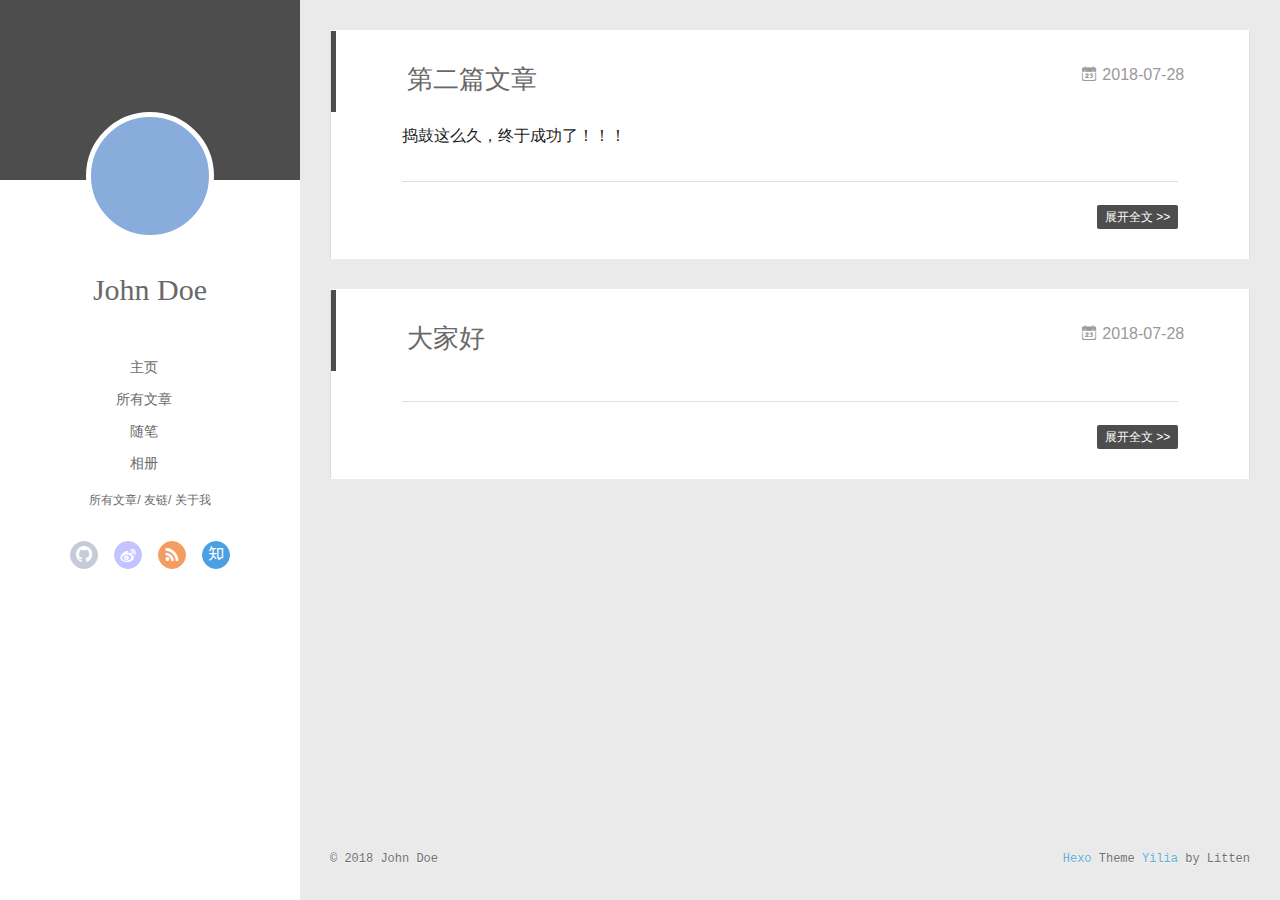
==== index.html @ 5ba281cc "Site updated: 2018-07-28 17:13:58" ====
<!DOCTYPE html>
<html>
<head>
  <meta charset="utf-8">
  
  <meta name="renderer" content="webkit">
  <meta http-equiv="X-UA-Compatible" content="IE=edge" >
  <link rel="dns-prefetch" href="http://yoursite.com">
  <title></title>
  <meta name="viewport" content="width=device-width, initial-scale=1, maximum-scale=1">
  <meta property="og:type" content="website">
<meta property="og:title">
<meta property="og:url" content="http://yoursite.com/index.html">
<meta property="og:site_name">
<meta property="og:locale" content="default">
<meta name="twitter:card" content="summary">
<meta name="twitter:title">
  
  
    <link rel="icon" href="/favicon.png">
  
  <link rel="stylesheet" type="text/css" href="/./main.0cf68a.css">
  <style type="text/css">
  
    #container.show {
      background: linear-gradient(200deg,#a0cfe4,#e8c37e);
    }
  </style>
  

  

</head>

<body>
  <div id="container" q-class="show:isCtnShow">
    <canvas id="anm-canvas" class="anm-canvas"></canvas>
    <div class="left-col" q-class="show:isShow">
      
<div class="overlay" style="background: #4d4d4d"></div>
<div class="intrude-less">
	<header id="header" class="inner">
		<a href="" class="profilepic">
			<img src="" class="js-avatar">
		</a>
		<hgroup>
		  <h1 class="header-author"><a href="">John Doe</a></h1>
		</hgroup>
		

		<nav class="header-menu">
			<ul>
			
				<li><a href="/">主页</a></li>
	        
				<li><a href="/allPages">所有文章</a></li>
	        
				<li><a href="/tags">随笔</a></li>
	        
				<li><a href="/photos">相册</a></li>
	        
			</ul>
		</nav>
		<nav class="header-smart-menu">
    		
    			
    			<a q-on="click: openSlider(e, 'innerArchive')" href="javascript:void(0)">所有文章</a>
    			
            
    			
    			<a q-on="click: openSlider(e, 'friends')" href="javascript:void(0)">友链</a>
    			
            
    			
    			<a q-on="click: openSlider(e, 'aboutme')" href="javascript:void(0)">关于我</a>
    			
            
		</nav>
		<nav class="header-nav">
			<div class="social">
				
					<a class="github" target="_blank" href="https://github.com/saucxs" title="github"><i class="icon-github"></i></a>
		        
					<a class="weibo" target="_blank" href="#" title="weibo"><i class="icon-weibo"></i></a>
		        
					<a class="rss" target="_blank" href="/atom.xml" title="rss"><i class="icon-rss"></i></a>
		        
					<a class="zhihu" target="_blank" href="#" title="zhihu"><i class="icon-zhihu"></i></a>
		        
			</div>
		</nav>
	</header>		
</div>

    </div>
    <div class="mid-col" q-class="show:isShow,hide:isShow|isFalse">
      
<nav id="mobile-nav">
  	<div class="overlay js-overlay" style="background: #4d4d4d"></div>
	<div class="btnctn js-mobile-btnctn">
  		<div class="slider-trigger list" q-on="click: openSlider(e)"><i class="icon icon-sort"></i></div>
	</div>
	<div class="intrude-less">
		<header id="header" class="inner">
			<div class="profilepic">
				<img src="" class="js-avatar">
			</div>
			<hgroup>
			  <h1 class="header-author js-header-author">John Doe</h1>
			</hgroup>
			
			
			
				
			
				
			
				
			
				
			
			
			
			<nav class="header-nav">
				<div class="social">
					
						<a class="github" target="_blank" href="https://github.com/saucxs" title="github"><i class="icon-github"></i></a>
			        
						<a class="weibo" target="_blank" href="#" title="weibo"><i class="icon-weibo"></i></a>
			        
						<a class="rss" target="_blank" href="/atom.xml" title="rss"><i class="icon-rss"></i></a>
			        
						<a class="zhihu" target="_blank" href="#" title="zhihu"><i class="icon-zhihu"></i></a>
			        
				</div>
			</nav>

			<nav class="header-menu js-header-menu">
				<ul style="width: 70%">
				
				
					<li style="width: 25%"><a href="/">主页</a></li>
		        
					<li style="width: 25%"><a href="/allPages">所有文章</a></li>
		        
					<li style="width: 25%"><a href="/tags">随笔</a></li>
		        
					<li style="width: 25%"><a href="/photos">相册</a></li>
		        
				</ul>
			</nav>
		</header>				
	</div>
	<div class="mobile-mask" style="display:none" q-show="isShow"></div>
</nav>

      <div id="wrapper" class="body-wrap">
        <div class="menu-l">
          <div class="canvas-wrap">
            <canvas data-colors="#eaeaea" data-sectionHeight="100" data-contentId="js-content" id="myCanvas1" class="anm-canvas"></canvas>
          </div>
          <div id="js-content" class="content-ll">
            
  
    <article id="post-第二篇文章" class="article article-type-post  article-index" itemscope itemprop="blogPost">
  <div class="article-inner">
    
      <header class="article-header">
        
  
    <h1 itemprop="name">
      <a class="article-title" href="/2018/07/28/第二篇文章/">第二篇文章</a>
    </h1>
  

        
        <a href="/2018/07/28/第二篇文章/" class="archive-article-date">
  	<time datetime="2018-07-28T08:20:20.000Z" itemprop="datePublished"><i class="icon-calendar icon"></i>2018-07-28</time>
</a>
        
      </header>
    
    <div class="article-entry" itemprop="articleBody">
      
        <p>捣鼓这么久，终于成功了！！！</p>

      

      
    </div>
    <div class="article-info article-info-index">
      
      
      

      
        <p class="article-more-link">
          <a class="article-more-a" href="/2018/07/28/第二篇文章/">展开全文 >></a>
        </p>
      

      
      <div class="clearfix"></div>
    </div>
  </div>
</article>

<aside class="wrap-side-operation">
    <div class="mod-side-operation">
        
        <div class="jump-container" id="js-jump-container" style="display:none;">
            <a href="javascript:void(0)" class="mod-side-operation__jump-to-top">
                <i class="icon-font icon-back"></i>
            </a>
            <div id="js-jump-plan-container" class="jump-plan-container" style="top: -11px;">
                <i class="icon-font icon-plane jump-plane"></i>
            </div>
        </div>
        
        
    </div>
</aside>




  
    <article id="post-大家好" class="article article-type-post  article-index" itemscope itemprop="blogPost">
  <div class="article-inner">
    
      <header class="article-header">
        
  
    <h1 itemprop="name">
      <a class="article-title" href="/2018/07/28/大家好/">大家好</a>
    </h1>
  

        
        <a href="/2018/07/28/大家好/" class="archive-article-date">
  	<time datetime="2018-07-28T08:05:58.000Z" itemprop="datePublished"><i class="icon-calendar icon"></i>2018-07-28</time>
</a>
        
      </header>
    
    <div class="article-entry" itemprop="articleBody">
      
        
      

      
    </div>
    <div class="article-info article-info-index">
      
      
      

      
        <p class="article-more-link">
          <a class="article-more-a" href="/2018/07/28/大家好/">展开全文 >></a>
        </p>
      

      
      <div class="clearfix"></div>
    </div>
  </div>
</article>

<aside class="wrap-side-operation">
    <div class="mod-side-operation">
        
        <div class="jump-container" id="js-jump-container" style="display:none;">
            <a href="javascript:void(0)" class="mod-side-operation__jump-to-top">
                <i class="icon-font icon-back"></i>
            </a>
            <div id="js-jump-plan-container" class="jump-plan-container" style="top: -11px;">
                <i class="icon-font icon-plane jump-plane"></i>
            </div>
        </div>
        
        
    </div>
</aside>




  
  


          </div>
        </div>
      </div>
      <footer id="footer">
  <div class="outer">
    <div id="footer-info">
    	<div class="footer-left">
    		&copy; 2018 John Doe
    	</div>
      	<div class="footer-right">
      		<a href="http://hexo.io/" target="_blank">Hexo</a>  Theme <a href="https://github.com/litten/hexo-theme-yilia" target="_blank">Yilia</a> by Litten
      	</div>
    </div>
  </div>
</footer>
    </div>
    <script>
	var yiliaConfig = {
		mathjax: false,
		isHome: true,
		isPost: false,
		isArchive: false,
		isTag: false,
		isCategory: false,
		open_in_new: true,
		toc_hide_index: true,
		root: "/",
		innerArchive: true,
		showTags: false
	}
</script>

<script>!function(t){function n(e){if(r[e])return r[e].exports;var i=r[e]={exports:{},id:e,loaded:!1};return t[e].call(i.exports,i,i.exports,n),i.loaded=!0,i.exports}var r={};n.m=t,n.c=r,n.p="./",n(0)}([function(t,n,r){r(195),t.exports=r(191)},function(t,n,r){var e=r(3),i=r(52),o=r(27),u=r(28),c=r(53),f="prototype",a=function(t,n,r){var s,l,h,v,p=t&a.F,d=t&a.G,y=t&a.S,g=t&a.P,b=t&a.B,m=d?e:y?e[n]||(e[n]={}):(e[n]||{})[f],x=d?i:i[n]||(i[n]={}),w=x[f]||(x[f]={});d&&(r=n);for(s in r)l=!p&&m&&void 0!==m[s],h=(l?m:r)[s],v=b&&l?c(h,e):g&&"function"==typeof h?c(Function.call,h):h,m&&u(m,s,h,t&a.U),x[s]!=h&&o(x,s,v),g&&w[s]!=h&&(w[s]=h)};e.core=i,a.F=1,a.G=2,a.S=4,a.P=8,a.B=16,a.W=32,a.U=64,a.R=128,t.exports=a},function(t,n,r){var e=r(6);t.exports=function(t){if(!e(t))throw TypeError(t+" is not an object!");return t}},function(t,n){var r=t.exports="undefined"!=typeof window&&window.Math==Math?window:"undefined"!=typeof self&&self.Math==Math?self:Function("return this")();"number"==typeof __g&&(__g=r)},function(t,n){t.exports=function(t){try{return!!t()}catch(t){return!0}}},function(t,n){var r=t.exports="undefined"!=typeof window&&window.Math==Math?window:"undefined"!=typeof self&&self.Math==Math?self:Function("return this")();"number"==typeof __g&&(__g=r)},function(t,n){t.exports=function(t){return"object"==typeof t?null!==t:"function"==typeof t}},function(t,n,r){var e=r(126)("wks"),i=r(76),o=r(3).Symbol,u="function"==typeof o;(t.exports=function(t){return e[t]||(e[t]=u&&o[t]||(u?o:i)("Symbol."+t))}).store=e},function(t,n){var r={}.hasOwnProperty;t.exports=function(t,n){return r.call(t,n)}},function(t,n,r){var e=r(94),i=r(33);t.exports=function(t){return e(i(t))}},function(t,n,r){t.exports=!r(4)(function(){return 7!=Object.defineProperty({},"a",{get:function(){return 7}}).a})},function(t,n,r){var e=r(2),i=r(167),o=r(50),u=Object.defineProperty;n.f=r(10)?Object.defineProperty:function(t,n,r){if(e(t),n=o(n,!0),e(r),i)try{return u(t,n,r)}catch(t){}if("get"in r||"set"in r)throw TypeError("Accessors not supported!");return"value"in r&&(t[n]=r.value),t}},function(t,n,r){t.exports=!r(18)(function(){return 7!=Object.defineProperty({},"a",{get:function(){return 7}}).a})},function(t,n,r){var e=r(14),i=r(22);t.exports=r(12)?function(t,n,r){return e.f(t,n,i(1,r))}:function(t,n,r){return t[n]=r,t}},function(t,n,r){var e=r(20),i=r(58),o=r(42),u=Object.defineProperty;n.f=r(12)?Object.defineProperty:function(t,n,r){if(e(t),n=o(n,!0),e(r),i)try{return u(t,n,r)}catch(t){}if("get"in r||"set"in r)throw TypeError("Accessors not supported!");return"value"in r&&(t[n]=r.value),t}},function(t,n,r){var e=r(40)("wks"),i=r(23),o=r(5).Symbol,u="function"==typeof o;(t.exports=function(t){return e[t]||(e[t]=u&&o[t]||(u?o:i)("Symbol."+t))}).store=e},function(t,n,r){var e=r(67),i=Math.min;t.exports=function(t){return t>0?i(e(t),9007199254740991):0}},function(t,n,r){var e=r(46);t.exports=function(t){return Object(e(t))}},function(t,n){t.exports=function(t){try{return!!t()}catch(t){return!0}}},function(t,n,r){var e=r(63),i=r(34);t.exports=Object.keys||function(t){return e(t,i)}},function(t,n,r){var e=r(21);t.exports=function(t){if(!e(t))throw TypeError(t+" is not an object!");return t}},function(t,n){t.exports=function(t){return"object"==typeof t?null!==t:"function"==typeof t}},function(t,n){t.exports=function(t,n){return{enumerable:!(1&t),configurable:!(2&t),writable:!(4&t),value:n}}},function(t,n){var r=0,e=Math.random();t.exports=function(t){return"Symbol(".concat(void 0===t?"":t,")_",(++r+e).toString(36))}},function(t,n){var r={}.hasOwnProperty;t.exports=function(t,n){return r.call(t,n)}},function(t,n){var r=t.exports={version:"2.4.0"};"number"==typeof __e&&(__e=r)},function(t,n){t.exports=function(t){if("function"!=typeof t)throw TypeError(t+" is not a function!");return t}},function(t,n,r){var e=r(11),i=r(66);t.exports=r(10)?function(t,n,r){return e.f(t,n,i(1,r))}:function(t,n,r){return t[n]=r,t}},function(t,n,r){var e=r(3),i=r(27),o=r(24),u=r(76)("src"),c="toString",f=Function[c],a=(""+f).split(c);r(52).inspectSource=function(t){return f.call(t)},(t.exports=function(t,n,r,c){var f="function"==typeof r;f&&(o(r,"name")||i(r,"name",n)),t[n]!==r&&(f&&(o(r,u)||i(r,u,t[n]?""+t[n]:a.join(String(n)))),t===e?t[n]=r:c?t[n]?t[n]=r:i(t,n,r):(delete t[n],i(t,n,r)))})(Function.prototype,c,function(){return"function"==typeof this&&this[u]||f.call(this)})},function(t,n,r){var e=r(1),i=r(4),o=r(46),u=function(t,n,r,e){var i=String(o(t)),u="<"+n;return""!==r&&(u+=" "+r+'="'+String(e).replace(/"/g,"&quot;")+'"'),u+">"+i+"</"+n+">"};t.exports=function(t,n){var r={};r[t]=n(u),e(e.P+e.F*i(function(){var n=""[t]('"');return n!==n.toLowerCase()||n.split('"').length>3}),"String",r)}},function(t,n,r){var e=r(115),i=r(46);t.exports=function(t){return e(i(t))}},function(t,n,r){var e=r(116),i=r(66),o=r(30),u=r(50),c=r(24),f=r(167),a=Object.getOwnPropertyDescriptor;n.f=r(10)?a:function(t,n){if(t=o(t),n=u(n,!0),f)try{return a(t,n)}catch(t){}if(c(t,n))return i(!e.f.call(t,n),t[n])}},function(t,n,r){var e=r(24),i=r(17),o=r(145)("IE_PROTO"),u=Object.prototype;t.exports=Object.getPrototypeOf||function(t){return t=i(t),e(t,o)?t[o]:"function"==typeof t.constructor&&t instanceof t.constructor?t.constructor.prototype:t instanceof Object?u:null}},function(t,n){t.exports=function(t){if(void 0==t)throw TypeError("Can't call method on  "+t);return t}},function(t,n){t.exports="constructor,hasOwnProperty,isPrototypeOf,propertyIsEnumerable,toLocaleString,toString,valueOf".split(",")},function(t,n){t.exports={}},function(t,n){t.exports=!0},function(t,n){n.f={}.propertyIsEnumerable},function(t,n,r){var e=r(14).f,i=r(8),o=r(15)("toStringTag");t.exports=function(t,n,r){t&&!i(t=r?t:t.prototype,o)&&e(t,o,{configurable:!0,value:n})}},function(t,n,r){var e=r(40)("keys"),i=r(23);t.exports=function(t){return e[t]||(e[t]=i(t))}},function(t,n,r){var e=r(5),i="__core-js_shared__",o=e[i]||(e[i]={});t.exports=function(t){return o[t]||(o[t]={})}},function(t,n){var r=Math.ceil,e=Math.floor;t.exports=function(t){return isNaN(t=+t)?0:(t>0?e:r)(t)}},function(t,n,r){var e=r(21);t.exports=function(t,n){if(!e(t))return t;var r,i;if(n&&"function"==typeof(r=t.toString)&&!e(i=r.call(t)))return i;if("function"==typeof(r=t.valueOf)&&!e(i=r.call(t)))return i;if(!n&&"function"==typeof(r=t.toString)&&!e(i=r.call(t)))return i;throw TypeError("Can't convert object to primitive value")}},function(t,n,r){var e=r(5),i=r(25),o=r(36),u=r(44),c=r(14).f;t.exports=function(t){var n=i.Symbol||(i.Symbol=o?{}:e.Symbol||{});"_"==t.charAt(0)||t in n||c(n,t,{value:u.f(t)})}},function(t,n,r){n.f=r(15)},function(t,n){var r={}.toString;t.exports=function(t){return r.call(t).slice(8,-1)}},function(t,n){t.exports=function(t){if(void 0==t)throw TypeError("Can't call method on  "+t);return t}},function(t,n,r){var e=r(4);t.exports=function(t,n){return!!t&&e(function(){n?t.call(null,function(){},1):t.call(null)})}},function(t,n,r){var e=r(53),i=r(115),o=r(17),u=r(16),c=r(203);t.exports=function(t,n){var r=1==t,f=2==t,a=3==t,s=4==t,l=6==t,h=5==t||l,v=n||c;return function(n,c,p){for(var d,y,g=o(n),b=i(g),m=e(c,p,3),x=u(b.length),w=0,S=r?v(n,x):f?v(n,0):void 0;x>w;w++)if((h||w in b)&&(d=b[w],y=m(d,w,g),t))if(r)S[w]=y;else if(y)switch(t){case 3:return!0;case 5:return d;case 6:return w;case 2:S.push(d)}else if(s)return!1;return l?-1:a||s?s:S}}},function(t,n,r){var e=r(1),i=r(52),o=r(4);t.exports=function(t,n){var r=(i.Object||{})[t]||Object[t],u={};u[t]=n(r),e(e.S+e.F*o(function(){r(1)}),"Object",u)}},function(t,n,r){var e=r(6);t.exports=function(t,n){if(!e(t))return t;var r,i;if(n&&"function"==typeof(r=t.toString)&&!e(i=r.call(t)))return i;if("function"==typeof(r=t.valueOf)&&!e(i=r.call(t)))return i;if(!n&&"function"==typeof(r=t.toString)&&!e(i=r.call(t)))return i;throw TypeError("Can't convert object to primitive value")}},function(t,n,r){var e=r(5),i=r(25),o=r(91),u=r(13),c="prototype",f=function(t,n,r){var a,s,l,h=t&f.F,v=t&f.G,p=t&f.S,d=t&f.P,y=t&f.B,g=t&f.W,b=v?i:i[n]||(i[n]={}),m=b[c],x=v?e:p?e[n]:(e[n]||{})[c];v&&(r=n);for(a in r)(s=!h&&x&&void 0!==x[a])&&a in b||(l=s?x[a]:r[a],b[a]=v&&"function"!=typeof x[a]?r[a]:y&&s?o(l,e):g&&x[a]==l?function(t){var n=function(n,r,e){if(this instanceof t){switch(arguments.length){case 0:return new t;case 1:return new t(n);case 2:return new t(n,r)}return new t(n,r,e)}return t.apply(this,arguments)};return n[c]=t[c],n}(l):d&&"function"==typeof l?o(Function.call,l):l,d&&((b.virtual||(b.virtual={}))[a]=l,t&f.R&&m&&!m[a]&&u(m,a,l)))};f.F=1,f.G=2,f.S=4,f.P=8,f.B=16,f.W=32,f.U=64,f.R=128,t.exports=f},function(t,n){var r=t.exports={version:"2.4.0"};"number"==typeof __e&&(__e=r)},function(t,n,r){var e=r(26);t.exports=function(t,n,r){if(e(t),void 0===n)return t;switch(r){case 1:return function(r){return t.call(n,r)};case 2:return function(r,e){return t.call(n,r,e)};case 3:return function(r,e,i){return t.call(n,r,e,i)}}return function(){return t.apply(n,arguments)}}},function(t,n,r){var e=r(183),i=r(1),o=r(126)("metadata"),u=o.store||(o.store=new(r(186))),c=function(t,n,r){var i=u.get(t);if(!i){if(!r)return;u.set(t,i=new e)}var o=i.get(n);if(!o){if(!r)return;i.set(n,o=new e)}return o},f=function(t,n,r){var e=c(n,r,!1);return void 0!==e&&e.has(t)},a=function(t,n,r){var e=c(n,r,!1);return void 0===e?void 0:e.get(t)},s=function(t,n,r,e){c(r,e,!0).set(t,n)},l=function(t,n){var r=c(t,n,!1),e=[];return r&&r.forEach(function(t,n){e.push(n)}),e},h=function(t){return void 0===t||"symbol"==typeof t?t:String(t)},v=function(t){i(i.S,"Reflect",t)};t.exports={store:u,map:c,has:f,get:a,set:s,keys:l,key:h,exp:v}},function(t,n,r){"use strict";if(r(10)){var e=r(69),i=r(3),o=r(4),u=r(1),c=r(127),f=r(152),a=r(53),s=r(68),l=r(66),h=r(27),v=r(73),p=r(67),d=r(16),y=r(75),g=r(50),b=r(24),m=r(180),x=r(114),w=r(6),S=r(17),_=r(137),O=r(70),E=r(32),P=r(71).f,j=r(154),F=r(76),M=r(7),A=r(48),N=r(117),T=r(146),I=r(155),k=r(80),L=r(123),R=r(74),C=r(130),D=r(160),U=r(11),W=r(31),G=U.f,B=W.f,V=i.RangeError,z=i.TypeError,q=i.Uint8Array,K="ArrayBuffer",J="Shared"+K,Y="BYTES_PER_ELEMENT",H="prototype",$=Array[H],X=f.ArrayBuffer,Q=f.DataView,Z=A(0),tt=A(2),nt=A(3),rt=A(4),et=A(5),it=A(6),ot=N(!0),ut=N(!1),ct=I.values,ft=I.keys,at=I.entries,st=$.lastIndexOf,lt=$.reduce,ht=$.reduceRight,vt=$.join,pt=$.sort,dt=$.slice,yt=$.toString,gt=$.toLocaleString,bt=M("iterator"),mt=M("toStringTag"),xt=F("typed_constructor"),wt=F("def_constructor"),St=c.CONSTR,_t=c.TYPED,Ot=c.VIEW,Et="Wrong length!",Pt=A(1,function(t,n){return Tt(T(t,t[wt]),n)}),jt=o(function(){return 1===new q(new Uint16Array([1]).buffer)[0]}),Ft=!!q&&!!q[H].set&&o(function(){new q(1).set({})}),Mt=function(t,n){if(void 0===t)throw z(Et);var r=+t,e=d(t);if(n&&!m(r,e))throw V(Et);return e},At=function(t,n){var r=p(t);if(r<0||r%n)throw V("Wrong offset!");return r},Nt=function(t){if(w(t)&&_t in t)return t;throw z(t+" is not a typed array!")},Tt=function(t,n){if(!(w(t)&&xt in t))throw z("It is not a typed array constructor!");return new t(n)},It=function(t,n){return kt(T(t,t[wt]),n)},kt=function(t,n){for(var r=0,e=n.length,i=Tt(t,e);e>r;)i[r]=n[r++];return i},Lt=function(t,n,r){G(t,n,{get:function(){return this._d[r]}})},Rt=function(t){var n,r,e,i,o,u,c=S(t),f=arguments.length,s=f>1?arguments[1]:void 0,l=void 0!==s,h=j(c);if(void 0!=h&&!_(h)){for(u=h.call(c),e=[],n=0;!(o=u.next()).done;n++)e.push(o.value);c=e}for(l&&f>2&&(s=a(s,arguments[2],2)),n=0,r=d(c.length),i=Tt(this,r);r>n;n++)i[n]=l?s(c[n],n):c[n];return i},Ct=function(){for(var t=0,n=arguments.length,r=Tt(this,n);n>t;)r[t]=arguments[t++];return r},Dt=!!q&&o(function(){gt.call(new q(1))}),Ut=function(){return gt.apply(Dt?dt.call(Nt(this)):Nt(this),arguments)},Wt={copyWithin:function(t,n){return D.call(Nt(this),t,n,arguments.length>2?arguments[2]:void 0)},every:function(t){return rt(Nt(this),t,arguments.length>1?arguments[1]:void 0)},fill:function(t){return C.apply(Nt(this),arguments)},filter:function(t){return It(this,tt(Nt(this),t,arguments.length>1?arguments[1]:void 0))},find:function(t){return et(Nt(this),t,arguments.length>1?arguments[1]:void 0)},findIndex:function(t){return it(Nt(this),t,arguments.length>1?arguments[1]:void 0)},forEach:function(t){Z(Nt(this),t,arguments.length>1?arguments[1]:void 0)},indexOf:function(t){return ut(Nt(this),t,arguments.length>1?arguments[1]:void 0)},includes:function(t){return ot(Nt(this),t,arguments.length>1?arguments[1]:void 0)},join:function(t){return vt.apply(Nt(this),arguments)},lastIndexOf:function(t){return st.apply(Nt(this),arguments)},map:function(t){return Pt(Nt(this),t,arguments.length>1?arguments[1]:void 0)},reduce:function(t){return lt.apply(Nt(this),arguments)},reduceRight:function(t){return ht.apply(Nt(this),arguments)},reverse:function(){for(var t,n=this,r=Nt(n).length,e=Math.floor(r/2),i=0;i<e;)t=n[i],n[i++]=n[--r],n[r]=t;return n},some:function(t){return nt(Nt(this),t,arguments.length>1?arguments[1]:void 0)},sort:function(t){return pt.call(Nt(this),t)},subarray:function(t,n){var r=Nt(this),e=r.length,i=y(t,e);return new(T(r,r[wt]))(r.buffer,r.byteOffset+i*r.BYTES_PER_ELEMENT,d((void 0===n?e:y(n,e))-i))}},Gt=function(t,n){return It(this,dt.call(Nt(this),t,n))},Bt=function(t){Nt(this);var n=At(arguments[1],1),r=this.length,e=S(t),i=d(e.length),o=0;if(i+n>r)throw V(Et);for(;o<i;)this[n+o]=e[o++]},Vt={entries:function(){return at.call(Nt(this))},keys:function(){return ft.call(Nt(this))},values:function(){return ct.call(Nt(this))}},zt=function(t,n){return w(t)&&t[_t]&&"symbol"!=typeof n&&n in t&&String(+n)==String(n)},qt=function(t,n){return zt(t,n=g(n,!0))?l(2,t[n]):B(t,n)},Kt=function(t,n,r){return!(zt(t,n=g(n,!0))&&w(r)&&b(r,"value"))||b(r,"get")||b(r,"set")||r.configurable||b(r,"writable")&&!r.writable||b(r,"enumerable")&&!r.enumerable?G(t,n,r):(t[n]=r.value,t)};St||(W.f=qt,U.f=Kt),u(u.S+u.F*!St,"Object",{getOwnPropertyDescriptor:qt,defineProperty:Kt}),o(function(){yt.call({})})&&(yt=gt=function(){return vt.call(this)});var Jt=v({},Wt);v(Jt,Vt),h(Jt,bt,Vt.values),v(Jt,{slice:Gt,set:Bt,constructor:function(){},toString:yt,toLocaleString:Ut}),Lt(Jt,"buffer","b"),Lt(Jt,"byteOffset","o"),Lt(Jt,"byteLength","l"),Lt(Jt,"length","e"),G(Jt,mt,{get:function(){return this[_t]}}),t.exports=function(t,n,r,f){f=!!f;var a=t+(f?"Clamped":"")+"Array",l="Uint8Array"!=a,v="get"+t,p="set"+t,y=i[a],g=y||{},b=y&&E(y),m=!y||!c.ABV,S={},_=y&&y[H],j=function(t,r){var e=t._d;return e.v[v](r*n+e.o,jt)},F=function(t,r,e){var i=t._d;f&&(e=(e=Math.round(e))<0?0:e>255?255:255&e),i.v[p](r*n+i.o,e,jt)},M=function(t,n){G(t,n,{get:function(){return j(this,n)},set:function(t){return F(this,n,t)},enumerable:!0})};m?(y=r(function(t,r,e,i){s(t,y,a,"_d");var o,u,c,f,l=0,v=0;if(w(r)){if(!(r instanceof X||(f=x(r))==K||f==J))return _t in r?kt(y,r):Rt.call(y,r);o=r,v=At(e,n);var p=r.byteLength;if(void 0===i){if(p%n)throw V(Et);if((u=p-v)<0)throw V(Et)}else if((u=d(i)*n)+v>p)throw V(Et);c=u/n}else c=Mt(r,!0),u=c*n,o=new X(u);for(h(t,"_d",{b:o,o:v,l:u,e:c,v:new Q(o)});l<c;)M(t,l++)}),_=y[H]=O(Jt),h(_,"constructor",y)):L(function(t){new y(null),new y(t)},!0)||(y=r(function(t,r,e,i){s(t,y,a);var o;return w(r)?r instanceof X||(o=x(r))==K||o==J?void 0!==i?new g(r,At(e,n),i):void 0!==e?new g(r,At(e,n)):new g(r):_t in r?kt(y,r):Rt.call(y,r):new g(Mt(r,l))}),Z(b!==Function.prototype?P(g).concat(P(b)):P(g),function(t){t in y||h(y,t,g[t])}),y[H]=_,e||(_.constructor=y));var A=_[bt],N=!!A&&("values"==A.name||void 0==A.name),T=Vt.values;h(y,xt,!0),h(_,_t,a),h(_,Ot,!0),h(_,wt,y),(f?new y(1)[mt]==a:mt in _)||G(_,mt,{get:function(){return a}}),S[a]=y,u(u.G+u.W+u.F*(y!=g),S),u(u.S,a,{BYTES_PER_ELEMENT:n,from:Rt,of:Ct}),Y in _||h(_,Y,n),u(u.P,a,Wt),R(a),u(u.P+u.F*Ft,a,{set:Bt}),u(u.P+u.F*!N,a,Vt),u(u.P+u.F*(_.toString!=yt),a,{toString:yt}),u(u.P+u.F*o(function(){new y(1).slice()}),a,{slice:Gt}),u(u.P+u.F*(o(function(){return[1,2].toLocaleString()!=new y([1,2]).toLocaleString()})||!o(function(){_.toLocaleString.call([1,2])})),a,{toLocaleString:Ut}),k[a]=N?A:T,e||N||h(_,bt,T)}}else t.exports=function(){}},function(t,n){var r={}.toString;t.exports=function(t){return r.call(t).slice(8,-1)}},function(t,n,r){var e=r(21),i=r(5).document,o=e(i)&&e(i.createElement);t.exports=function(t){return o?i.createElement(t):{}}},function(t,n,r){t.exports=!r(12)&&!r(18)(function(){return 7!=Object.defineProperty(r(57)("div"),"a",{get:function(){return 7}}).a})},function(t,n,r){"use strict";var e=r(36),i=r(51),o=r(64),u=r(13),c=r(8),f=r(35),a=r(96),s=r(38),l=r(103),h=r(15)("iterator"),v=!([].keys&&"next"in[].keys()),p="keys",d="values",y=function(){return this};t.exports=function(t,n,r,g,b,m,x){a(r,n,g);var w,S,_,O=function(t){if(!v&&t in F)return F[t];switch(t){case p:case d:return function(){return new r(this,t)}}return function(){return new r(this,t)}},E=n+" Iterator",P=b==d,j=!1,F=t.prototype,M=F[h]||F["@@iterator"]||b&&F[b],A=M||O(b),N=b?P?O("entries"):A:void 0,T="Array"==n?F.entries||M:M;if(T&&(_=l(T.call(new t)))!==Object.prototype&&(s(_,E,!0),e||c(_,h)||u(_,h,y)),P&&M&&M.name!==d&&(j=!0,A=function(){return M.call(this)}),e&&!x||!v&&!j&&F[h]||u(F,h,A),f[n]=A,f[E]=y,b)if(w={values:P?A:O(d),keys:m?A:O(p),entries:N},x)for(S in w)S in F||o(F,S,w[S]);else i(i.P+i.F*(v||j),n,w);return w}},function(t,n,r){var e=r(20),i=r(100),o=r(34),u=r(39)("IE_PROTO"),c=function(){},f="prototype",a=function(){var t,n=r(57)("iframe"),e=o.length;for(n.style.display="none",r(93).appendChild(n),n.src="javascript:",t=n.contentWindow.document,t.open(),t.write("<script>document.F=Object<\/script>"),t.close(),a=t.F;e--;)delete a[f][o[e]];return a()};t.exports=Object.create||function(t,n){var r;return null!==t?(c[f]=e(t),r=new c,c[f]=null,r[u]=t):r=a(),void 0===n?r:i(r,n)}},function(t,n,r){var e=r(63),i=r(34).concat("length","prototype");n.f=Object.getOwnPropertyNames||function(t){return e(t,i)}},function(t,n){n.f=Object.getOwnPropertySymbols},function(t,n,r){var e=r(8),i=r(9),o=r(90)(!1),u=r(39)("IE_PROTO");t.exports=function(t,n){var r,c=i(t),f=0,a=[];for(r in c)r!=u&&e(c,r)&&a.push(r);for(;n.length>f;)e(c,r=n[f++])&&(~o(a,r)||a.push(r));return a}},function(t,n,r){t.exports=r(13)},function(t,n,r){var e=r(76)("meta"),i=r(6),o=r(24),u=r(11).f,c=0,f=Object.isExtensible||function(){return!0},a=!r(4)(function(){return f(Object.preventExtensions({}))}),s=function(t){u(t,e,{value:{i:"O"+ ++c,w:{}}})},l=function(t,n){if(!i(t))return"symbol"==typeof t?t:("string"==typeof t?"S":"P")+t;if(!o(t,e)){if(!f(t))return"F";if(!n)return"E";s(t)}return t[e].i},h=function(t,n){if(!o(t,e)){if(!f(t))return!0;if(!n)return!1;s(t)}return t[e].w},v=function(t){return a&&p.NEED&&f(t)&&!o(t,e)&&s(t),t},p=t.exports={KEY:e,NEED:!1,fastKey:l,getWeak:h,onFreeze:v}},function(t,n){t.exports=function(t,n){return{enumerable:!(1&t),configurable:!(2&t),writable:!(4&t),value:n}}},function(t,n){var r=Math.ceil,e=Math.floor;t.exports=function(t){return isNaN(t=+t)?0:(t>0?e:r)(t)}},function(t,n){t.exports=function(t,n,r,e){if(!(t instanceof n)||void 0!==e&&e in t)throw TypeError(r+": incorrect invocation!");return t}},function(t,n){t.exports=!1},function(t,n,r){var e=r(2),i=r(173),o=r(133),u=r(145)("IE_PROTO"),c=function(){},f="prototype",a=function(){var t,n=r(132)("iframe"),e=o.length;for(n.style.display="none",r(135).appendChild(n),n.src="javascript:",t=n.contentWindow.document,t.open(),t.write("<script>document.F=Object<\/script>"),t.close(),a=t.F;e--;)delete a[f][o[e]];return a()};t.exports=Object.create||function(t,n){var r;return null!==t?(c[f]=e(t),r=new c,c[f]=null,r[u]=t):r=a(),void 0===n?r:i(r,n)}},function(t,n,r){var e=r(175),i=r(133).concat("length","prototype");n.f=Object.getOwnPropertyNames||function(t){return e(t,i)}},function(t,n,r){var e=r(175),i=r(133);t.exports=Object.keys||function(t){return e(t,i)}},function(t,n,r){var e=r(28);t.exports=function(t,n,r){for(var i in n)e(t,i,n[i],r);return t}},function(t,n,r){"use strict";var e=r(3),i=r(11),o=r(10),u=r(7)("species");t.exports=function(t){var n=e[t];o&&n&&!n[u]&&i.f(n,u,{configurable:!0,get:function(){return this}})}},function(t,n,r){var e=r(67),i=Math.max,o=Math.min;t.exports=function(t,n){return t=e(t),t<0?i(t+n,0):o(t,n)}},function(t,n){var r=0,e=Math.random();t.exports=function(t){return"Symbol(".concat(void 0===t?"":t,")_",(++r+e).toString(36))}},function(t,n,r){var e=r(33);t.exports=function(t){return Object(e(t))}},function(t,n,r){var e=r(7)("unscopables"),i=Array.prototype;void 0==i[e]&&r(27)(i,e,{}),t.exports=function(t){i[e][t]=!0}},function(t,n,r){var e=r(53),i=r(169),o=r(137),u=r(2),c=r(16),f=r(154),a={},s={},n=t.exports=function(t,n,r,l,h){var v,p,d,y,g=h?function(){return t}:f(t),b=e(r,l,n?2:1),m=0;if("function"!=typeof g)throw TypeError(t+" is not iterable!");if(o(g)){for(v=c(t.length);v>m;m++)if((y=n?b(u(p=t[m])[0],p[1]):b(t[m]))===a||y===s)return y}else for(d=g.call(t);!(p=d.next()).done;)if((y=i(d,b,p.value,n))===a||y===s)return y};n.BREAK=a,n.RETURN=s},function(t,n){t.exports={}},function(t,n,r){var e=r(11).f,i=r(24),o=r(7)("toStringTag");t.exports=function(t,n,r){t&&!i(t=r?t:t.prototype,o)&&e(t,o,{configurable:!0,value:n})}},function(t,n,r){var e=r(1),i=r(46),o=r(4),u=r(150),c="["+u+"]",f="​",a=RegExp("^"+c+c+"*"),s=RegExp(c+c+"*$"),l=function(t,n,r){var i={},c=o(function(){return!!u[t]()||f[t]()!=f}),a=i[t]=c?n(h):u[t];r&&(i[r]=a),e(e.P+e.F*c,"String",i)},h=l.trim=function(t,n){return t=String(i(t)),1&n&&(t=t.replace(a,"")),2&n&&(t=t.replace(s,"")),t};t.exports=l},function(t,n,r){t.exports={default:r(86),__esModule:!0}},function(t,n,r){t.exports={default:r(87),__esModule:!0}},function(t,n,r){"use strict";function e(t){return t&&t.__esModule?t:{default:t}}n.__esModule=!0;var i=r(84),o=e(i),u=r(83),c=e(u),f="function"==typeof c.default&&"symbol"==typeof o.default?function(t){return typeof t}:function(t){return t&&"function"==typeof c.default&&t.constructor===c.default&&t!==c.default.prototype?"symbol":typeof t};n.default="function"==typeof c.default&&"symbol"===f(o.default)?function(t){return void 0===t?"undefined":f(t)}:function(t){return t&&"function"==typeof c.default&&t.constructor===c.default&&t!==c.default.prototype?"symbol":void 0===t?"undefined":f(t)}},function(t,n,r){r(110),r(108),r(111),r(112),t.exports=r(25).Symbol},function(t,n,r){r(109),r(113),t.exports=r(44).f("iterator")},function(t,n){t.exports=function(t){if("function"!=typeof t)throw TypeError(t+" is not a function!");return t}},function(t,n){t.exports=function(){}},function(t,n,r){var e=r(9),i=r(106),o=r(105);t.exports=function(t){return function(n,r,u){var c,f=e(n),a=i(f.length),s=o(u,a);if(t&&r!=r){for(;a>s;)if((c=f[s++])!=c)return!0}else for(;a>s;s++)if((t||s in f)&&f[s]===r)return t||s||0;return!t&&-1}}},function(t,n,r){var e=r(88);t.exports=function(t,n,r){if(e(t),void 0===n)return t;switch(r){case 1:return function(r){return t.call(n,r)};case 2:return function(r,e){return t.call(n,r,e)};case 3:return function(r,e,i){return t.call(n,r,e,i)}}return function(){return t.apply(n,arguments)}}},function(t,n,r){var e=r(19),i=r(62),o=r(37);t.exports=function(t){var n=e(t),r=i.f;if(r)for(var u,c=r(t),f=o.f,a=0;c.length>a;)f.call(t,u=c[a++])&&n.push(u);return n}},function(t,n,r){t.exports=r(5).document&&document.documentElement},function(t,n,r){var e=r(56);t.exports=Object("z").propertyIsEnumerable(0)?Object:function(t){return"String"==e(t)?t.split(""):Object(t)}},function(t,n,r){var e=r(56);t.exports=Array.isArray||function(t){return"Array"==e(t)}},function(t,n,r){"use strict";var e=r(60),i=r(22),o=r(38),u={};r(13)(u,r(15)("iterator"),function(){return this}),t.exports=function(t,n,r){t.prototype=e(u,{next:i(1,r)}),o(t,n+" Iterator")}},function(t,n){t.exports=function(t,n){return{value:n,done:!!t}}},function(t,n,r){var e=r(19),i=r(9);t.exports=function(t,n){for(var r,o=i(t),u=e(o),c=u.length,f=0;c>f;)if(o[r=u[f++]]===n)return r}},function(t,n,r){var e=r(23)("meta"),i=r(21),o=r(8),u=r(14).f,c=0,f=Object.isExtensible||function(){return!0},a=!r(18)(function(){return f(Object.preventExtensions({}))}),s=function(t){u(t,e,{value:{i:"O"+ ++c,w:{}}})},l=function(t,n){if(!i(t))return"symbol"==typeof t?t:("string"==typeof t?"S":"P")+t;if(!o(t,e)){if(!f(t))return"F";if(!n)return"E";s(t)}return t[e].i},h=function(t,n){if(!o(t,e)){if(!f(t))return!0;if(!n)return!1;s(t)}return t[e].w},v=function(t){return a&&p.NEED&&f(t)&&!o(t,e)&&s(t),t},p=t.exports={KEY:e,NEED:!1,fastKey:l,getWeak:h,onFreeze:v}},function(t,n,r){var e=r(14),i=r(20),o=r(19);t.exports=r(12)?Object.defineProperties:function(t,n){i(t);for(var r,u=o(n),c=u.length,f=0;c>f;)e.f(t,r=u[f++],n[r]);return t}},function(t,n,r){var e=r(37),i=r(22),o=r(9),u=r(42),c=r(8),f=r(58),a=Object.getOwnPropertyDescriptor;n.f=r(12)?a:function(t,n){if(t=o(t),n=u(n,!0),f)try{return a(t,n)}catch(t){}if(c(t,n))return i(!e.f.call(t,n),t[n])}},function(t,n,r){var e=r(9),i=r(61).f,o={}.toString,u="object"==typeof window&&window&&Object.getOwnPropertyNames?Object.getOwnPropertyNames(window):[],c=function(t){try{return i(t)}catch(t){return u.slice()}};t.exports.f=function(t){return u&&"[object Window]"==o.call(t)?c(t):i(e(t))}},function(t,n,r){var e=r(8),i=r(77),o=r(39)("IE_PROTO"),u=Object.prototype;t.exports=Object.getPrototypeOf||function(t){return t=i(t),e(t,o)?t[o]:"function"==typeof t.constructor&&t instanceof t.constructor?t.constructor.prototype:t instanceof Object?u:null}},function(t,n,r){var e=r(41),i=r(33);t.exports=function(t){return function(n,r){var o,u,c=String(i(n)),f=e(r),a=c.length;return f<0||f>=a?t?"":void 0:(o=c.charCodeAt(f),o<55296||o>56319||f+1===a||(u=c.charCodeAt(f+1))<56320||u>57343?t?c.charAt(f):o:t?c.slice(f,f+2):u-56320+(o-55296<<10)+65536)}}},function(t,n,r){var e=r(41),i=Math.max,o=Math.min;t.exports=function(t,n){return t=e(t),t<0?i(t+n,0):o(t,n)}},function(t,n,r){var e=r(41),i=Math.min;t.exports=function(t){return t>0?i(e(t),9007199254740991):0}},function(t,n,r){"use strict";var e=r(89),i=r(97),o=r(35),u=r(9);t.exports=r(59)(Array,"Array",function(t,n){this._t=u(t),this._i=0,this._k=n},function(){var t=this._t,n=this._k,r=this._i++;return!t||r>=t.length?(this._t=void 0,i(1)):"keys"==n?i(0,r):"values"==n?i(0,t[r]):i(0,[r,t[r]])},"values"),o.Arguments=o.Array,e("keys"),e("values"),e("entries")},function(t,n){},function(t,n,r){"use strict";var e=r(104)(!0);r(59)(String,"String",function(t){this._t=String(t),this._i=0},function(){var t,n=this._t,r=this._i;return r>=n.length?{value:void 0,done:!0}:(t=e(n,r),this._i+=t.length,{value:t,done:!1})})},function(t,n,r){"use strict";var e=r(5),i=r(8),o=r(12),u=r(51),c=r(64),f=r(99).KEY,a=r(18),s=r(40),l=r(38),h=r(23),v=r(15),p=r(44),d=r(43),y=r(98),g=r(92),b=r(95),m=r(20),x=r(9),w=r(42),S=r(22),_=r(60),O=r(102),E=r(101),P=r(14),j=r(19),F=E.f,M=P.f,A=O.f,N=e.Symbol,T=e.JSON,I=T&&T.stringify,k="prototype",L=v("_hidden"),R=v("toPrimitive"),C={}.propertyIsEnumerable,D=s("symbol-registry"),U=s("symbols"),W=s("op-symbols"),G=Object[k],B="function"==typeof N,V=e.QObject,z=!V||!V[k]||!V[k].findChild,q=o&&a(function(){return 7!=_(M({},"a",{get:function(){return M(this,"a",{value:7}).a}})).a})?function(t,n,r){var e=F(G,n);e&&delete G[n],M(t,n,r),e&&t!==G&&M(G,n,e)}:M,K=function(t){var n=U[t]=_(N[k]);return n._k=t,n},J=B&&"symbol"==typeof N.iterator?function(t){return"symbol"==typeof t}:function(t){return t instanceof N},Y=function(t,n,r){return t===G&&Y(W,n,r),m(t),n=w(n,!0),m(r),i(U,n)?(r.enumerable?(i(t,L)&&t[L][n]&&(t[L][n]=!1),r=_(r,{enumerable:S(0,!1)})):(i(t,L)||M(t,L,S(1,{})),t[L][n]=!0),q(t,n,r)):M(t,n,r)},H=function(t,n){m(t);for(var r,e=g(n=x(n)),i=0,o=e.length;o>i;)Y(t,r=e[i++],n[r]);return t},$=function(t,n){return void 0===n?_(t):H(_(t),n)},X=function(t){var n=C.call(this,t=w(t,!0));return!(this===G&&i(U,t)&&!i(W,t))&&(!(n||!i(this,t)||!i(U,t)||i(this,L)&&this[L][t])||n)},Q=function(t,n){if(t=x(t),n=w(n,!0),t!==G||!i(U,n)||i(W,n)){var r=F(t,n);return!r||!i(U,n)||i(t,L)&&t[L][n]||(r.enumerable=!0),r}},Z=function(t){for(var n,r=A(x(t)),e=[],o=0;r.length>o;)i(U,n=r[o++])||n==L||n==f||e.push(n);return e},tt=function(t){for(var n,r=t===G,e=A(r?W:x(t)),o=[],u=0;e.length>u;)!i(U,n=e[u++])||r&&!i(G,n)||o.push(U[n]);return o};B||(N=function(){if(this instanceof N)throw TypeError("Symbol is not a constructor!");var t=h(arguments.length>0?arguments[0]:void 0),n=function(r){this===G&&n.call(W,r),i(this,L)&&i(this[L],t)&&(this[L][t]=!1),q(this,t,S(1,r))};return o&&z&&q(G,t,{configurable:!0,set:n}),K(t)},c(N[k],"toString",function(){return this._k}),E.f=Q,P.f=Y,r(61).f=O.f=Z,r(37).f=X,r(62).f=tt,o&&!r(36)&&c(G,"propertyIsEnumerable",X,!0),p.f=function(t){return K(v(t))}),u(u.G+u.W+u.F*!B,{Symbol:N});for(var nt="hasInstance,isConcatSpreadable,iterator,match,replace,search,species,split,toPrimitive,toStringTag,unscopables".split(","),rt=0;nt.length>rt;)v(nt[rt++]);for(var nt=j(v.store),rt=0;nt.length>rt;)d(nt[rt++]);u(u.S+u.F*!B,"Symbol",{for:function(t){return i(D,t+="")?D[t]:D[t]=N(t)},keyFor:function(t){if(J(t))return y(D,t);throw TypeError(t+" is not a symbol!")},useSetter:function(){z=!0},useSimple:function(){z=!1}}),u(u.S+u.F*!B,"Object",{create:$,defineProperty:Y,defineProperties:H,getOwnPropertyDescriptor:Q,getOwnPropertyNames:Z,getOwnPropertySymbols:tt}),T&&u(u.S+u.F*(!B||a(function(){var t=N();return"[null]"!=I([t])||"{}"!=I({a:t})||"{}"!=I(Object(t))})),"JSON",{stringify:function(t){if(void 0!==t&&!J(t)){for(var n,r,e=[t],i=1;arguments.length>i;)e.push(arguments[i++]);return n=e[1],"function"==typeof n&&(r=n),!r&&b(n)||(n=function(t,n){if(r&&(n=r.call(this,t,n)),!J(n))return n}),e[1]=n,I.apply(T,e)}}}),N[k][R]||r(13)(N[k],R,N[k].valueOf),l(N,"Symbol"),l(Math,"Math",!0),l(e.JSON,"JSON",!0)},function(t,n,r){r(43)("asyncIterator")},function(t,n,r){r(43)("observable")},function(t,n,r){r(107);for(var e=r(5),i=r(13),o=r(35),u=r(15)("toStringTag"),c=["NodeList","DOMTokenList","MediaList","StyleSheetList","CSSRuleList"],f=0;f<5;f++){var a=c[f],s=e[a],l=s&&s.prototype;l&&!l[u]&&i(l,u,a),o[a]=o.Array}},function(t,n,r){var e=r(45),i=r(7)("toStringTag"),o="Arguments"==e(function(){return arguments}()),u=function(t,n){try{return t[n]}catch(t){}};t.exports=function(t){var n,r,c;return void 0===t?"Undefined":null===t?"Null":"string"==typeof(r=u(n=Object(t),i))?r:o?e(n):"Object"==(c=e(n))&&"function"==typeof n.callee?"Arguments":c}},function(t,n,r){var e=r(45);t.exports=Object("z").propertyIsEnumerable(0)?Object:function(t){return"String"==e(t)?t.split(""):Object(t)}},function(t,n){n.f={}.propertyIsEnumerable},function(t,n,r){var e=r(30),i=r(16),o=r(75);t.exports=function(t){return function(n,r,u){var c,f=e(n),a=i(f.length),s=o(u,a);if(t&&r!=r){for(;a>s;)if((c=f[s++])!=c)return!0}else for(;a>s;s++)if((t||s in f)&&f[s]===r)return t||s||0;return!t&&-1}}},function(t,n,r){"use strict";var e=r(3),i=r(1),o=r(28),u=r(73),c=r(65),f=r(79),a=r(68),s=r(6),l=r(4),h=r(123),v=r(81),p=r(136);t.exports=function(t,n,r,d,y,g){var b=e[t],m=b,x=y?"set":"add",w=m&&m.prototype,S={},_=function(t){var n=w[t];o(w,t,"delete"==t?function(t){return!(g&&!s(t))&&n.call(this,0===t?0:t)}:"has"==t?function(t){return!(g&&!s(t))&&n.call(this,0===t?0:t)}:"get"==t?function(t){return g&&!s(t)?void 0:n.call(this,0===t?0:t)}:"add"==t?function(t){return n.call(this,0===t?0:t),this}:function(t,r){return n.call(this,0===t?0:t,r),this})};if("function"==typeof m&&(g||w.forEach&&!l(function(){(new m).entries().next()}))){var O=new m,E=O[x](g?{}:-0,1)!=O,P=l(function(){O.has(1)}),j=h(function(t){new m(t)}),F=!g&&l(function(){for(var t=new m,n=5;n--;)t[x](n,n);return!t.has(-0)});j||(m=n(function(n,r){a(n,m,t);var e=p(new b,n,m);return void 0!=r&&f(r,y,e[x],e),e}),m.prototype=w,w.constructor=m),(P||F)&&(_("delete"),_("has"),y&&_("get")),(F||E)&&_(x),g&&w.clear&&delete w.clear}else m=d.getConstructor(n,t,y,x),u(m.prototype,r),c.NEED=!0;return v(m,t),S[t]=m,i(i.G+i.W+i.F*(m!=b),S),g||d.setStrong(m,t,y),m}},function(t,n,r){"use strict";var e=r(27),i=r(28),o=r(4),u=r(46),c=r(7);t.exports=function(t,n,r){var f=c(t),a=r(u,f,""[t]),s=a[0],l=a[1];o(function(){var n={};return n[f]=function(){return 7},7!=""[t](n)})&&(i(String.prototype,t,s),e(RegExp.prototype,f,2==n?function(t,n){return l.call(t,this,n)}:function(t){return l.call(t,this)}))}
},function(t,n,r){"use strict";var e=r(2);t.exports=function(){var t=e(this),n="";return t.global&&(n+="g"),t.ignoreCase&&(n+="i"),t.multiline&&(n+="m"),t.unicode&&(n+="u"),t.sticky&&(n+="y"),n}},function(t,n){t.exports=function(t,n,r){var e=void 0===r;switch(n.length){case 0:return e?t():t.call(r);case 1:return e?t(n[0]):t.call(r,n[0]);case 2:return e?t(n[0],n[1]):t.call(r,n[0],n[1]);case 3:return e?t(n[0],n[1],n[2]):t.call(r,n[0],n[1],n[2]);case 4:return e?t(n[0],n[1],n[2],n[3]):t.call(r,n[0],n[1],n[2],n[3])}return t.apply(r,n)}},function(t,n,r){var e=r(6),i=r(45),o=r(7)("match");t.exports=function(t){var n;return e(t)&&(void 0!==(n=t[o])?!!n:"RegExp"==i(t))}},function(t,n,r){var e=r(7)("iterator"),i=!1;try{var o=[7][e]();o.return=function(){i=!0},Array.from(o,function(){throw 2})}catch(t){}t.exports=function(t,n){if(!n&&!i)return!1;var r=!1;try{var o=[7],u=o[e]();u.next=function(){return{done:r=!0}},o[e]=function(){return u},t(o)}catch(t){}return r}},function(t,n,r){t.exports=r(69)||!r(4)(function(){var t=Math.random();__defineSetter__.call(null,t,function(){}),delete r(3)[t]})},function(t,n){n.f=Object.getOwnPropertySymbols},function(t,n,r){var e=r(3),i="__core-js_shared__",o=e[i]||(e[i]={});t.exports=function(t){return o[t]||(o[t]={})}},function(t,n,r){for(var e,i=r(3),o=r(27),u=r(76),c=u("typed_array"),f=u("view"),a=!(!i.ArrayBuffer||!i.DataView),s=a,l=0,h="Int8Array,Uint8Array,Uint8ClampedArray,Int16Array,Uint16Array,Int32Array,Uint32Array,Float32Array,Float64Array".split(",");l<9;)(e=i[h[l++]])?(o(e.prototype,c,!0),o(e.prototype,f,!0)):s=!1;t.exports={ABV:a,CONSTR:s,TYPED:c,VIEW:f}},function(t,n){"use strict";var r={versions:function(){var t=window.navigator.userAgent;return{trident:t.indexOf("Trident")>-1,presto:t.indexOf("Presto")>-1,webKit:t.indexOf("AppleWebKit")>-1,gecko:t.indexOf("Gecko")>-1&&-1==t.indexOf("KHTML"),mobile:!!t.match(/AppleWebKit.*Mobile.*/),ios:!!t.match(/\(i[^;]+;( U;)? CPU.+Mac OS X/),android:t.indexOf("Android")>-1||t.indexOf("Linux")>-1,iPhone:t.indexOf("iPhone")>-1||t.indexOf("Mac")>-1,iPad:t.indexOf("iPad")>-1,webApp:-1==t.indexOf("Safari"),weixin:-1==t.indexOf("MicroMessenger")}}()};t.exports=r},function(t,n,r){"use strict";var e=r(85),i=function(t){return t&&t.__esModule?t:{default:t}}(e),o=function(){function t(t,n,e){return n||e?String.fromCharCode(n||e):r[t]||t}function n(t){return e[t]}var r={"&quot;":'"',"&lt;":"<","&gt;":">","&amp;":"&","&nbsp;":" "},e={};for(var u in r)e[r[u]]=u;return r["&apos;"]="'",e["'"]="&#39;",{encode:function(t){return t?(""+t).replace(/['<> "&]/g,n).replace(/\r?\n/g,"<br/>").replace(/\s/g,"&nbsp;"):""},decode:function(n){return n?(""+n).replace(/<br\s*\/?>/gi,"\n").replace(/&quot;|&lt;|&gt;|&amp;|&nbsp;|&apos;|&#(\d+);|&#(\d+)/g,t).replace(/\u00a0/g," "):""},encodeBase16:function(t){if(!t)return t;t+="";for(var n=[],r=0,e=t.length;e>r;r++)n.push(t.charCodeAt(r).toString(16).toUpperCase());return n.join("")},encodeBase16forJSON:function(t){if(!t)return t;t=t.replace(/[\u4E00-\u9FBF]/gi,function(t){return escape(t).replace("%u","\\u")});for(var n=[],r=0,e=t.length;e>r;r++)n.push(t.charCodeAt(r).toString(16).toUpperCase());return n.join("")},decodeBase16:function(t){if(!t)return t;t+="";for(var n=[],r=0,e=t.length;e>r;r+=2)n.push(String.fromCharCode("0x"+t.slice(r,r+2)));return n.join("")},encodeObject:function(t){if(t instanceof Array)for(var n=0,r=t.length;r>n;n++)t[n]=o.encodeObject(t[n]);else if("object"==(void 0===t?"undefined":(0,i.default)(t)))for(var e in t)t[e]=o.encodeObject(t[e]);else if("string"==typeof t)return o.encode(t);return t},loadScript:function(t){var n=document.createElement("script");document.getElementsByTagName("body")[0].appendChild(n),n.setAttribute("src",t)},addLoadEvent:function(t){var n=window.onload;"function"!=typeof window.onload?window.onload=t:window.onload=function(){n(),t()}}}}();t.exports=o},function(t,n,r){"use strict";var e=r(17),i=r(75),o=r(16);t.exports=function(t){for(var n=e(this),r=o(n.length),u=arguments.length,c=i(u>1?arguments[1]:void 0,r),f=u>2?arguments[2]:void 0,a=void 0===f?r:i(f,r);a>c;)n[c++]=t;return n}},function(t,n,r){"use strict";var e=r(11),i=r(66);t.exports=function(t,n,r){n in t?e.f(t,n,i(0,r)):t[n]=r}},function(t,n,r){var e=r(6),i=r(3).document,o=e(i)&&e(i.createElement);t.exports=function(t){return o?i.createElement(t):{}}},function(t,n){t.exports="constructor,hasOwnProperty,isPrototypeOf,propertyIsEnumerable,toLocaleString,toString,valueOf".split(",")},function(t,n,r){var e=r(7)("match");t.exports=function(t){var n=/./;try{"/./"[t](n)}catch(r){try{return n[e]=!1,!"/./"[t](n)}catch(t){}}return!0}},function(t,n,r){t.exports=r(3).document&&document.documentElement},function(t,n,r){var e=r(6),i=r(144).set;t.exports=function(t,n,r){var o,u=n.constructor;return u!==r&&"function"==typeof u&&(o=u.prototype)!==r.prototype&&e(o)&&i&&i(t,o),t}},function(t,n,r){var e=r(80),i=r(7)("iterator"),o=Array.prototype;t.exports=function(t){return void 0!==t&&(e.Array===t||o[i]===t)}},function(t,n,r){var e=r(45);t.exports=Array.isArray||function(t){return"Array"==e(t)}},function(t,n,r){"use strict";var e=r(70),i=r(66),o=r(81),u={};r(27)(u,r(7)("iterator"),function(){return this}),t.exports=function(t,n,r){t.prototype=e(u,{next:i(1,r)}),o(t,n+" Iterator")}},function(t,n,r){"use strict";var e=r(69),i=r(1),o=r(28),u=r(27),c=r(24),f=r(80),a=r(139),s=r(81),l=r(32),h=r(7)("iterator"),v=!([].keys&&"next"in[].keys()),p="keys",d="values",y=function(){return this};t.exports=function(t,n,r,g,b,m,x){a(r,n,g);var w,S,_,O=function(t){if(!v&&t in F)return F[t];switch(t){case p:case d:return function(){return new r(this,t)}}return function(){return new r(this,t)}},E=n+" Iterator",P=b==d,j=!1,F=t.prototype,M=F[h]||F["@@iterator"]||b&&F[b],A=M||O(b),N=b?P?O("entries"):A:void 0,T="Array"==n?F.entries||M:M;if(T&&(_=l(T.call(new t)))!==Object.prototype&&(s(_,E,!0),e||c(_,h)||u(_,h,y)),P&&M&&M.name!==d&&(j=!0,A=function(){return M.call(this)}),e&&!x||!v&&!j&&F[h]||u(F,h,A),f[n]=A,f[E]=y,b)if(w={values:P?A:O(d),keys:m?A:O(p),entries:N},x)for(S in w)S in F||o(F,S,w[S]);else i(i.P+i.F*(v||j),n,w);return w}},function(t,n){var r=Math.expm1;t.exports=!r||r(10)>22025.465794806718||r(10)<22025.465794806718||-2e-17!=r(-2e-17)?function(t){return 0==(t=+t)?t:t>-1e-6&&t<1e-6?t+t*t/2:Math.exp(t)-1}:r},function(t,n){t.exports=Math.sign||function(t){return 0==(t=+t)||t!=t?t:t<0?-1:1}},function(t,n,r){var e=r(3),i=r(151).set,o=e.MutationObserver||e.WebKitMutationObserver,u=e.process,c=e.Promise,f="process"==r(45)(u);t.exports=function(){var t,n,r,a=function(){var e,i;for(f&&(e=u.domain)&&e.exit();t;){i=t.fn,t=t.next;try{i()}catch(e){throw t?r():n=void 0,e}}n=void 0,e&&e.enter()};if(f)r=function(){u.nextTick(a)};else if(o){var s=!0,l=document.createTextNode("");new o(a).observe(l,{characterData:!0}),r=function(){l.data=s=!s}}else if(c&&c.resolve){var h=c.resolve();r=function(){h.then(a)}}else r=function(){i.call(e,a)};return function(e){var i={fn:e,next:void 0};n&&(n.next=i),t||(t=i,r()),n=i}}},function(t,n,r){var e=r(6),i=r(2),o=function(t,n){if(i(t),!e(n)&&null!==n)throw TypeError(n+": can't set as prototype!")};t.exports={set:Object.setPrototypeOf||("__proto__"in{}?function(t,n,e){try{e=r(53)(Function.call,r(31).f(Object.prototype,"__proto__").set,2),e(t,[]),n=!(t instanceof Array)}catch(t){n=!0}return function(t,r){return o(t,r),n?t.__proto__=r:e(t,r),t}}({},!1):void 0),check:o}},function(t,n,r){var e=r(126)("keys"),i=r(76);t.exports=function(t){return e[t]||(e[t]=i(t))}},function(t,n,r){var e=r(2),i=r(26),o=r(7)("species");t.exports=function(t,n){var r,u=e(t).constructor;return void 0===u||void 0==(r=e(u)[o])?n:i(r)}},function(t,n,r){var e=r(67),i=r(46);t.exports=function(t){return function(n,r){var o,u,c=String(i(n)),f=e(r),a=c.length;return f<0||f>=a?t?"":void 0:(o=c.charCodeAt(f),o<55296||o>56319||f+1===a||(u=c.charCodeAt(f+1))<56320||u>57343?t?c.charAt(f):o:t?c.slice(f,f+2):u-56320+(o-55296<<10)+65536)}}},function(t,n,r){var e=r(122),i=r(46);t.exports=function(t,n,r){if(e(n))throw TypeError("String#"+r+" doesn't accept regex!");return String(i(t))}},function(t,n,r){"use strict";var e=r(67),i=r(46);t.exports=function(t){var n=String(i(this)),r="",o=e(t);if(o<0||o==1/0)throw RangeError("Count can't be negative");for(;o>0;(o>>>=1)&&(n+=n))1&o&&(r+=n);return r}},function(t,n){t.exports="\t\n\v\f\r   ᠎             　\u2028\u2029\ufeff"},function(t,n,r){var e,i,o,u=r(53),c=r(121),f=r(135),a=r(132),s=r(3),l=s.process,h=s.setImmediate,v=s.clearImmediate,p=s.MessageChannel,d=0,y={},g="onreadystatechange",b=function(){var t=+this;if(y.hasOwnProperty(t)){var n=y[t];delete y[t],n()}},m=function(t){b.call(t.data)};h&&v||(h=function(t){for(var n=[],r=1;arguments.length>r;)n.push(arguments[r++]);return y[++d]=function(){c("function"==typeof t?t:Function(t),n)},e(d),d},v=function(t){delete y[t]},"process"==r(45)(l)?e=function(t){l.nextTick(u(b,t,1))}:p?(i=new p,o=i.port2,i.port1.onmessage=m,e=u(o.postMessage,o,1)):s.addEventListener&&"function"==typeof postMessage&&!s.importScripts?(e=function(t){s.postMessage(t+"","*")},s.addEventListener("message",m,!1)):e=g in a("script")?function(t){f.appendChild(a("script"))[g]=function(){f.removeChild(this),b.call(t)}}:function(t){setTimeout(u(b,t,1),0)}),t.exports={set:h,clear:v}},function(t,n,r){"use strict";var e=r(3),i=r(10),o=r(69),u=r(127),c=r(27),f=r(73),a=r(4),s=r(68),l=r(67),h=r(16),v=r(71).f,p=r(11).f,d=r(130),y=r(81),g="ArrayBuffer",b="DataView",m="prototype",x="Wrong length!",w="Wrong index!",S=e[g],_=e[b],O=e.Math,E=e.RangeError,P=e.Infinity,j=S,F=O.abs,M=O.pow,A=O.floor,N=O.log,T=O.LN2,I="buffer",k="byteLength",L="byteOffset",R=i?"_b":I,C=i?"_l":k,D=i?"_o":L,U=function(t,n,r){var e,i,o,u=Array(r),c=8*r-n-1,f=(1<<c)-1,a=f>>1,s=23===n?M(2,-24)-M(2,-77):0,l=0,h=t<0||0===t&&1/t<0?1:0;for(t=F(t),t!=t||t===P?(i=t!=t?1:0,e=f):(e=A(N(t)/T),t*(o=M(2,-e))<1&&(e--,o*=2),t+=e+a>=1?s/o:s*M(2,1-a),t*o>=2&&(e++,o/=2),e+a>=f?(i=0,e=f):e+a>=1?(i=(t*o-1)*M(2,n),e+=a):(i=t*M(2,a-1)*M(2,n),e=0));n>=8;u[l++]=255&i,i/=256,n-=8);for(e=e<<n|i,c+=n;c>0;u[l++]=255&e,e/=256,c-=8);return u[--l]|=128*h,u},W=function(t,n,r){var e,i=8*r-n-1,o=(1<<i)-1,u=o>>1,c=i-7,f=r-1,a=t[f--],s=127&a;for(a>>=7;c>0;s=256*s+t[f],f--,c-=8);for(e=s&(1<<-c)-1,s>>=-c,c+=n;c>0;e=256*e+t[f],f--,c-=8);if(0===s)s=1-u;else{if(s===o)return e?NaN:a?-P:P;e+=M(2,n),s-=u}return(a?-1:1)*e*M(2,s-n)},G=function(t){return t[3]<<24|t[2]<<16|t[1]<<8|t[0]},B=function(t){return[255&t]},V=function(t){return[255&t,t>>8&255]},z=function(t){return[255&t,t>>8&255,t>>16&255,t>>24&255]},q=function(t){return U(t,52,8)},K=function(t){return U(t,23,4)},J=function(t,n,r){p(t[m],n,{get:function(){return this[r]}})},Y=function(t,n,r,e){var i=+r,o=l(i);if(i!=o||o<0||o+n>t[C])throw E(w);var u=t[R]._b,c=o+t[D],f=u.slice(c,c+n);return e?f:f.reverse()},H=function(t,n,r,e,i,o){var u=+r,c=l(u);if(u!=c||c<0||c+n>t[C])throw E(w);for(var f=t[R]._b,a=c+t[D],s=e(+i),h=0;h<n;h++)f[a+h]=s[o?h:n-h-1]},$=function(t,n){s(t,S,g);var r=+n,e=h(r);if(r!=e)throw E(x);return e};if(u.ABV){if(!a(function(){new S})||!a(function(){new S(.5)})){S=function(t){return new j($(this,t))};for(var X,Q=S[m]=j[m],Z=v(j),tt=0;Z.length>tt;)(X=Z[tt++])in S||c(S,X,j[X]);o||(Q.constructor=S)}var nt=new _(new S(2)),rt=_[m].setInt8;nt.setInt8(0,2147483648),nt.setInt8(1,2147483649),!nt.getInt8(0)&&nt.getInt8(1)||f(_[m],{setInt8:function(t,n){rt.call(this,t,n<<24>>24)},setUint8:function(t,n){rt.call(this,t,n<<24>>24)}},!0)}else S=function(t){var n=$(this,t);this._b=d.call(Array(n),0),this[C]=n},_=function(t,n,r){s(this,_,b),s(t,S,b);var e=t[C],i=l(n);if(i<0||i>e)throw E("Wrong offset!");if(r=void 0===r?e-i:h(r),i+r>e)throw E(x);this[R]=t,this[D]=i,this[C]=r},i&&(J(S,k,"_l"),J(_,I,"_b"),J(_,k,"_l"),J(_,L,"_o")),f(_[m],{getInt8:function(t){return Y(this,1,t)[0]<<24>>24},getUint8:function(t){return Y(this,1,t)[0]},getInt16:function(t){var n=Y(this,2,t,arguments[1]);return(n[1]<<8|n[0])<<16>>16},getUint16:function(t){var n=Y(this,2,t,arguments[1]);return n[1]<<8|n[0]},getInt32:function(t){return G(Y(this,4,t,arguments[1]))},getUint32:function(t){return G(Y(this,4,t,arguments[1]))>>>0},getFloat32:function(t){return W(Y(this,4,t,arguments[1]),23,4)},getFloat64:function(t){return W(Y(this,8,t,arguments[1]),52,8)},setInt8:function(t,n){H(this,1,t,B,n)},setUint8:function(t,n){H(this,1,t,B,n)},setInt16:function(t,n){H(this,2,t,V,n,arguments[2])},setUint16:function(t,n){H(this,2,t,V,n,arguments[2])},setInt32:function(t,n){H(this,4,t,z,n,arguments[2])},setUint32:function(t,n){H(this,4,t,z,n,arguments[2])},setFloat32:function(t,n){H(this,4,t,K,n,arguments[2])},setFloat64:function(t,n){H(this,8,t,q,n,arguments[2])}});y(S,g),y(_,b),c(_[m],u.VIEW,!0),n[g]=S,n[b]=_},function(t,n,r){var e=r(3),i=r(52),o=r(69),u=r(182),c=r(11).f;t.exports=function(t){var n=i.Symbol||(i.Symbol=o?{}:e.Symbol||{});"_"==t.charAt(0)||t in n||c(n,t,{value:u.f(t)})}},function(t,n,r){var e=r(114),i=r(7)("iterator"),o=r(80);t.exports=r(52).getIteratorMethod=function(t){if(void 0!=t)return t[i]||t["@@iterator"]||o[e(t)]}},function(t,n,r){"use strict";var e=r(78),i=r(170),o=r(80),u=r(30);t.exports=r(140)(Array,"Array",function(t,n){this._t=u(t),this._i=0,this._k=n},function(){var t=this._t,n=this._k,r=this._i++;return!t||r>=t.length?(this._t=void 0,i(1)):"keys"==n?i(0,r):"values"==n?i(0,t[r]):i(0,[r,t[r]])},"values"),o.Arguments=o.Array,e("keys"),e("values"),e("entries")},function(t,n){function r(t,n){t.classList?t.classList.add(n):t.className+=" "+n}t.exports=r},function(t,n){function r(t,n){if(t.classList)t.classList.remove(n);else{var r=new RegExp("(^|\\b)"+n.split(" ").join("|")+"(\\b|$)","gi");t.className=t.className.replace(r," ")}}t.exports=r},function(t,n){function r(){throw new Error("setTimeout has not been defined")}function e(){throw new Error("clearTimeout has not been defined")}function i(t){if(s===setTimeout)return setTimeout(t,0);if((s===r||!s)&&setTimeout)return s=setTimeout,setTimeout(t,0);try{return s(t,0)}catch(n){try{return s.call(null,t,0)}catch(n){return s.call(this,t,0)}}}function o(t){if(l===clearTimeout)return clearTimeout(t);if((l===e||!l)&&clearTimeout)return l=clearTimeout,clearTimeout(t);try{return l(t)}catch(n){try{return l.call(null,t)}catch(n){return l.call(this,t)}}}function u(){d&&v&&(d=!1,v.length?p=v.concat(p):y=-1,p.length&&c())}function c(){if(!d){var t=i(u);d=!0;for(var n=p.length;n;){for(v=p,p=[];++y<n;)v&&v[y].run();y=-1,n=p.length}v=null,d=!1,o(t)}}function f(t,n){this.fun=t,this.array=n}function a(){}var s,l,h=t.exports={};!function(){try{s="function"==typeof setTimeout?setTimeout:r}catch(t){s=r}try{l="function"==typeof clearTimeout?clearTimeout:e}catch(t){l=e}}();var v,p=[],d=!1,y=-1;h.nextTick=function(t){var n=new Array(arguments.length-1);if(arguments.length>1)for(var r=1;r<arguments.length;r++)n[r-1]=arguments[r];p.push(new f(t,n)),1!==p.length||d||i(c)},f.prototype.run=function(){this.fun.apply(null,this.array)},h.title="browser",h.browser=!0,h.env={},h.argv=[],h.version="",h.versions={},h.on=a,h.addListener=a,h.once=a,h.off=a,h.removeListener=a,h.removeAllListeners=a,h.emit=a,h.prependListener=a,h.prependOnceListener=a,h.listeners=function(t){return[]},h.binding=function(t){throw new Error("process.binding is not supported")},h.cwd=function(){return"/"},h.chdir=function(t){throw new Error("process.chdir is not supported")},h.umask=function(){return 0}},function(t,n,r){var e=r(45);t.exports=function(t,n){if("number"!=typeof t&&"Number"!=e(t))throw TypeError(n);return+t}},function(t,n,r){"use strict";var e=r(17),i=r(75),o=r(16);t.exports=[].copyWithin||function(t,n){var r=e(this),u=o(r.length),c=i(t,u),f=i(n,u),a=arguments.length>2?arguments[2]:void 0,s=Math.min((void 0===a?u:i(a,u))-f,u-c),l=1;for(f<c&&c<f+s&&(l=-1,f+=s-1,c+=s-1);s-- >0;)f in r?r[c]=r[f]:delete r[c],c+=l,f+=l;return r}},function(t,n,r){var e=r(79);t.exports=function(t,n){var r=[];return e(t,!1,r.push,r,n),r}},function(t,n,r){var e=r(26),i=r(17),o=r(115),u=r(16);t.exports=function(t,n,r,c,f){e(n);var a=i(t),s=o(a),l=u(a.length),h=f?l-1:0,v=f?-1:1;if(r<2)for(;;){if(h in s){c=s[h],h+=v;break}if(h+=v,f?h<0:l<=h)throw TypeError("Reduce of empty array with no initial value")}for(;f?h>=0:l>h;h+=v)h in s&&(c=n(c,s[h],h,a));return c}},function(t,n,r){"use strict";var e=r(26),i=r(6),o=r(121),u=[].slice,c={},f=function(t,n,r){if(!(n in c)){for(var e=[],i=0;i<n;i++)e[i]="a["+i+"]";c[n]=Function("F,a","return new F("+e.join(",")+")")}return c[n](t,r)};t.exports=Function.bind||function(t){var n=e(this),r=u.call(arguments,1),c=function(){var e=r.concat(u.call(arguments));return this instanceof c?f(n,e.length,e):o(n,e,t)};return i(n.prototype)&&(c.prototype=n.prototype),c}},function(t,n,r){"use strict";var e=r(11).f,i=r(70),o=r(73),u=r(53),c=r(68),f=r(46),a=r(79),s=r(140),l=r(170),h=r(74),v=r(10),p=r(65).fastKey,d=v?"_s":"size",y=function(t,n){var r,e=p(n);if("F"!==e)return t._i[e];for(r=t._f;r;r=r.n)if(r.k==n)return r};t.exports={getConstructor:function(t,n,r,s){var l=t(function(t,e){c(t,l,n,"_i"),t._i=i(null),t._f=void 0,t._l=void 0,t[d]=0,void 0!=e&&a(e,r,t[s],t)});return o(l.prototype,{clear:function(){for(var t=this,n=t._i,r=t._f;r;r=r.n)r.r=!0,r.p&&(r.p=r.p.n=void 0),delete n[r.i];t._f=t._l=void 0,t[d]=0},delete:function(t){var n=this,r=y(n,t);if(r){var e=r.n,i=r.p;delete n._i[r.i],r.r=!0,i&&(i.n=e),e&&(e.p=i),n._f==r&&(n._f=e),n._l==r&&(n._l=i),n[d]--}return!!r},forEach:function(t){c(this,l,"forEach");for(var n,r=u(t,arguments.length>1?arguments[1]:void 0,3);n=n?n.n:this._f;)for(r(n.v,n.k,this);n&&n.r;)n=n.p},has:function(t){return!!y(this,t)}}),v&&e(l.prototype,"size",{get:function(){return f(this[d])}}),l},def:function(t,n,r){var e,i,o=y(t,n);return o?o.v=r:(t._l=o={i:i=p(n,!0),k:n,v:r,p:e=t._l,n:void 0,r:!1},t._f||(t._f=o),e&&(e.n=o),t[d]++,"F"!==i&&(t._i[i]=o)),t},getEntry:y,setStrong:function(t,n,r){s(t,n,function(t,n){this._t=t,this._k=n,this._l=void 0},function(){for(var t=this,n=t._k,r=t._l;r&&r.r;)r=r.p;return t._t&&(t._l=r=r?r.n:t._t._f)?"keys"==n?l(0,r.k):"values"==n?l(0,r.v):l(0,[r.k,r.v]):(t._t=void 0,l(1))},r?"entries":"values",!r,!0),h(n)}}},function(t,n,r){var e=r(114),i=r(161);t.exports=function(t){return function(){if(e(this)!=t)throw TypeError(t+"#toJSON isn't generic");return i(this)}}},function(t,n,r){"use strict";var e=r(73),i=r(65).getWeak,o=r(2),u=r(6),c=r(68),f=r(79),a=r(48),s=r(24),l=a(5),h=a(6),v=0,p=function(t){return t._l||(t._l=new d)},d=function(){this.a=[]},y=function(t,n){return l(t.a,function(t){return t[0]===n})};d.prototype={get:function(t){var n=y(this,t);if(n)return n[1]},has:function(t){return!!y(this,t)},set:function(t,n){var r=y(this,t);r?r[1]=n:this.a.push([t,n])},delete:function(t){var n=h(this.a,function(n){return n[0]===t});return~n&&this.a.splice(n,1),!!~n}},t.exports={getConstructor:function(t,n,r,o){var a=t(function(t,e){c(t,a,n,"_i"),t._i=v++,t._l=void 0,void 0!=e&&f(e,r,t[o],t)});return e(a.prototype,{delete:function(t){if(!u(t))return!1;var n=i(t);return!0===n?p(this).delete(t):n&&s(n,this._i)&&delete n[this._i]},has:function(t){if(!u(t))return!1;var n=i(t);return!0===n?p(this).has(t):n&&s(n,this._i)}}),a},def:function(t,n,r){var e=i(o(n),!0);return!0===e?p(t).set(n,r):e[t._i]=r,t},ufstore:p}},function(t,n,r){t.exports=!r(10)&&!r(4)(function(){return 7!=Object.defineProperty(r(132)("div"),"a",{get:function(){return 7}}).a})},function(t,n,r){var e=r(6),i=Math.floor;t.exports=function(t){return!e(t)&&isFinite(t)&&i(t)===t}},function(t,n,r){var e=r(2);t.exports=function(t,n,r,i){try{return i?n(e(r)[0],r[1]):n(r)}catch(n){var o=t.return;throw void 0!==o&&e(o.call(t)),n}}},function(t,n){t.exports=function(t,n){return{value:n,done:!!t}}},function(t,n){t.exports=Math.log1p||function(t){return(t=+t)>-1e-8&&t<1e-8?t-t*t/2:Math.log(1+t)}},function(t,n,r){"use strict";var e=r(72),i=r(125),o=r(116),u=r(17),c=r(115),f=Object.assign;t.exports=!f||r(4)(function(){var t={},n={},r=Symbol(),e="abcdefghijklmnopqrst";return t[r]=7,e.split("").forEach(function(t){n[t]=t}),7!=f({},t)[r]||Object.keys(f({},n)).join("")!=e})?function(t,n){for(var r=u(t),f=arguments.length,a=1,s=i.f,l=o.f;f>a;)for(var h,v=c(arguments[a++]),p=s?e(v).concat(s(v)):e(v),d=p.length,y=0;d>y;)l.call(v,h=p[y++])&&(r[h]=v[h]);return r}:f},function(t,n,r){var e=r(11),i=r(2),o=r(72);t.exports=r(10)?Object.defineProperties:function(t,n){i(t);for(var r,u=o(n),c=u.length,f=0;c>f;)e.f(t,r=u[f++],n[r]);return t}},function(t,n,r){var e=r(30),i=r(71).f,o={}.toString,u="object"==typeof window&&window&&Object.getOwnPropertyNames?Object.getOwnPropertyNames(window):[],c=function(t){try{return i(t)}catch(t){return u.slice()}};t.exports.f=function(t){return u&&"[object Window]"==o.call(t)?c(t):i(e(t))}},function(t,n,r){var e=r(24),i=r(30),o=r(117)(!1),u=r(145)("IE_PROTO");t.exports=function(t,n){var r,c=i(t),f=0,a=[];for(r in c)r!=u&&e(c,r)&&a.push(r);for(;n.length>f;)e(c,r=n[f++])&&(~o(a,r)||a.push(r));return a}},function(t,n,r){var e=r(72),i=r(30),o=r(116).f;t.exports=function(t){return function(n){for(var r,u=i(n),c=e(u),f=c.length,a=0,s=[];f>a;)o.call(u,r=c[a++])&&s.push(t?[r,u[r]]:u[r]);return s}}},function(t,n,r){var e=r(71),i=r(125),o=r(2),u=r(3).Reflect;t.exports=u&&u.ownKeys||function(t){var n=e.f(o(t)),r=i.f;return r?n.concat(r(t)):n}},function(t,n,r){var e=r(3).parseFloat,i=r(82).trim;t.exports=1/e(r(150)+"-0")!=-1/0?function(t){var n=i(String(t),3),r=e(n);return 0===r&&"-"==n.charAt(0)?-0:r}:e},function(t,n,r){var e=r(3).parseInt,i=r(82).trim,o=r(150),u=/^[\-+]?0[xX]/;t.exports=8!==e(o+"08")||22!==e(o+"0x16")?function(t,n){var r=i(String(t),3);return e(r,n>>>0||(u.test(r)?16:10))}:e},function(t,n){t.exports=Object.is||function(t,n){return t===n?0!==t||1/t==1/n:t!=t&&n!=n}},function(t,n,r){var e=r(16),i=r(149),o=r(46);t.exports=function(t,n,r,u){var c=String(o(t)),f=c.length,a=void 0===r?" ":String(r),s=e(n);if(s<=f||""==a)return c;var l=s-f,h=i.call(a,Math.ceil(l/a.length));return h.length>l&&(h=h.slice(0,l)),u?h+c:c+h}},function(t,n,r){n.f=r(7)},function(t,n,r){"use strict";var e=r(164);t.exports=r(118)("Map",function(t){return function(){return t(this,arguments.length>0?arguments[0]:void 0)}},{get:function(t){var n=e.getEntry(this,t);return n&&n.v},set:function(t,n){return e.def(this,0===t?0:t,n)}},e,!0)},function(t,n,r){r(10)&&"g"!=/./g.flags&&r(11).f(RegExp.prototype,"flags",{configurable:!0,get:r(120)})},function(t,n,r){"use strict";var e=r(164);t.exports=r(118)("Set",function(t){return function(){return t(this,arguments.length>0?arguments[0]:void 0)}},{add:function(t){return e.def(this,t=0===t?0:t,t)}},e)},function(t,n,r){"use strict";var e,i=r(48)(0),o=r(28),u=r(65),c=r(172),f=r(166),a=r(6),s=u.getWeak,l=Object.isExtensible,h=f.ufstore,v={},p=function(t){return function(){return t(this,arguments.length>0?arguments[0]:void 0)}},d={get:function(t){if(a(t)){var n=s(t);return!0===n?h(this).get(t):n?n[this._i]:void 0}},set:function(t,n){return f.def(this,t,n)}},y=t.exports=r(118)("WeakMap",p,d,f,!0,!0);7!=(new y).set((Object.freeze||Object)(v),7).get(v)&&(e=f.getConstructor(p),c(e.prototype,d),u.NEED=!0,i(["delete","has","get","set"],function(t){var n=y.prototype,r=n[t];o(n,t,function(n,i){if(a(n)&&!l(n)){this._f||(this._f=new e);var o=this._f[t](n,i);return"set"==t?this:o}return r.call(this,n,i)})}))},,,,function(t,n){"use strict";function r(){var t=document.querySelector("#page-nav");if(t&&!document.querySelector("#page-nav .extend.prev")&&(t.innerHTML='<a class="extend prev disabled" rel="prev">&laquo; Prev</a>'+t.innerHTML),t&&!document.querySelector("#page-nav .extend.next")&&(t.innerHTML=t.innerHTML+'<a class="extend next disabled" rel="next">Next &raquo;</a>'),yiliaConfig&&yiliaConfig.open_in_new){document.querySelectorAll(".article-entry a:not(.article-more-a)").forEach(function(t){var n=t.getAttribute("target");n&&""!==n||t.setAttribute("target","_blank")})}if(yiliaConfig&&yiliaConfig.toc_hide_index){document.querySelectorAll(".toc-number").forEach(function(t){t.style.display="none"})}var n=document.querySelector("#js-aboutme");n&&0!==n.length&&(n.innerHTML=n.innerText)}t.exports={init:r}},function(t,n,r){"use strict";function e(t){return t&&t.__esModule?t:{default:t}}function i(t,n){var r=/\/|index.html/g;return t.replace(r,"")===n.replace(r,"")}function o(){for(var t=document.querySelectorAll(".js-header-menu li a"),n=window.location.pathname,r=0,e=t.length;r<e;r++){var o=t[r];i(n,o.getAttribute("href"))&&(0,h.default)(o,"active")}}function u(t){for(var n=t.offsetLeft,r=t.offsetParent;null!==r;)n+=r.offsetLeft,r=r.offsetParent;return n}function c(t){for(var n=t.offsetTop,r=t.offsetParent;null!==r;)n+=r.offsetTop,r=r.offsetParent;return n}function f(t,n,r,e,i){var o=u(t),f=c(t)-n;if(f-r<=i){var a=t.$newDom;a||(a=t.cloneNode(!0),(0,d.default)(t,a),t.$newDom=a,a.style.position="fixed",a.style.top=(r||f)+"px",a.style.left=o+"px",a.style.zIndex=e||2,a.style.width="100%",a.style.color="#fff"),a.style.visibility="visible",t.style.visibility="hidden"}else{t.style.visibility="visible";var s=t.$newDom;s&&(s.style.visibility="hidden")}}function a(){var t=document.querySelector(".js-overlay"),n=document.querySelector(".js-header-menu");f(t,document.body.scrollTop,-63,2,0),f(n,document.body.scrollTop,1,3,0)}function s(){document.querySelector("#container").addEventListener("scroll",function(t){a()}),window.addEventListener("scroll",function(t){a()}),a()}var l=r(156),h=e(l),v=r(157),p=(e(v),r(382)),d=e(p),y=r(128),g=e(y),b=r(190),m=e(b),x=r(129);(function(){g.default.versions.mobile&&window.screen.width<800&&(o(),s())})(),(0,x.addLoadEvent)(function(){m.default.init()}),t.exports={}},,,,function(t,n,r){(function(t){"use strict";function n(t,n,r){t[n]||Object[e](t,n,{writable:!0,configurable:!0,value:r})}if(r(381),r(391),r(198),t._babelPolyfill)throw new Error("only one instance of babel-polyfill is allowed");t._babelPolyfill=!0;var e="defineProperty";n(String.prototype,"padLeft","".padStart),n(String.prototype,"padRight","".padEnd),"pop,reverse,shift,keys,values,entries,indexOf,every,some,forEach,map,filter,find,findIndex,includes,join,slice,concat,push,splice,unshift,sort,lastIndexOf,reduce,reduceRight,copyWithin,fill".split(",").forEach(function(t){[][t]&&n(Array,t,Function.call.bind([][t]))})}).call(n,function(){return this}())},,,function(t,n,r){r(210),t.exports=r(52).RegExp.escape},,,,function(t,n,r){var e=r(6),i=r(138),o=r(7)("species");t.exports=function(t){var n;return i(t)&&(n=t.constructor,"function"!=typeof n||n!==Array&&!i(n.prototype)||(n=void 0),e(n)&&null===(n=n[o])&&(n=void 0)),void 0===n?Array:n}},function(t,n,r){var e=r(202);t.exports=function(t,n){return new(e(t))(n)}},function(t,n,r){"use strict";var e=r(2),i=r(50),o="number";t.exports=function(t){if("string"!==t&&t!==o&&"default"!==t)throw TypeError("Incorrect hint");return i(e(this),t!=o)}},function(t,n,r){var e=r(72),i=r(125),o=r(116);t.exports=function(t){var n=e(t),r=i.f;if(r)for(var u,c=r(t),f=o.f,a=0;c.length>a;)f.call(t,u=c[a++])&&n.push(u);return n}},function(t,n,r){var e=r(72),i=r(30);t.exports=function(t,n){for(var r,o=i(t),u=e(o),c=u.length,f=0;c>f;)if(o[r=u[f++]]===n)return r}},function(t,n,r){"use strict";var e=r(208),i=r(121),o=r(26);t.exports=function(){for(var t=o(this),n=arguments.length,r=Array(n),u=0,c=e._,f=!1;n>u;)(r[u]=arguments[u++])===c&&(f=!0);return function(){var e,o=this,u=arguments.length,a=0,s=0;if(!f&&!u)return i(t,r,o);if(e=r.slice(),f)for(;n>a;a++)e[a]===c&&(e[a]=arguments[s++]);for(;u>s;)e.push(arguments[s++]);return i(t,e,o)}}},function(t,n,r){t.exports=r(3)},function(t,n){t.exports=function(t,n){var r=n===Object(n)?function(t){return n[t]}:n;return function(n){return String(n).replace(t,r)}}},function(t,n,r){var e=r(1),i=r(209)(/[\\^$*+?.()|[\]{}]/g,"\\$&");e(e.S,"RegExp",{escape:function(t){return i(t)}})},function(t,n,r){var e=r(1);e(e.P,"Array",{copyWithin:r(160)}),r(78)("copyWithin")},function(t,n,r){"use strict";var e=r(1),i=r(48)(4);e(e.P+e.F*!r(47)([].every,!0),"Array",{every:function(t){return i(this,t,arguments[1])}})},function(t,n,r){var e=r(1);e(e.P,"Array",{fill:r(130)}),r(78)("fill")},function(t,n,r){"use strict";var e=r(1),i=r(48)(2);e(e.P+e.F*!r(47)([].filter,!0),"Array",{filter:function(t){return i(this,t,arguments[1])}})},function(t,n,r){"use strict";var e=r(1),i=r(48)(6),o="findIndex",u=!0;o in[]&&Array(1)[o](function(){u=!1}),e(e.P+e.F*u,"Array",{findIndex:function(t){return i(this,t,arguments.length>1?arguments[1]:void 0)}}),r(78)(o)},function(t,n,r){"use strict";var e=r(1),i=r(48)(5),o="find",u=!0;o in[]&&Array(1)[o](function(){u=!1}),e(e.P+e.F*u,"Array",{find:function(t){return i(this,t,arguments.length>1?arguments[1]:void 0)}}),r(78)(o)},function(t,n,r){"use strict";var e=r(1),i=r(48)(0),o=r(47)([].forEach,!0);e(e.P+e.F*!o,"Array",{forEach:function(t){return i(this,t,arguments[1])}})},function(t,n,r){"use strict";var e=r(53),i=r(1),o=r(17),u=r(169),c=r(137),f=r(16),a=r(131),s=r(154);i(i.S+i.F*!r(123)(function(t){Array.from(t)}),"Array",{from:function(t){var n,r,i,l,h=o(t),v="function"==typeof this?this:Array,p=arguments.length,d=p>1?arguments[1]:void 0,y=void 0!==d,g=0,b=s(h);if(y&&(d=e(d,p>2?arguments[2]:void 0,2)),void 0==b||v==Array&&c(b))for(n=f(h.length),r=new v(n);n>g;g++)a(r,g,y?d(h[g],g):h[g]);else for(l=b.call(h),r=new v;!(i=l.next()).done;g++)a(r,g,y?u(l,d,[i.value,g],!0):i.value);return r.length=g,r}})},function(t,n,r){"use strict";var e=r(1),i=r(117)(!1),o=[].indexOf,u=!!o&&1/[1].indexOf(1,-0)<0;e(e.P+e.F*(u||!r(47)(o)),"Array",{indexOf:function(t){return u?o.apply(this,arguments)||0:i(this,t,arguments[1])}})},function(t,n,r){var e=r(1);e(e.S,"Array",{isArray:r(138)})},function(t,n,r){"use strict";var e=r(1),i=r(30),o=[].join;e(e.P+e.F*(r(115)!=Object||!r(47)(o)),"Array",{join:function(t){return o.call(i(this),void 0===t?",":t)}})},function(t,n,r){"use strict";var e=r(1),i=r(30),o=r(67),u=r(16),c=[].lastIndexOf,f=!!c&&1/[1].lastIndexOf(1,-0)<0;e(e.P+e.F*(f||!r(47)(c)),"Array",{lastIndexOf:function(t){if(f)return c.apply(this,arguments)||0;var n=i(this),r=u(n.length),e=r-1;for(arguments.length>1&&(e=Math.min(e,o(arguments[1]))),e<0&&(e=r+e);e>=0;e--)if(e in n&&n[e]===t)return e||0;return-1}})},function(t,n,r){"use strict";var e=r(1),i=r(48)(1);e(e.P+e.F*!r(47)([].map,!0),"Array",{map:function(t){return i(this,t,arguments[1])}})},function(t,n,r){"use strict";var e=r(1),i=r(131);e(e.S+e.F*r(4)(function(){function t(){}return!(Array.of.call(t)instanceof t)}),"Array",{of:function(){for(var t=0,n=arguments.length,r=new("function"==typeof this?this:Array)(n);n>t;)i(r,t,arguments[t++]);return r.length=n,r}})},function(t,n,r){"use strict";var e=r(1),i=r(162);e(e.P+e.F*!r(47)([].reduceRight,!0),"Array",{reduceRight:function(t){return i(this,t,arguments.length,arguments[1],!0)}})},function(t,n,r){"use strict";var e=r(1),i=r(162);e(e.P+e.F*!r(47)([].reduce,!0),"Array",{reduce:function(t){return i(this,t,arguments.length,arguments[1],!1)}})},function(t,n,r){"use strict";var e=r(1),i=r(135),o=r(45),u=r(75),c=r(16),f=[].slice;e(e.P+e.F*r(4)(function(){i&&f.call(i)}),"Array",{slice:function(t,n){var r=c(this.length),e=o(this);if(n=void 0===n?r:n,"Array"==e)return f.call(this,t,n);for(var i=u(t,r),a=u(n,r),s=c(a-i),l=Array(s),h=0;h<s;h++)l[h]="String"==e?this.charAt(i+h):this[i+h];return l}})},function(t,n,r){"use strict";var e=r(1),i=r(48)(3);e(e.P+e.F*!r(47)([].some,!0),"Array",{some:function(t){return i(this,t,arguments[1])}})},function(t,n,r){"use strict";var e=r(1),i=r(26),o=r(17),u=r(4),c=[].sort,f=[1,2,3];e(e.P+e.F*(u(function(){f.sort(void 0)})||!u(function(){f.sort(null)})||!r(47)(c)),"Array",{sort:function(t){return void 0===t?c.call(o(this)):c.call(o(this),i(t))}})},function(t,n,r){r(74)("Array")},function(t,n,r){var e=r(1);e(e.S,"Date",{now:function(){return(new Date).getTime()}})},function(t,n,r){"use strict";var e=r(1),i=r(4),o=Date.prototype.getTime,u=function(t){return t>9?t:"0"+t};e(e.P+e.F*(i(function(){return"0385-07-25T07:06:39.999Z"!=new Date(-5e13-1).toISOString()})||!i(function(){new Date(NaN).toISOString()})),"Date",{toISOString:function(){
if(!isFinite(o.call(this)))throw RangeError("Invalid time value");var t=this,n=t.getUTCFullYear(),r=t.getUTCMilliseconds(),e=n<0?"-":n>9999?"+":"";return e+("00000"+Math.abs(n)).slice(e?-6:-4)+"-"+u(t.getUTCMonth()+1)+"-"+u(t.getUTCDate())+"T"+u(t.getUTCHours())+":"+u(t.getUTCMinutes())+":"+u(t.getUTCSeconds())+"."+(r>99?r:"0"+u(r))+"Z"}})},function(t,n,r){"use strict";var e=r(1),i=r(17),o=r(50);e(e.P+e.F*r(4)(function(){return null!==new Date(NaN).toJSON()||1!==Date.prototype.toJSON.call({toISOString:function(){return 1}})}),"Date",{toJSON:function(t){var n=i(this),r=o(n);return"number"!=typeof r||isFinite(r)?n.toISOString():null}})},function(t,n,r){var e=r(7)("toPrimitive"),i=Date.prototype;e in i||r(27)(i,e,r(204))},function(t,n,r){var e=Date.prototype,i="Invalid Date",o="toString",u=e[o],c=e.getTime;new Date(NaN)+""!=i&&r(28)(e,o,function(){var t=c.call(this);return t===t?u.call(this):i})},function(t,n,r){var e=r(1);e(e.P,"Function",{bind:r(163)})},function(t,n,r){"use strict";var e=r(6),i=r(32),o=r(7)("hasInstance"),u=Function.prototype;o in u||r(11).f(u,o,{value:function(t){if("function"!=typeof this||!e(t))return!1;if(!e(this.prototype))return t instanceof this;for(;t=i(t);)if(this.prototype===t)return!0;return!1}})},function(t,n,r){var e=r(11).f,i=r(66),o=r(24),u=Function.prototype,c="name",f=Object.isExtensible||function(){return!0};c in u||r(10)&&e(u,c,{configurable:!0,get:function(){try{var t=this,n=(""+t).match(/^\s*function ([^ (]*)/)[1];return o(t,c)||!f(t)||e(t,c,i(5,n)),n}catch(t){return""}}})},function(t,n,r){var e=r(1),i=r(171),o=Math.sqrt,u=Math.acosh;e(e.S+e.F*!(u&&710==Math.floor(u(Number.MAX_VALUE))&&u(1/0)==1/0),"Math",{acosh:function(t){return(t=+t)<1?NaN:t>94906265.62425156?Math.log(t)+Math.LN2:i(t-1+o(t-1)*o(t+1))}})},function(t,n,r){function e(t){return isFinite(t=+t)&&0!=t?t<0?-e(-t):Math.log(t+Math.sqrt(t*t+1)):t}var i=r(1),o=Math.asinh;i(i.S+i.F*!(o&&1/o(0)>0),"Math",{asinh:e})},function(t,n,r){var e=r(1),i=Math.atanh;e(e.S+e.F*!(i&&1/i(-0)<0),"Math",{atanh:function(t){return 0==(t=+t)?t:Math.log((1+t)/(1-t))/2}})},function(t,n,r){var e=r(1),i=r(142);e(e.S,"Math",{cbrt:function(t){return i(t=+t)*Math.pow(Math.abs(t),1/3)}})},function(t,n,r){var e=r(1);e(e.S,"Math",{clz32:function(t){return(t>>>=0)?31-Math.floor(Math.log(t+.5)*Math.LOG2E):32}})},function(t,n,r){var e=r(1),i=Math.exp;e(e.S,"Math",{cosh:function(t){return(i(t=+t)+i(-t))/2}})},function(t,n,r){var e=r(1),i=r(141);e(e.S+e.F*(i!=Math.expm1),"Math",{expm1:i})},function(t,n,r){var e=r(1),i=r(142),o=Math.pow,u=o(2,-52),c=o(2,-23),f=o(2,127)*(2-c),a=o(2,-126),s=function(t){return t+1/u-1/u};e(e.S,"Math",{fround:function(t){var n,r,e=Math.abs(t),o=i(t);return e<a?o*s(e/a/c)*a*c:(n=(1+c/u)*e,r=n-(n-e),r>f||r!=r?o*(1/0):o*r)}})},function(t,n,r){var e=r(1),i=Math.abs;e(e.S,"Math",{hypot:function(t,n){for(var r,e,o=0,u=0,c=arguments.length,f=0;u<c;)r=i(arguments[u++]),f<r?(e=f/r,o=o*e*e+1,f=r):r>0?(e=r/f,o+=e*e):o+=r;return f===1/0?1/0:f*Math.sqrt(o)}})},function(t,n,r){var e=r(1),i=Math.imul;e(e.S+e.F*r(4)(function(){return-5!=i(4294967295,5)||2!=i.length}),"Math",{imul:function(t,n){var r=65535,e=+t,i=+n,o=r&e,u=r&i;return 0|o*u+((r&e>>>16)*u+o*(r&i>>>16)<<16>>>0)}})},function(t,n,r){var e=r(1);e(e.S,"Math",{log10:function(t){return Math.log(t)/Math.LN10}})},function(t,n,r){var e=r(1);e(e.S,"Math",{log1p:r(171)})},function(t,n,r){var e=r(1);e(e.S,"Math",{log2:function(t){return Math.log(t)/Math.LN2}})},function(t,n,r){var e=r(1);e(e.S,"Math",{sign:r(142)})},function(t,n,r){var e=r(1),i=r(141),o=Math.exp;e(e.S+e.F*r(4)(function(){return-2e-17!=!Math.sinh(-2e-17)}),"Math",{sinh:function(t){return Math.abs(t=+t)<1?(i(t)-i(-t))/2:(o(t-1)-o(-t-1))*(Math.E/2)}})},function(t,n,r){var e=r(1),i=r(141),o=Math.exp;e(e.S,"Math",{tanh:function(t){var n=i(t=+t),r=i(-t);return n==1/0?1:r==1/0?-1:(n-r)/(o(t)+o(-t))}})},function(t,n,r){var e=r(1);e(e.S,"Math",{trunc:function(t){return(t>0?Math.floor:Math.ceil)(t)}})},function(t,n,r){"use strict";var e=r(3),i=r(24),o=r(45),u=r(136),c=r(50),f=r(4),a=r(71).f,s=r(31).f,l=r(11).f,h=r(82).trim,v="Number",p=e[v],d=p,y=p.prototype,g=o(r(70)(y))==v,b="trim"in String.prototype,m=function(t){var n=c(t,!1);if("string"==typeof n&&n.length>2){n=b?n.trim():h(n,3);var r,e,i,o=n.charCodeAt(0);if(43===o||45===o){if(88===(r=n.charCodeAt(2))||120===r)return NaN}else if(48===o){switch(n.charCodeAt(1)){case 66:case 98:e=2,i=49;break;case 79:case 111:e=8,i=55;break;default:return+n}for(var u,f=n.slice(2),a=0,s=f.length;a<s;a++)if((u=f.charCodeAt(a))<48||u>i)return NaN;return parseInt(f,e)}}return+n};if(!p(" 0o1")||!p("0b1")||p("+0x1")){p=function(t){var n=arguments.length<1?0:t,r=this;return r instanceof p&&(g?f(function(){y.valueOf.call(r)}):o(r)!=v)?u(new d(m(n)),r,p):m(n)};for(var x,w=r(10)?a(d):"MAX_VALUE,MIN_VALUE,NaN,NEGATIVE_INFINITY,POSITIVE_INFINITY,EPSILON,isFinite,isInteger,isNaN,isSafeInteger,MAX_SAFE_INTEGER,MIN_SAFE_INTEGER,parseFloat,parseInt,isInteger".split(","),S=0;w.length>S;S++)i(d,x=w[S])&&!i(p,x)&&l(p,x,s(d,x));p.prototype=y,y.constructor=p,r(28)(e,v,p)}},function(t,n,r){var e=r(1);e(e.S,"Number",{EPSILON:Math.pow(2,-52)})},function(t,n,r){var e=r(1),i=r(3).isFinite;e(e.S,"Number",{isFinite:function(t){return"number"==typeof t&&i(t)}})},function(t,n,r){var e=r(1);e(e.S,"Number",{isInteger:r(168)})},function(t,n,r){var e=r(1);e(e.S,"Number",{isNaN:function(t){return t!=t}})},function(t,n,r){var e=r(1),i=r(168),o=Math.abs;e(e.S,"Number",{isSafeInteger:function(t){return i(t)&&o(t)<=9007199254740991}})},function(t,n,r){var e=r(1);e(e.S,"Number",{MAX_SAFE_INTEGER:9007199254740991})},function(t,n,r){var e=r(1);e(e.S,"Number",{MIN_SAFE_INTEGER:-9007199254740991})},function(t,n,r){var e=r(1),i=r(178);e(e.S+e.F*(Number.parseFloat!=i),"Number",{parseFloat:i})},function(t,n,r){var e=r(1),i=r(179);e(e.S+e.F*(Number.parseInt!=i),"Number",{parseInt:i})},function(t,n,r){"use strict";var e=r(1),i=r(67),o=r(159),u=r(149),c=1..toFixed,f=Math.floor,a=[0,0,0,0,0,0],s="Number.toFixed: incorrect invocation!",l="0",h=function(t,n){for(var r=-1,e=n;++r<6;)e+=t*a[r],a[r]=e%1e7,e=f(e/1e7)},v=function(t){for(var n=6,r=0;--n>=0;)r+=a[n],a[n]=f(r/t),r=r%t*1e7},p=function(){for(var t=6,n="";--t>=0;)if(""!==n||0===t||0!==a[t]){var r=String(a[t]);n=""===n?r:n+u.call(l,7-r.length)+r}return n},d=function(t,n,r){return 0===n?r:n%2==1?d(t,n-1,r*t):d(t*t,n/2,r)},y=function(t){for(var n=0,r=t;r>=4096;)n+=12,r/=4096;for(;r>=2;)n+=1,r/=2;return n};e(e.P+e.F*(!!c&&("0.000"!==8e-5.toFixed(3)||"1"!==.9.toFixed(0)||"1.25"!==1.255.toFixed(2)||"1000000000000000128"!==(0xde0b6b3a7640080).toFixed(0))||!r(4)(function(){c.call({})})),"Number",{toFixed:function(t){var n,r,e,c,f=o(this,s),a=i(t),g="",b=l;if(a<0||a>20)throw RangeError(s);if(f!=f)return"NaN";if(f<=-1e21||f>=1e21)return String(f);if(f<0&&(g="-",f=-f),f>1e-21)if(n=y(f*d(2,69,1))-69,r=n<0?f*d(2,-n,1):f/d(2,n,1),r*=4503599627370496,(n=52-n)>0){for(h(0,r),e=a;e>=7;)h(1e7,0),e-=7;for(h(d(10,e,1),0),e=n-1;e>=23;)v(1<<23),e-=23;v(1<<e),h(1,1),v(2),b=p()}else h(0,r),h(1<<-n,0),b=p()+u.call(l,a);return a>0?(c=b.length,b=g+(c<=a?"0."+u.call(l,a-c)+b:b.slice(0,c-a)+"."+b.slice(c-a))):b=g+b,b}})},function(t,n,r){"use strict";var e=r(1),i=r(4),o=r(159),u=1..toPrecision;e(e.P+e.F*(i(function(){return"1"!==u.call(1,void 0)})||!i(function(){u.call({})})),"Number",{toPrecision:function(t){var n=o(this,"Number#toPrecision: incorrect invocation!");return void 0===t?u.call(n):u.call(n,t)}})},function(t,n,r){var e=r(1);e(e.S+e.F,"Object",{assign:r(172)})},function(t,n,r){var e=r(1);e(e.S,"Object",{create:r(70)})},function(t,n,r){var e=r(1);e(e.S+e.F*!r(10),"Object",{defineProperties:r(173)})},function(t,n,r){var e=r(1);e(e.S+e.F*!r(10),"Object",{defineProperty:r(11).f})},function(t,n,r){var e=r(6),i=r(65).onFreeze;r(49)("freeze",function(t){return function(n){return t&&e(n)?t(i(n)):n}})},function(t,n,r){var e=r(30),i=r(31).f;r(49)("getOwnPropertyDescriptor",function(){return function(t,n){return i(e(t),n)}})},function(t,n,r){r(49)("getOwnPropertyNames",function(){return r(174).f})},function(t,n,r){var e=r(17),i=r(32);r(49)("getPrototypeOf",function(){return function(t){return i(e(t))}})},function(t,n,r){var e=r(6);r(49)("isExtensible",function(t){return function(n){return!!e(n)&&(!t||t(n))}})},function(t,n,r){var e=r(6);r(49)("isFrozen",function(t){return function(n){return!e(n)||!!t&&t(n)}})},function(t,n,r){var e=r(6);r(49)("isSealed",function(t){return function(n){return!e(n)||!!t&&t(n)}})},function(t,n,r){var e=r(1);e(e.S,"Object",{is:r(180)})},function(t,n,r){var e=r(17),i=r(72);r(49)("keys",function(){return function(t){return i(e(t))}})},function(t,n,r){var e=r(6),i=r(65).onFreeze;r(49)("preventExtensions",function(t){return function(n){return t&&e(n)?t(i(n)):n}})},function(t,n,r){var e=r(6),i=r(65).onFreeze;r(49)("seal",function(t){return function(n){return t&&e(n)?t(i(n)):n}})},function(t,n,r){var e=r(1);e(e.S,"Object",{setPrototypeOf:r(144).set})},function(t,n,r){"use strict";var e=r(114),i={};i[r(7)("toStringTag")]="z",i+""!="[object z]"&&r(28)(Object.prototype,"toString",function(){return"[object "+e(this)+"]"},!0)},function(t,n,r){var e=r(1),i=r(178);e(e.G+e.F*(parseFloat!=i),{parseFloat:i})},function(t,n,r){var e=r(1),i=r(179);e(e.G+e.F*(parseInt!=i),{parseInt:i})},function(t,n,r){"use strict";var e,i,o,u=r(69),c=r(3),f=r(53),a=r(114),s=r(1),l=r(6),h=r(26),v=r(68),p=r(79),d=r(146),y=r(151).set,g=r(143)(),b="Promise",m=c.TypeError,x=c.process,w=c[b],x=c.process,S="process"==a(x),_=function(){},O=!!function(){try{var t=w.resolve(1),n=(t.constructor={})[r(7)("species")]=function(t){t(_,_)};return(S||"function"==typeof PromiseRejectionEvent)&&t.then(_)instanceof n}catch(t){}}(),E=function(t,n){return t===n||t===w&&n===o},P=function(t){var n;return!(!l(t)||"function"!=typeof(n=t.then))&&n},j=function(t){return E(w,t)?new F(t):new i(t)},F=i=function(t){var n,r;this.promise=new t(function(t,e){if(void 0!==n||void 0!==r)throw m("Bad Promise constructor");n=t,r=e}),this.resolve=h(n),this.reject=h(r)},M=function(t){try{t()}catch(t){return{error:t}}},A=function(t,n){if(!t._n){t._n=!0;var r=t._c;g(function(){for(var e=t._v,i=1==t._s,o=0;r.length>o;)!function(n){var r,o,u=i?n.ok:n.fail,c=n.resolve,f=n.reject,a=n.domain;try{u?(i||(2==t._h&&I(t),t._h=1),!0===u?r=e:(a&&a.enter(),r=u(e),a&&a.exit()),r===n.promise?f(m("Promise-chain cycle")):(o=P(r))?o.call(r,c,f):c(r)):f(e)}catch(t){f(t)}}(r[o++]);t._c=[],t._n=!1,n&&!t._h&&N(t)})}},N=function(t){y.call(c,function(){var n,r,e,i=t._v;if(T(t)&&(n=M(function(){S?x.emit("unhandledRejection",i,t):(r=c.onunhandledrejection)?r({promise:t,reason:i}):(e=c.console)&&e.error&&e.error("Unhandled promise rejection",i)}),t._h=S||T(t)?2:1),t._a=void 0,n)throw n.error})},T=function(t){if(1==t._h)return!1;for(var n,r=t._a||t._c,e=0;r.length>e;)if(n=r[e++],n.fail||!T(n.promise))return!1;return!0},I=function(t){y.call(c,function(){var n;S?x.emit("rejectionHandled",t):(n=c.onrejectionhandled)&&n({promise:t,reason:t._v})})},k=function(t){var n=this;n._d||(n._d=!0,n=n._w||n,n._v=t,n._s=2,n._a||(n._a=n._c.slice()),A(n,!0))},L=function(t){var n,r=this;if(!r._d){r._d=!0,r=r._w||r;try{if(r===t)throw m("Promise can't be resolved itself");(n=P(t))?g(function(){var e={_w:r,_d:!1};try{n.call(t,f(L,e,1),f(k,e,1))}catch(t){k.call(e,t)}}):(r._v=t,r._s=1,A(r,!1))}catch(t){k.call({_w:r,_d:!1},t)}}};O||(w=function(t){v(this,w,b,"_h"),h(t),e.call(this);try{t(f(L,this,1),f(k,this,1))}catch(t){k.call(this,t)}},e=function(t){this._c=[],this._a=void 0,this._s=0,this._d=!1,this._v=void 0,this._h=0,this._n=!1},e.prototype=r(73)(w.prototype,{then:function(t,n){var r=j(d(this,w));return r.ok="function"!=typeof t||t,r.fail="function"==typeof n&&n,r.domain=S?x.domain:void 0,this._c.push(r),this._a&&this._a.push(r),this._s&&A(this,!1),r.promise},catch:function(t){return this.then(void 0,t)}}),F=function(){var t=new e;this.promise=t,this.resolve=f(L,t,1),this.reject=f(k,t,1)}),s(s.G+s.W+s.F*!O,{Promise:w}),r(81)(w,b),r(74)(b),o=r(52)[b],s(s.S+s.F*!O,b,{reject:function(t){var n=j(this);return(0,n.reject)(t),n.promise}}),s(s.S+s.F*(u||!O),b,{resolve:function(t){if(t instanceof w&&E(t.constructor,this))return t;var n=j(this);return(0,n.resolve)(t),n.promise}}),s(s.S+s.F*!(O&&r(123)(function(t){w.all(t).catch(_)})),b,{all:function(t){var n=this,r=j(n),e=r.resolve,i=r.reject,o=M(function(){var r=[],o=0,u=1;p(t,!1,function(t){var c=o++,f=!1;r.push(void 0),u++,n.resolve(t).then(function(t){f||(f=!0,r[c]=t,--u||e(r))},i)}),--u||e(r)});return o&&i(o.error),r.promise},race:function(t){var n=this,r=j(n),e=r.reject,i=M(function(){p(t,!1,function(t){n.resolve(t).then(r.resolve,e)})});return i&&e(i.error),r.promise}})},function(t,n,r){var e=r(1),i=r(26),o=r(2),u=(r(3).Reflect||{}).apply,c=Function.apply;e(e.S+e.F*!r(4)(function(){u(function(){})}),"Reflect",{apply:function(t,n,r){var e=i(t),f=o(r);return u?u(e,n,f):c.call(e,n,f)}})},function(t,n,r){var e=r(1),i=r(70),o=r(26),u=r(2),c=r(6),f=r(4),a=r(163),s=(r(3).Reflect||{}).construct,l=f(function(){function t(){}return!(s(function(){},[],t)instanceof t)}),h=!f(function(){s(function(){})});e(e.S+e.F*(l||h),"Reflect",{construct:function(t,n){o(t),u(n);var r=arguments.length<3?t:o(arguments[2]);if(h&&!l)return s(t,n,r);if(t==r){switch(n.length){case 0:return new t;case 1:return new t(n[0]);case 2:return new t(n[0],n[1]);case 3:return new t(n[0],n[1],n[2]);case 4:return new t(n[0],n[1],n[2],n[3])}var e=[null];return e.push.apply(e,n),new(a.apply(t,e))}var f=r.prototype,v=i(c(f)?f:Object.prototype),p=Function.apply.call(t,v,n);return c(p)?p:v}})},function(t,n,r){var e=r(11),i=r(1),o=r(2),u=r(50);i(i.S+i.F*r(4)(function(){Reflect.defineProperty(e.f({},1,{value:1}),1,{value:2})}),"Reflect",{defineProperty:function(t,n,r){o(t),n=u(n,!0),o(r);try{return e.f(t,n,r),!0}catch(t){return!1}}})},function(t,n,r){var e=r(1),i=r(31).f,o=r(2);e(e.S,"Reflect",{deleteProperty:function(t,n){var r=i(o(t),n);return!(r&&!r.configurable)&&delete t[n]}})},function(t,n,r){"use strict";var e=r(1),i=r(2),o=function(t){this._t=i(t),this._i=0;var n,r=this._k=[];for(n in t)r.push(n)};r(139)(o,"Object",function(){var t,n=this,r=n._k;do{if(n._i>=r.length)return{value:void 0,done:!0}}while(!((t=r[n._i++])in n._t));return{value:t,done:!1}}),e(e.S,"Reflect",{enumerate:function(t){return new o(t)}})},function(t,n,r){var e=r(31),i=r(1),o=r(2);i(i.S,"Reflect",{getOwnPropertyDescriptor:function(t,n){return e.f(o(t),n)}})},function(t,n,r){var e=r(1),i=r(32),o=r(2);e(e.S,"Reflect",{getPrototypeOf:function(t){return i(o(t))}})},function(t,n,r){function e(t,n){var r,c,s=arguments.length<3?t:arguments[2];return a(t)===s?t[n]:(r=i.f(t,n))?u(r,"value")?r.value:void 0!==r.get?r.get.call(s):void 0:f(c=o(t))?e(c,n,s):void 0}var i=r(31),o=r(32),u=r(24),c=r(1),f=r(6),a=r(2);c(c.S,"Reflect",{get:e})},function(t,n,r){var e=r(1);e(e.S,"Reflect",{has:function(t,n){return n in t}})},function(t,n,r){var e=r(1),i=r(2),o=Object.isExtensible;e(e.S,"Reflect",{isExtensible:function(t){return i(t),!o||o(t)}})},function(t,n,r){var e=r(1);e(e.S,"Reflect",{ownKeys:r(177)})},function(t,n,r){var e=r(1),i=r(2),o=Object.preventExtensions;e(e.S,"Reflect",{preventExtensions:function(t){i(t);try{return o&&o(t),!0}catch(t){return!1}}})},function(t,n,r){var e=r(1),i=r(144);i&&e(e.S,"Reflect",{setPrototypeOf:function(t,n){i.check(t,n);try{return i.set(t,n),!0}catch(t){return!1}}})},function(t,n,r){function e(t,n,r){var f,h,v=arguments.length<4?t:arguments[3],p=o.f(s(t),n);if(!p){if(l(h=u(t)))return e(h,n,r,v);p=a(0)}return c(p,"value")?!(!1===p.writable||!l(v)||(f=o.f(v,n)||a(0),f.value=r,i.f(v,n,f),0)):void 0!==p.set&&(p.set.call(v,r),!0)}var i=r(11),o=r(31),u=r(32),c=r(24),f=r(1),a=r(66),s=r(2),l=r(6);f(f.S,"Reflect",{set:e})},function(t,n,r){var e=r(3),i=r(136),o=r(11).f,u=r(71).f,c=r(122),f=r(120),a=e.RegExp,s=a,l=a.prototype,h=/a/g,v=/a/g,p=new a(h)!==h;if(r(10)&&(!p||r(4)(function(){return v[r(7)("match")]=!1,a(h)!=h||a(v)==v||"/a/i"!=a(h,"i")}))){a=function(t,n){var r=this instanceof a,e=c(t),o=void 0===n;return!r&&e&&t.constructor===a&&o?t:i(p?new s(e&&!o?t.source:t,n):s((e=t instanceof a)?t.source:t,e&&o?f.call(t):n),r?this:l,a)};for(var d=u(s),y=0;d.length>y;)!function(t){t in a||o(a,t,{configurable:!0,get:function(){return s[t]},set:function(n){s[t]=n}})}(d[y++]);l.constructor=a,a.prototype=l,r(28)(e,"RegExp",a)}r(74)("RegExp")},function(t,n,r){r(119)("match",1,function(t,n,r){return[function(r){"use strict";var e=t(this),i=void 0==r?void 0:r[n];return void 0!==i?i.call(r,e):new RegExp(r)[n](String(e))},r]})},function(t,n,r){r(119)("replace",2,function(t,n,r){return[function(e,i){"use strict";var o=t(this),u=void 0==e?void 0:e[n];return void 0!==u?u.call(e,o,i):r.call(String(o),e,i)},r]})},function(t,n,r){r(119)("search",1,function(t,n,r){return[function(r){"use strict";var e=t(this),i=void 0==r?void 0:r[n];return void 0!==i?i.call(r,e):new RegExp(r)[n](String(e))},r]})},function(t,n,r){r(119)("split",2,function(t,n,e){"use strict";var i=r(122),o=e,u=[].push,c="split",f="length",a="lastIndex";if("c"=="abbc"[c](/(b)*/)[1]||4!="test"[c](/(?:)/,-1)[f]||2!="ab"[c](/(?:ab)*/)[f]||4!="."[c](/(.?)(.?)/)[f]||"."[c](/()()/)[f]>1||""[c](/.?/)[f]){var s=void 0===/()??/.exec("")[1];e=function(t,n){var r=String(this);if(void 0===t&&0===n)return[];if(!i(t))return o.call(r,t,n);var e,c,l,h,v,p=[],d=(t.ignoreCase?"i":"")+(t.multiline?"m":"")+(t.unicode?"u":"")+(t.sticky?"y":""),y=0,g=void 0===n?4294967295:n>>>0,b=new RegExp(t.source,d+"g");for(s||(e=new RegExp("^"+b.source+"$(?!\\s)",d));(c=b.exec(r))&&!((l=c.index+c[0][f])>y&&(p.push(r.slice(y,c.index)),!s&&c[f]>1&&c[0].replace(e,function(){for(v=1;v<arguments[f]-2;v++)void 0===arguments[v]&&(c[v]=void 0)}),c[f]>1&&c.index<r[f]&&u.apply(p,c.slice(1)),h=c[0][f],y=l,p[f]>=g));)b[a]===c.index&&b[a]++;return y===r[f]?!h&&b.test("")||p.push(""):p.push(r.slice(y)),p[f]>g?p.slice(0,g):p}}else"0"[c](void 0,0)[f]&&(e=function(t,n){return void 0===t&&0===n?[]:o.call(this,t,n)});return[function(r,i){var o=t(this),u=void 0==r?void 0:r[n];return void 0!==u?u.call(r,o,i):e.call(String(o),r,i)},e]})},function(t,n,r){"use strict";r(184);var e=r(2),i=r(120),o=r(10),u="toString",c=/./[u],f=function(t){r(28)(RegExp.prototype,u,t,!0)};r(4)(function(){return"/a/b"!=c.call({source:"a",flags:"b"})})?f(function(){var t=e(this);return"/".concat(t.source,"/","flags"in t?t.flags:!o&&t instanceof RegExp?i.call(t):void 0)}):c.name!=u&&f(function(){return c.call(this)})},function(t,n,r){"use strict";r(29)("anchor",function(t){return function(n){return t(this,"a","name",n)}})},function(t,n,r){"use strict";r(29)("big",function(t){return function(){return t(this,"big","","")}})},function(t,n,r){"use strict";r(29)("blink",function(t){return function(){return t(this,"blink","","")}})},function(t,n,r){"use strict";r(29)("bold",function(t){return function(){return t(this,"b","","")}})},function(t,n,r){"use strict";var e=r(1),i=r(147)(!1);e(e.P,"String",{codePointAt:function(t){return i(this,t)}})},function(t,n,r){"use strict";var e=r(1),i=r(16),o=r(148),u="endsWith",c=""[u];e(e.P+e.F*r(134)(u),"String",{endsWith:function(t){var n=o(this,t,u),r=arguments.length>1?arguments[1]:void 0,e=i(n.length),f=void 0===r?e:Math.min(i(r),e),a=String(t);return c?c.call(n,a,f):n.slice(f-a.length,f)===a}})},function(t,n,r){"use strict";r(29)("fixed",function(t){return function(){return t(this,"tt","","")}})},function(t,n,r){"use strict";r(29)("fontcolor",function(t){return function(n){return t(this,"font","color",n)}})},function(t,n,r){"use strict";r(29)("fontsize",function(t){return function(n){return t(this,"font","size",n)}})},function(t,n,r){var e=r(1),i=r(75),o=String.fromCharCode,u=String.fromCodePoint;e(e.S+e.F*(!!u&&1!=u.length),"String",{fromCodePoint:function(t){for(var n,r=[],e=arguments.length,u=0;e>u;){if(n=+arguments[u++],i(n,1114111)!==n)throw RangeError(n+" is not a valid code point");r.push(n<65536?o(n):o(55296+((n-=65536)>>10),n%1024+56320))}return r.join("")}})},function(t,n,r){"use strict";var e=r(1),i=r(148),o="includes";e(e.P+e.F*r(134)(o),"String",{includes:function(t){return!!~i(this,t,o).indexOf(t,arguments.length>1?arguments[1]:void 0)}})},function(t,n,r){"use strict";r(29)("italics",function(t){return function(){return t(this,"i","","")}})},function(t,n,r){"use strict";var e=r(147)(!0);r(140)(String,"String",function(t){this._t=String(t),this._i=0},function(){var t,n=this._t,r=this._i;return r>=n.length?{value:void 0,done:!0}:(t=e(n,r),this._i+=t.length,{value:t,done:!1})})},function(t,n,r){"use strict";r(29)("link",function(t){return function(n){return t(this,"a","href",n)}})},function(t,n,r){var e=r(1),i=r(30),o=r(16);e(e.S,"String",{raw:function(t){for(var n=i(t.raw),r=o(n.length),e=arguments.length,u=[],c=0;r>c;)u.push(String(n[c++])),c<e&&u.push(String(arguments[c]));return u.join("")}})},function(t,n,r){var e=r(1);e(e.P,"String",{repeat:r(149)})},function(t,n,r){"use strict";r(29)("small",function(t){return function(){return t(this,"small","","")}})},function(t,n,r){"use strict";var e=r(1),i=r(16),o=r(148),u="startsWith",c=""[u];e(e.P+e.F*r(134)(u),"String",{startsWith:function(t){var n=o(this,t,u),r=i(Math.min(arguments.length>1?arguments[1]:void 0,n.length)),e=String(t);return c?c.call(n,e,r):n.slice(r,r+e.length)===e}})},function(t,n,r){"use strict";r(29)("strike",function(t){return function(){return t(this,"strike","","")}})},function(t,n,r){"use strict";r(29)("sub",function(t){return function(){return t(this,"sub","","")}})},function(t,n,r){"use strict";r(29)("sup",function(t){return function(){return t(this,"sup","","")}})},function(t,n,r){"use strict";r(82)("trim",function(t){return function(){return t(this,3)}})},function(t,n,r){"use strict";var e=r(3),i=r(24),o=r(10),u=r(1),c=r(28),f=r(65).KEY,a=r(4),s=r(126),l=r(81),h=r(76),v=r(7),p=r(182),d=r(153),y=r(206),g=r(205),b=r(138),m=r(2),x=r(30),w=r(50),S=r(66),_=r(70),O=r(174),E=r(31),P=r(11),j=r(72),F=E.f,M=P.f,A=O.f,N=e.Symbol,T=e.JSON,I=T&&T.stringify,k="prototype",L=v("_hidden"),R=v("toPrimitive"),C={}.propertyIsEnumerable,D=s("symbol-registry"),U=s("symbols"),W=s("op-symbols"),G=Object[k],B="function"==typeof N,V=e.QObject,z=!V||!V[k]||!V[k].findChild,q=o&&a(function(){return 7!=_(M({},"a",{get:function(){return M(this,"a",{value:7}).a}})).a})?function(t,n,r){var e=F(G,n);e&&delete G[n],M(t,n,r),e&&t!==G&&M(G,n,e)}:M,K=function(t){var n=U[t]=_(N[k]);return n._k=t,n},J=B&&"symbol"==typeof N.iterator?function(t){return"symbol"==typeof t}:function(t){return t instanceof N},Y=function(t,n,r){return t===G&&Y(W,n,r),m(t),n=w(n,!0),m(r),i(U,n)?(r.enumerable?(i(t,L)&&t[L][n]&&(t[L][n]=!1),r=_(r,{enumerable:S(0,!1)})):(i(t,L)||M(t,L,S(1,{})),t[L][n]=!0),q(t,n,r)):M(t,n,r)},H=function(t,n){m(t);for(var r,e=g(n=x(n)),i=0,o=e.length;o>i;)Y(t,r=e[i++],n[r]);return t},$=function(t,n){return void 0===n?_(t):H(_(t),n)},X=function(t){var n=C.call(this,t=w(t,!0));return!(this===G&&i(U,t)&&!i(W,t))&&(!(n||!i(this,t)||!i(U,t)||i(this,L)&&this[L][t])||n)},Q=function(t,n){if(t=x(t),n=w(n,!0),t!==G||!i(U,n)||i(W,n)){var r=F(t,n);return!r||!i(U,n)||i(t,L)&&t[L][n]||(r.enumerable=!0),r}},Z=function(t){for(var n,r=A(x(t)),e=[],o=0;r.length>o;)i(U,n=r[o++])||n==L||n==f||e.push(n);return e},tt=function(t){for(var n,r=t===G,e=A(r?W:x(t)),o=[],u=0;e.length>u;)!i(U,n=e[u++])||r&&!i(G,n)||o.push(U[n]);return o};B||(N=function(){if(this instanceof N)throw TypeError("Symbol is not a constructor!");var t=h(arguments.length>0?arguments[0]:void 0),n=function(r){this===G&&n.call(W,r),i(this,L)&&i(this[L],t)&&(this[L][t]=!1),q(this,t,S(1,r))};return o&&z&&q(G,t,{configurable:!0,set:n}),K(t)},c(N[k],"toString",function(){return this._k}),E.f=Q,P.f=Y,r(71).f=O.f=Z,r(116).f=X,r(125).f=tt,o&&!r(69)&&c(G,"propertyIsEnumerable",X,!0),p.f=function(t){return K(v(t))}),u(u.G+u.W+u.F*!B,{Symbol:N});for(var nt="hasInstance,isConcatSpreadable,iterator,match,replace,search,species,split,toPrimitive,toStringTag,unscopables".split(","),rt=0;nt.length>rt;)v(nt[rt++]);for(var nt=j(v.store),rt=0;nt.length>rt;)d(nt[rt++]);u(u.S+u.F*!B,"Symbol",{for:function(t){return i(D,t+="")?D[t]:D[t]=N(t)},keyFor:function(t){if(J(t))return y(D,t);throw TypeError(t+" is not a symbol!")},useSetter:function(){z=!0},useSimple:function(){z=!1}}),u(u.S+u.F*!B,"Object",{create:$,defineProperty:Y,defineProperties:H,getOwnPropertyDescriptor:Q,getOwnPropertyNames:Z,getOwnPropertySymbols:tt}),T&&u(u.S+u.F*(!B||a(function(){var t=N();return"[null]"!=I([t])||"{}"!=I({a:t})||"{}"!=I(Object(t))})),"JSON",{stringify:function(t){if(void 0!==t&&!J(t)){for(var n,r,e=[t],i=1;arguments.length>i;)e.push(arguments[i++]);return n=e[1],"function"==typeof n&&(r=n),!r&&b(n)||(n=function(t,n){if(r&&(n=r.call(this,t,n)),!J(n))return n}),e[1]=n,I.apply(T,e)}}}),N[k][R]||r(27)(N[k],R,N[k].valueOf),l(N,"Symbol"),l(Math,"Math",!0),l(e.JSON,"JSON",!0)},function(t,n,r){"use strict";var e=r(1),i=r(127),o=r(152),u=r(2),c=r(75),f=r(16),a=r(6),s=r(3).ArrayBuffer,l=r(146),h=o.ArrayBuffer,v=o.DataView,p=i.ABV&&s.isView,d=h.prototype.slice,y=i.VIEW,g="ArrayBuffer";e(e.G+e.W+e.F*(s!==h),{ArrayBuffer:h}),e(e.S+e.F*!i.CONSTR,g,{isView:function(t){return p&&p(t)||a(t)&&y in t}}),e(e.P+e.U+e.F*r(4)(function(){return!new h(2).slice(1,void 0).byteLength}),g,{slice:function(t,n){if(void 0!==d&&void 0===n)return d.call(u(this),t);for(var r=u(this).byteLength,e=c(t,r),i=c(void 0===n?r:n,r),o=new(l(this,h))(f(i-e)),a=new v(this),s=new v(o),p=0;e<i;)s.setUint8(p++,a.getUint8(e++));return o}}),r(74)(g)},function(t,n,r){var e=r(1);e(e.G+e.W+e.F*!r(127).ABV,{DataView:r(152).DataView})},function(t,n,r){r(55)("Float32",4,function(t){return function(n,r,e){return t(this,n,r,e)}})},function(t,n,r){r(55)("Float64",8,function(t){return function(n,r,e){return t(this,n,r,e)}})},function(t,n,r){r(55)("Int16",2,function(t){return function(n,r,e){return t(this,n,r,e)}})},function(t,n,r){r(55)("Int32",4,function(t){return function(n,r,e){return t(this,n,r,e)}})},function(t,n,r){r(55)("Int8",1,function(t){return function(n,r,e){return t(this,n,r,e)}})},function(t,n,r){r(55)("Uint16",2,function(t){return function(n,r,e){return t(this,n,r,e)}})},function(t,n,r){r(55)("Uint32",4,function(t){return function(n,r,e){return t(this,n,r,e)}})},function(t,n,r){r(55)("Uint8",1,function(t){return function(n,r,e){return t(this,n,r,e)}})},function(t,n,r){r(55)("Uint8",1,function(t){return function(n,r,e){return t(this,n,r,e)}},!0)},function(t,n,r){"use strict";var e=r(166);r(118)("WeakSet",function(t){return function(){return t(this,arguments.length>0?arguments[0]:void 0)}},{add:function(t){return e.def(this,t,!0)}},e,!1,!0)},function(t,n,r){"use strict";var e=r(1),i=r(117)(!0);e(e.P,"Array",{includes:function(t){return i(this,t,arguments.length>1?arguments[1]:void 0)}}),r(78)("includes")},function(t,n,r){var e=r(1),i=r(143)(),o=r(3).process,u="process"==r(45)(o);e(e.G,{asap:function(t){var n=u&&o.domain;i(n?n.bind(t):t)}})},function(t,n,r){var e=r(1),i=r(45);e(e.S,"Error",{isError:function(t){return"Error"===i(t)}})},function(t,n,r){var e=r(1);e(e.P+e.R,"Map",{toJSON:r(165)("Map")})},function(t,n,r){var e=r(1);e(e.S,"Math",{iaddh:function(t,n,r,e){var i=t>>>0,o=n>>>0,u=r>>>0;return o+(e>>>0)+((i&u|(i|u)&~(i+u>>>0))>>>31)|0}})},function(t,n,r){var e=r(1);e(e.S,"Math",{imulh:function(t,n){var r=65535,e=+t,i=+n,o=e&r,u=i&r,c=e>>16,f=i>>16,a=(c*u>>>0)+(o*u>>>16);return c*f+(a>>16)+((o*f>>>0)+(a&r)>>16)}})},function(t,n,r){var e=r(1);e(e.S,"Math",{isubh:function(t,n,r,e){var i=t>>>0,o=n>>>0,u=r>>>0;return o-(e>>>0)-((~i&u|~(i^u)&i-u>>>0)>>>31)|0}})},function(t,n,r){var e=r(1);e(e.S,"Math",{umulh:function(t,n){var r=65535,e=+t,i=+n,o=e&r,u=i&r,c=e>>>16,f=i>>>16,a=(c*u>>>0)+(o*u>>>16);return c*f+(a>>>16)+((o*f>>>0)+(a&r)>>>16)}})},function(t,n,r){"use strict";var e=r(1),i=r(17),o=r(26),u=r(11);r(10)&&e(e.P+r(124),"Object",{__defineGetter__:function(t,n){u.f(i(this),t,{get:o(n),enumerable:!0,configurable:!0})}})},function(t,n,r){"use strict";var e=r(1),i=r(17),o=r(26),u=r(11);r(10)&&e(e.P+r(124),"Object",{__defineSetter__:function(t,n){u.f(i(this),t,{set:o(n),enumerable:!0,configurable:!0})}})},function(t,n,r){var e=r(1),i=r(176)(!0);e(e.S,"Object",{entries:function(t){return i(t)}})},function(t,n,r){var e=r(1),i=r(177),o=r(30),u=r(31),c=r(131);e(e.S,"Object",{getOwnPropertyDescriptors:function(t){for(var n,r=o(t),e=u.f,f=i(r),a={},s=0;f.length>s;)c(a,n=f[s++],e(r,n));return a}})},function(t,n,r){"use strict";var e=r(1),i=r(17),o=r(50),u=r(32),c=r(31).f;r(10)&&e(e.P+r(124),"Object",{__lookupGetter__:function(t){var n,r=i(this),e=o(t,!0);do{if(n=c(r,e))return n.get}while(r=u(r))}})},function(t,n,r){"use strict";var e=r(1),i=r(17),o=r(50),u=r(32),c=r(31).f;r(10)&&e(e.P+r(124),"Object",{__lookupSetter__:function(t){var n,r=i(this),e=o(t,!0);do{if(n=c(r,e))return n.set}while(r=u(r))}})},function(t,n,r){var e=r(1),i=r(176)(!1);e(e.S,"Object",{values:function(t){return i(t)}})},function(t,n,r){"use strict";var e=r(1),i=r(3),o=r(52),u=r(143)(),c=r(7)("observable"),f=r(26),a=r(2),s=r(68),l=r(73),h=r(27),v=r(79),p=v.RETURN,d=function(t){return null==t?void 0:f(t)},y=function(t){var n=t._c;n&&(t._c=void 0,n())},g=function(t){return void 0===t._o},b=function(t){g(t)||(t._o=void 0,y(t))},m=function(t,n){a(t),this._c=void 0,this._o=t,t=new x(this);try{var r=n(t),e=r;null!=r&&("function"==typeof r.unsubscribe?r=function(){e.unsubscribe()}:f(r),this._c=r)}catch(n){return void t.error(n)}g(this)&&y(this)};m.prototype=l({},{unsubscribe:function(){b(this)}});var x=function(t){this._s=t};x.prototype=l({},{next:function(t){var n=this._s;if(!g(n)){var r=n._o;try{var e=d(r.next);if(e)return e.call(r,t)}catch(t){try{b(n)}finally{throw t}}}},error:function(t){var n=this._s;if(g(n))throw t;var r=n._o;n._o=void 0;try{var e=d(r.error);if(!e)throw t;t=e.call(r,t)}catch(t){try{y(n)}finally{throw t}}return y(n),t},complete:function(t){var n=this._s;if(!g(n)){var r=n._o;n._o=void 0;try{var e=d(r.complete);t=e?e.call(r,t):void 0}catch(t){try{y(n)}finally{throw t}}return y(n),t}}});var w=function(t){s(this,w,"Observable","_f")._f=f(t)};l(w.prototype,{subscribe:function(t){return new m(t,this._f)},forEach:function(t){var n=this;return new(o.Promise||i.Promise)(function(r,e){f(t);var i=n.subscribe({next:function(n){try{return t(n)}catch(t){e(t),i.unsubscribe()}},error:e,complete:r})})}}),l(w,{from:function(t){var n="function"==typeof this?this:w,r=d(a(t)[c]);if(r){var e=a(r.call(t));return e.constructor===n?e:new n(function(t){return e.subscribe(t)})}return new n(function(n){var r=!1;return u(function(){if(!r){try{if(v(t,!1,function(t){if(n.next(t),r)return p})===p)return}catch(t){if(r)throw t;return void n.error(t)}n.complete()}}),function(){r=!0}})},of:function(){for(var t=0,n=arguments.length,r=Array(n);t<n;)r[t]=arguments[t++];return new("function"==typeof this?this:w)(function(t){var n=!1;return u(function(){if(!n){for(var e=0;e<r.length;++e)if(t.next(r[e]),n)return;t.complete()}}),function(){n=!0}})}}),h(w.prototype,c,function(){return this}),e(e.G,{Observable:w}),r(74)("Observable")},function(t,n,r){var e=r(54),i=r(2),o=e.key,u=e.set;e.exp({defineMetadata:function(t,n,r,e){u(t,n,i(r),o(e))}})},function(t,n,r){var e=r(54),i=r(2),o=e.key,u=e.map,c=e.store;e.exp({deleteMetadata:function(t,n){var r=arguments.length<3?void 0:o(arguments[2]),e=u(i(n),r,!1);if(void 0===e||!e.delete(t))return!1;if(e.size)return!0;var f=c.get(n);return f.delete(r),!!f.size||c.delete(n)}})},function(t,n,r){var e=r(185),i=r(161),o=r(54),u=r(2),c=r(32),f=o.keys,a=o.key,s=function(t,n){var r=f(t,n),o=c(t);if(null===o)return r;var u=s(o,n);return u.length?r.length?i(new e(r.concat(u))):u:r};o.exp({getMetadataKeys:function(t){return s(u(t),arguments.length<2?void 0:a(arguments[1]))}})},function(t,n,r){var e=r(54),i=r(2),o=r(32),u=e.has,c=e.get,f=e.key,a=function(t,n,r){if(u(t,n,r))return c(t,n,r);var e=o(n);return null!==e?a(t,e,r):void 0};e.exp({getMetadata:function(t,n){return a(t,i(n),arguments.length<3?void 0:f(arguments[2]))}})},function(t,n,r){var e=r(54),i=r(2),o=e.keys,u=e.key;e.exp({getOwnMetadataKeys:function(t){
return o(i(t),arguments.length<2?void 0:u(arguments[1]))}})},function(t,n,r){var e=r(54),i=r(2),o=e.get,u=e.key;e.exp({getOwnMetadata:function(t,n){return o(t,i(n),arguments.length<3?void 0:u(arguments[2]))}})},function(t,n,r){var e=r(54),i=r(2),o=r(32),u=e.has,c=e.key,f=function(t,n,r){if(u(t,n,r))return!0;var e=o(n);return null!==e&&f(t,e,r)};e.exp({hasMetadata:function(t,n){return f(t,i(n),arguments.length<3?void 0:c(arguments[2]))}})},function(t,n,r){var e=r(54),i=r(2),o=e.has,u=e.key;e.exp({hasOwnMetadata:function(t,n){return o(t,i(n),arguments.length<3?void 0:u(arguments[2]))}})},function(t,n,r){var e=r(54),i=r(2),o=r(26),u=e.key,c=e.set;e.exp({metadata:function(t,n){return function(r,e){c(t,n,(void 0!==e?i:o)(r),u(e))}}})},function(t,n,r){var e=r(1);e(e.P+e.R,"Set",{toJSON:r(165)("Set")})},function(t,n,r){"use strict";var e=r(1),i=r(147)(!0);e(e.P,"String",{at:function(t){return i(this,t)}})},function(t,n,r){"use strict";var e=r(1),i=r(46),o=r(16),u=r(122),c=r(120),f=RegExp.prototype,a=function(t,n){this._r=t,this._s=n};r(139)(a,"RegExp String",function(){var t=this._r.exec(this._s);return{value:t,done:null===t}}),e(e.P,"String",{matchAll:function(t){if(i(this),!u(t))throw TypeError(t+" is not a regexp!");var n=String(this),r="flags"in f?String(t.flags):c.call(t),e=new RegExp(t.source,~r.indexOf("g")?r:"g"+r);return e.lastIndex=o(t.lastIndex),new a(e,n)}})},function(t,n,r){"use strict";var e=r(1),i=r(181);e(e.P,"String",{padEnd:function(t){return i(this,t,arguments.length>1?arguments[1]:void 0,!1)}})},function(t,n,r){"use strict";var e=r(1),i=r(181);e(e.P,"String",{padStart:function(t){return i(this,t,arguments.length>1?arguments[1]:void 0,!0)}})},function(t,n,r){"use strict";r(82)("trimLeft",function(t){return function(){return t(this,1)}},"trimStart")},function(t,n,r){"use strict";r(82)("trimRight",function(t){return function(){return t(this,2)}},"trimEnd")},function(t,n,r){r(153)("asyncIterator")},function(t,n,r){r(153)("observable")},function(t,n,r){var e=r(1);e(e.S,"System",{global:r(3)})},function(t,n,r){for(var e=r(155),i=r(28),o=r(3),u=r(27),c=r(80),f=r(7),a=f("iterator"),s=f("toStringTag"),l=c.Array,h=["NodeList","DOMTokenList","MediaList","StyleSheetList","CSSRuleList"],v=0;v<5;v++){var p,d=h[v],y=o[d],g=y&&y.prototype;if(g){g[a]||u(g,a,l),g[s]||u(g,s,d),c[d]=l;for(p in e)g[p]||i(g,p,e[p],!0)}}},function(t,n,r){var e=r(1),i=r(151);e(e.G+e.B,{setImmediate:i.set,clearImmediate:i.clear})},function(t,n,r){var e=r(3),i=r(1),o=r(121),u=r(207),c=e.navigator,f=!!c&&/MSIE .\./.test(c.userAgent),a=function(t){return f?function(n,r){return t(o(u,[].slice.call(arguments,2),"function"==typeof n?n:Function(n)),r)}:t};i(i.G+i.B+i.F*f,{setTimeout:a(e.setTimeout),setInterval:a(e.setInterval)})},function(t,n,r){r(330),r(269),r(271),r(270),r(273),r(275),r(280),r(274),r(272),r(282),r(281),r(277),r(278),r(276),r(268),r(279),r(283),r(284),r(236),r(238),r(237),r(286),r(285),r(256),r(266),r(267),r(257),r(258),r(259),r(260),r(261),r(262),r(263),r(264),r(265),r(239),r(240),r(241),r(242),r(243),r(244),r(245),r(246),r(247),r(248),r(249),r(250),r(251),r(252),r(253),r(254),r(255),r(317),r(322),r(329),r(320),r(312),r(313),r(318),r(323),r(325),r(308),r(309),r(310),r(311),r(314),r(315),r(316),r(319),r(321),r(324),r(326),r(327),r(328),r(231),r(233),r(232),r(235),r(234),r(220),r(218),r(224),r(221),r(227),r(229),r(217),r(223),r(214),r(228),r(212),r(226),r(225),r(219),r(222),r(211),r(213),r(216),r(215),r(230),r(155),r(302),r(307),r(184),r(303),r(304),r(305),r(306),r(287),r(183),r(185),r(186),r(342),r(331),r(332),r(337),r(340),r(341),r(335),r(338),r(336),r(339),r(333),r(334),r(288),r(289),r(290),r(291),r(292),r(295),r(293),r(294),r(296),r(297),r(298),r(299),r(301),r(300),r(343),r(369),r(372),r(371),r(373),r(374),r(370),r(375),r(376),r(354),r(357),r(353),r(351),r(352),r(355),r(356),r(346),r(368),r(377),r(345),r(347),r(349),r(348),r(350),r(359),r(360),r(362),r(361),r(364),r(363),r(365),r(366),r(367),r(344),r(358),r(380),r(379),r(378),t.exports=r(52)},function(t,n){function r(t,n){if("string"==typeof n)return t.insertAdjacentHTML("afterend",n);var r=t.nextSibling;return r?t.parentNode.insertBefore(n,r):t.parentNode.appendChild(n)}t.exports=r},,,,,,,,,function(t,n,r){(function(n,r){!function(n){"use strict";function e(t,n,r,e){var i=n&&n.prototype instanceof o?n:o,u=Object.create(i.prototype),c=new p(e||[]);return u._invoke=s(t,r,c),u}function i(t,n,r){try{return{type:"normal",arg:t.call(n,r)}}catch(t){return{type:"throw",arg:t}}}function o(){}function u(){}function c(){}function f(t){["next","throw","return"].forEach(function(n){t[n]=function(t){return this._invoke(n,t)}})}function a(t){function n(r,e,o,u){var c=i(t[r],t,e);if("throw"!==c.type){var f=c.arg,a=f.value;return a&&"object"==typeof a&&m.call(a,"__await")?Promise.resolve(a.__await).then(function(t){n("next",t,o,u)},function(t){n("throw",t,o,u)}):Promise.resolve(a).then(function(t){f.value=t,o(f)},u)}u(c.arg)}function e(t,r){function e(){return new Promise(function(e,i){n(t,r,e,i)})}return o=o?o.then(e,e):e()}"object"==typeof r&&r.domain&&(n=r.domain.bind(n));var o;this._invoke=e}function s(t,n,r){var e=P;return function(o,u){if(e===F)throw new Error("Generator is already running");if(e===M){if("throw"===o)throw u;return y()}for(r.method=o,r.arg=u;;){var c=r.delegate;if(c){var f=l(c,r);if(f){if(f===A)continue;return f}}if("next"===r.method)r.sent=r._sent=r.arg;else if("throw"===r.method){if(e===P)throw e=M,r.arg;r.dispatchException(r.arg)}else"return"===r.method&&r.abrupt("return",r.arg);e=F;var a=i(t,n,r);if("normal"===a.type){if(e=r.done?M:j,a.arg===A)continue;return{value:a.arg,done:r.done}}"throw"===a.type&&(e=M,r.method="throw",r.arg=a.arg)}}}function l(t,n){var r=t.iterator[n.method];if(r===g){if(n.delegate=null,"throw"===n.method){if(t.iterator.return&&(n.method="return",n.arg=g,l(t,n),"throw"===n.method))return A;n.method="throw",n.arg=new TypeError("The iterator does not provide a 'throw' method")}return A}var e=i(r,t.iterator,n.arg);if("throw"===e.type)return n.method="throw",n.arg=e.arg,n.delegate=null,A;var o=e.arg;return o?o.done?(n[t.resultName]=o.value,n.next=t.nextLoc,"return"!==n.method&&(n.method="next",n.arg=g),n.delegate=null,A):o:(n.method="throw",n.arg=new TypeError("iterator result is not an object"),n.delegate=null,A)}function h(t){var n={tryLoc:t[0]};1 in t&&(n.catchLoc=t[1]),2 in t&&(n.finallyLoc=t[2],n.afterLoc=t[3]),this.tryEntries.push(n)}function v(t){var n=t.completion||{};n.type="normal",delete n.arg,t.completion=n}function p(t){this.tryEntries=[{tryLoc:"root"}],t.forEach(h,this),this.reset(!0)}function d(t){if(t){var n=t[w];if(n)return n.call(t);if("function"==typeof t.next)return t;if(!isNaN(t.length)){var r=-1,e=function n(){for(;++r<t.length;)if(m.call(t,r))return n.value=t[r],n.done=!1,n;return n.value=g,n.done=!0,n};return e.next=e}}return{next:y}}function y(){return{value:g,done:!0}}var g,b=Object.prototype,m=b.hasOwnProperty,x="function"==typeof Symbol?Symbol:{},w=x.iterator||"@@iterator",S=x.asyncIterator||"@@asyncIterator",_=x.toStringTag||"@@toStringTag",O="object"==typeof t,E=n.regeneratorRuntime;if(E)return void(O&&(t.exports=E));E=n.regeneratorRuntime=O?t.exports:{},E.wrap=e;var P="suspendedStart",j="suspendedYield",F="executing",M="completed",A={},N={};N[w]=function(){return this};var T=Object.getPrototypeOf,I=T&&T(T(d([])));I&&I!==b&&m.call(I,w)&&(N=I);var k=c.prototype=o.prototype=Object.create(N);u.prototype=k.constructor=c,c.constructor=u,c[_]=u.displayName="GeneratorFunction",E.isGeneratorFunction=function(t){var n="function"==typeof t&&t.constructor;return!!n&&(n===u||"GeneratorFunction"===(n.displayName||n.name))},E.mark=function(t){return Object.setPrototypeOf?Object.setPrototypeOf(t,c):(t.__proto__=c,_ in t||(t[_]="GeneratorFunction")),t.prototype=Object.create(k),t},E.awrap=function(t){return{__await:t}},f(a.prototype),a.prototype[S]=function(){return this},E.AsyncIterator=a,E.async=function(t,n,r,i){var o=new a(e(t,n,r,i));return E.isGeneratorFunction(n)?o:o.next().then(function(t){return t.done?t.value:o.next()})},f(k),k[_]="Generator",k.toString=function(){return"[object Generator]"},E.keys=function(t){var n=[];for(var r in t)n.push(r);return n.reverse(),function r(){for(;n.length;){var e=n.pop();if(e in t)return r.value=e,r.done=!1,r}return r.done=!0,r}},E.values=d,p.prototype={constructor:p,reset:function(t){if(this.prev=0,this.next=0,this.sent=this._sent=g,this.done=!1,this.delegate=null,this.method="next",this.arg=g,this.tryEntries.forEach(v),!t)for(var n in this)"t"===n.charAt(0)&&m.call(this,n)&&!isNaN(+n.slice(1))&&(this[n]=g)},stop:function(){this.done=!0;var t=this.tryEntries[0],n=t.completion;if("throw"===n.type)throw n.arg;return this.rval},dispatchException:function(t){function n(n,e){return o.type="throw",o.arg=t,r.next=n,e&&(r.method="next",r.arg=g),!!e}if(this.done)throw t;for(var r=this,e=this.tryEntries.length-1;e>=0;--e){var i=this.tryEntries[e],o=i.completion;if("root"===i.tryLoc)return n("end");if(i.tryLoc<=this.prev){var u=m.call(i,"catchLoc"),c=m.call(i,"finallyLoc");if(u&&c){if(this.prev<i.catchLoc)return n(i.catchLoc,!0);if(this.prev<i.finallyLoc)return n(i.finallyLoc)}else if(u){if(this.prev<i.catchLoc)return n(i.catchLoc,!0)}else{if(!c)throw new Error("try statement without catch or finally");if(this.prev<i.finallyLoc)return n(i.finallyLoc)}}}},abrupt:function(t,n){for(var r=this.tryEntries.length-1;r>=0;--r){var e=this.tryEntries[r];if(e.tryLoc<=this.prev&&m.call(e,"finallyLoc")&&this.prev<e.finallyLoc){var i=e;break}}i&&("break"===t||"continue"===t)&&i.tryLoc<=n&&n<=i.finallyLoc&&(i=null);var o=i?i.completion:{};return o.type=t,o.arg=n,i?(this.method="next",this.next=i.finallyLoc,A):this.complete(o)},complete:function(t,n){if("throw"===t.type)throw t.arg;return"break"===t.type||"continue"===t.type?this.next=t.arg:"return"===t.type?(this.rval=this.arg=t.arg,this.method="return",this.next="end"):"normal"===t.type&&n&&(this.next=n),A},finish:function(t){for(var n=this.tryEntries.length-1;n>=0;--n){var r=this.tryEntries[n];if(r.finallyLoc===t)return this.complete(r.completion,r.afterLoc),v(r),A}},catch:function(t){for(var n=this.tryEntries.length-1;n>=0;--n){var r=this.tryEntries[n];if(r.tryLoc===t){var e=r.completion;if("throw"===e.type){var i=e.arg;v(r)}return i}}throw new Error("illegal catch attempt")},delegateYield:function(t,n,r){return this.delegate={iterator:d(t),resultName:n,nextLoc:r},"next"===this.method&&(this.arg=g),A}}}("object"==typeof n?n:"object"==typeof window?window:"object"==typeof self?self:this)}).call(n,function(){return this}(),r(158))}])</script><script src="/./main.0cf68a.js"></script><script>!function(){!function(e){var t=document.createElement("script");document.getElementsByTagName("body")[0].appendChild(t),t.setAttribute("src",e)}("/slider.e37972.js")}()</script>


    
<div class="tools-col" q-class="show:isShow,hide:isShow|isFalse" q-on="click:stop(e)">
  <div class="tools-nav header-menu">
    
    
      
      
      
    
      
      
      
    
      
      
      
    
    

    <ul style="width: 70%">
    
    
      
      <li style="width: 33.333333333333336%" q-on="click: openSlider(e, 'innerArchive')"><a href="javascript:void(0)" q-class="active:innerArchive">所有文章</a></li>
      
        
      
      <li style="width: 33.333333333333336%" q-on="click: openSlider(e, 'friends')"><a href="javascript:void(0)" q-class="active:friends">友链</a></li>
      
        
      
      <li style="width: 33.333333333333336%" q-on="click: openSlider(e, 'aboutme')"><a href="javascript:void(0)" q-class="active:aboutme">关于我</a></li>
      
        
    </ul>
  </div>
  <div class="tools-wrap">
    
    	<section class="tools-section tools-section-all" q-show="innerArchive">
        <div class="search-wrap">
          <input class="search-ipt" q-model="search" type="text" placeholder="find something…">
          <i class="icon-search icon" q-show="search|isEmptyStr"></i>
          <i class="icon-close icon" q-show="search|isNotEmptyStr" q-on="click:clearChose(e)"></i>
        </div>
        <div class="widget tagcloud search-tag">
          <p class="search-tag-wording">tag:</p>
          <label class="search-switch">
            <input type="checkbox" q-on="click:toggleTag(e)" q-attr="checked:showTags">
          </label>
          <ul class="article-tag-list" q-show="showTags">
            
            <div class="clearfix"></div>
          </ul>
        </div>
        <ul class="search-ul">
          <p q-show="jsonFail" style="padding: 20px; font-size: 12px;">
            缺失模块。<br/>1、请确保node版本大于6.2<br/>2、在博客根目录（注意不是yilia根目录）执行以下命令：<br/> npm i hexo-generator-json-content --save<br/><br/>
            3、在根目录_config.yml里添加配置：
<pre style="font-size: 12px;" q-show="jsonFail">
  jsonContent:
    meta: false
    pages: false
    posts:
      title: true
      date: true
      path: true
      text: false
      raw: false
      content: false
      slug: false
      updated: false
      comments: false
      link: false
      permalink: false
      excerpt: false
      categories: false
      tags: true
</pre>
          </p>
          <li class="search-li" q-repeat="items" q-show="isShow">
            <a q-attr="href:path|urlformat" class="search-title"><i class="icon-quo-left icon"></i><span q-text="title"></span></a>
            <p class="search-time">
              <i class="icon-calendar icon"></i>
              <span q-text="date|dateformat"></span>
            </p>
            <p class="search-tag">
              <i class="icon-price-tags icon"></i>
              <span q-repeat="tags" q-on="click:choseTag(e, name)" q-text="name|tagformat"></span>
            </p>
          </li>
        </ul>
    	</section>
    

    
    	<section class="tools-section tools-section-friends" q-show="friends">
  		
        <ul class="search-ul">
          
            <li class="search-li">
              <a href="http://www.baidu.com" target="_blank" class="search-title"><i class="icon-quo-left icon"></i>百度一下</a>
            </li>
          
            <li class="search-li">
              <a href="http://localhost:4000/" target="_blank" class="search-title"><i class="icon-quo-left icon"></i>友情链接2</a>
            </li>
          
            <li class="search-li">
              <a href="http://localhost:4000/" target="_blank" class="search-title"><i class="icon-quo-left icon"></i>友情链接3</a>
            </li>
          
            <li class="search-li">
              <a href="http://localhost:4000/" target="_blank" class="search-title"><i class="icon-quo-left icon"></i>友情链接4</a>
            </li>
          
            <li class="search-li">
              <a href="http://localhost:4000/" target="_blank" class="search-title"><i class="icon-quo-left icon"></i>友情链接5</a>
            </li>
          
            <li class="search-li">
              <a href="http://localhost:4000/" target="_blank" class="search-title"><i class="icon-quo-left icon"></i>友情链接6</a>
            </li>
          
        </ul>
  		
    	</section>
    

    
    	<section class="tools-section tools-section-me" q-show="aboutme">
  	  	
  	  		<div class="aboutme-wrap" id="js-aboutme">小本科一枚&lt;br&gt;&lt;br&gt;暂没毕业，就读于韶关学院</div>
  	  	
    	</section>
    
  </div>
  
</div>
    <!-- Root element of PhotoSwipe. Must have class pswp. -->
<div class="pswp" tabindex="-1" role="dialog" aria-hidden="true">

    <!-- Background of PhotoSwipe. 
         It's a separate element as animating opacity is faster than rgba(). -->
    <div class="pswp__bg"></div>

    <!-- Slides wrapper with overflow:hidden. -->
    <div class="pswp__scroll-wrap">

        <!-- Container that holds slides. 
            PhotoSwipe keeps only 3 of them in the DOM to save memory.
            Don't modify these 3 pswp__item elements, data is added later on. -->
        <div class="pswp__container">
            <div class="pswp__item"></div>
            <div class="pswp__item"></div>
            <div class="pswp__item"></div>
        </div>

        <!-- Default (PhotoSwipeUI_Default) interface on top of sliding area. Can be changed. -->
        <div class="pswp__ui pswp__ui--hidden">

            <div class="pswp__top-bar">

                <!--  Controls are self-explanatory. Order can be changed. -->

                <div class="pswp__counter"></div>

                <button class="pswp__button pswp__button--close" title="Close (Esc)"></button>

                <button class="pswp__button pswp__button--share" style="display:none" title="Share"></button>

                <button class="pswp__button pswp__button--fs" title="Toggle fullscreen"></button>

                <button class="pswp__button pswp__button--zoom" title="Zoom in/out"></button>

                <!-- Preloader demo http://codepen.io/dimsemenov/pen/yyBWoR -->
                <!-- element will get class pswp__preloader--active when preloader is running -->
                <div class="pswp__preloader">
                    <div class="pswp__preloader__icn">
                      <div class="pswp__preloader__cut">
                        <div class="pswp__preloader__donut"></div>
                      </div>
                    </div>
                </div>
            </div>

            <div class="pswp__share-modal pswp__share-modal--hidden pswp__single-tap">
                <div class="pswp__share-tooltip"></div> 
            </div>

            <button class="pswp__button pswp__button--arrow--left" title="Previous (arrow left)">
            </button>

            <button class="pswp__button pswp__button--arrow--right" title="Next (arrow right)">
            </button>

            <div class="pswp__caption">
                <div class="pswp__caption__center"></div>
            </div>

        </div>

    </div>

</div>
  </div>
</body>
</html>
---- main.0cf68a.css ----
.clearfix:after,.clearfix:before{content:"";display:table}.clearfix:after{clear:both}.left-col.show{box-shadow:0 0 6px 0 rgba(0,0,0,.75)}.mid-col,.mid-col.show .article,.tools-col,.tools-col .tools-section .search-tag.tagcloud .article-tag-list,.tools-col .tools-section .search-ul .search-tag span:hover,.tools-col .tools-section .search-ul .search-time span:hover,.tools-col .tools-section .search-ul .search-title:hover,.tools-col .tools-section .search-wrap .icon{transition:all .2s ease-in;-ms-transition:all .2s ease-in}@-webkit-keyframes leftIn{0%,60%,75%,90%,to{-webkit-animation-timing-function:cubic-bezier(.215,.61,.355,1);animation-timing-function:cubic-bezier(.215,.61,.355,1)}0%{-webkit-transform:translateZ(0);transform:translateZ(0)}60%{-webkit-transform:translate3d(358px,0,0);transform:translate3d(358px,0,0)}75%{-webkit-transform:translate3d(323px,0,0);transform:translate3d(323px,0,0)}90%{-webkit-transform:translate3d(338px,0,0);transform:translate3d(338px,0,0)}to{-webkit-transform:translate3d(333px,0,0);transform:translate3d(333px,0,0)}}@keyframes leftIn{0%,60%,75%,90%,to{-webkit-animation-timing-function:cubic-bezier(.215,.61,.355,1);animation-timing-function:cubic-bezier(.215,.61,.355,1)}0%{-webkit-transform:translateZ(0);transform:translateZ(0)}60%{-webkit-transform:translate3d(358px,0,0);transform:translate3d(358px,0,0)}75%{-webkit-transform:translate3d(323px,0,0);transform:translate3d(323px,0,0)}90%{-webkit-transform:translate3d(338px,0,0);transform:translate3d(338px,0,0)}to{-webkit-transform:translate3d(333px,0,0);transform:translate3d(333px,0,0)}}.mid-col.show{-webkit-animation-duration:.8s;animation-duration:.8s;-webkit-animation-fill-mode:both;animation-fill-mode:both;-webkit-animation-name:leftIn;animation-name:leftIn}@-webkit-keyframes leftOut{0%,60%,75%,90%,to{-webkit-animation-timing-function:cubic-bezier(.215,.61,.355,1);animation-timing-function:cubic-bezier(.215,.61,.355,1)}0%{-webkit-transform:translate3d(333px,0,0);transform:translate3d(333px,0,0)}60%{-webkit-transform:translate3d(-25px,0,0);transform:translate3d(-25px,0,0)}75%{-webkit-transform:translate3d(10px,0,0);transform:translate3d(10px,0,0)}90%{-webkit-transform:translate3d(-5px,0,0);transform:translate3d(-5px,0,0)}to{-webkit-transform:translateZ(0);transform:translateZ(0)}}@keyframes leftOut{0%,60%,75%,90%,to{-webkit-animation-timing-function:cubic-bezier(.215,.61,.355,1);animation-timing-function:cubic-bezier(.215,.61,.355,1)}0%{-webkit-transform:translate3d(333px,0,0);transform:translate3d(333px,0,0)}60%{-webkit-transform:translate3d(-25px,0,0);transform:translate3d(-25px,0,0)}75%{-webkit-transform:translate3d(10px,0,0);transform:translate3d(10px,0,0)}90%{-webkit-transform:translate3d(-5px,0,0);transform:translate3d(-5px,0,0)}to{-webkit-transform:translateZ(0);transform:translateZ(0)}}.mid-col.hide{-webkit-animation-duration:.8s;animation-duration:.8s;-webkit-animation-name:leftOut;animation-name:leftOut}@-webkit-keyframes smallLeftIn{0%,60%,75%,90%,to{-webkit-animation-timing-function:cubic-bezier(.215,.61,.355,1);animation-timing-function:cubic-bezier(.215,.61,.355,1)}0%{-webkit-transform:translateZ(0);transform:translateZ(0)}60%{-webkit-transform:translate3d(325px,0,0);transform:translate3d(325px,0,0)}75%{-webkit-transform:translate3d(290px,0,0);transform:translate3d(290px,0,0)}90%{-webkit-transform:translate3d(305px,0,0);transform:translate3d(305px,0,0)}to{-webkit-transform:translate3d(300px,0,0);transform:translate3d(300px,0,0)}}@keyframes smallLeftIn{0%,60%,75%,90%,to{-webkit-animation-timing-function:cubic-bezier(.215,.61,.355,1);animation-timing-function:cubic-bezier(.215,.61,.355,1)}0%{-webkit-transform:translateZ(0);transform:translateZ(0)}60%{-webkit-transform:translate3d(325px,0,0);transform:translate3d(325px,0,0)}75%{-webkit-transform:translate3d(290px,0,0);transform:translate3d(290px,0,0)}90%{-webkit-transform:translate3d(305px,0,0);transform:translate3d(305px,0,0)}to{-webkit-transform:translate3d(300px,0,0);transform:translate3d(300px,0,0)}}.tools-col.show{-webkit-animation-duration:.8s;animation-duration:.8s;-webkit-animation-fill-mode:both;animation-fill-mode:both;-webkit-animation-name:smallLeftIn;animation-name:smallLeftIn}@-webkit-keyframes smallleftOut{0%,60%,75%,90%,to{-webkit-animation-timing-function:cubic-bezier(.215,.61,.355,1);animation-timing-function:cubic-bezier(.215,.61,.355,1)}0%{-webkit-transform:translate3d(333px,0,0);transform:translate3d(333px,0,0)}60%{-webkit-transform:translate3d(-25px,0,0);transform:translate3d(-25px,0,0)}75%{-webkit-transform:translate3d(10px,0,0);transform:translate3d(10px,0,0)}90%{-webkit-transform:translate3d(-5px,0,0);transform:translate3d(-5px,0,0)}to{-webkit-transform:translateZ(0);transform:translateZ(0)}}@keyframes smallleftOut{0%,60%,75%,90%,to{-webkit-animation-timing-function:cubic-bezier(.215,.61,.355,1);animation-timing-function:cubic-bezier(.215,.61,.355,1)}0%{-webkit-transform:translate3d(333px,0,0);transform:translate3d(333px,0,0)}60%{-webkit-transform:translate3d(-25px,0,0);transform:translate3d(-25px,0,0)}75%{-webkit-transform:translate3d(10px,0,0);transform:translate3d(10px,0,0)}90%{-webkit-transform:translate3d(-5px,0,0);transform:translate3d(-5px,0,0)}to{-webkit-transform:translateZ(0);transform:translateZ(0)}}.tools-col.hide{-webkit-animation-duration:.8s;animation-duration:.8s;-webkit-animation-fill-mode:both;animation-fill-mode:both;-webkit-animation-name:smallleftOut;animation-name:smallleftOut}html{-ms-text-size-adjust:100%;-webkit-text-size-adjust:100%;-webkit-tap-highlight-color:transparent;height:100%}body{margin:0;font-size:14px;font-family:Helvetica Neue,Helvetica,STHeiTi,Arial,sans-serif;line-height:1.5;color:#333;background-color:#fff;min-height:100%}article,aside,details,figcaption,figure,footer,header,hgroup,main,menu,nav,section,summary{display:block}audio,canvas,progress,video{display:inline-block}audio:not([controls]){display:none;height:0}progress{vertical-align:baseline}[hidden],template{display:none}a{background:transparent;text-decoration:none;color:#08c}a:active{outline:0}abbr[title]{border-bottom:1px dotted}b,strong{font-weight:700}dfn{font-style:italic}mark{background:#ff0;color:#000}small{font-size:80%}sub,sup{font-size:75%;line-height:0;position:relative;vertical-align:baseline}sup{top:-.5em}sub{bottom:-.25em}img{border:0;vertical-align:middle;max-width:100%}svg:not(:root){overflow:hidden}pre{overflow:auto;white-space:pre;white-space:pre-wrap;word-wrap:break-word}code,kbd,pre,samp{font-family:monospace,monospace;font-size:1em}button,input,optgroup,select,textarea{color:inherit;font:inherit;margin:0;vertical-align:middle}button,input,select{overflow:visible}button,select{text-transform:none}button,html input[type=button],input[type=reset],input[type=submit]{-webkit-appearance:button;cursor:pointer}[disabled]{cursor:default}button::-moz-focus-inner,input::-moz-focus-inner{border:0;padding:0}input{line-height:normal}input[type=checkbox],input[type=radio]{box-sizing:border-box;padding:0}input[type=number]::-webkit-inner-spin-button,input[type=number]::-webkit-outer-spin-button{height:auto}input[type=search]{-webkit-appearance:textfield;box-sizing:border-box}input[type=search]::-webkit-search-cancel-button,input[type=search]::-webkit-search-decoration{-webkit-appearance:none}fieldset{border:1px solid silver;margin:0 2px;padding:.35em .625em .75em}legend{border:0;padding:0}textarea{overflow:auto;resize:vertical;vertical-align:top}optgroup{font-weight:700}button,input,select,textarea{outline:0}input,textarea{-webkit-user-modify:read-write-plaintext-only}input::-ms-clear,input::-ms-reveal{display:none}input::-moz-placeholder,textarea::-moz-placeholder{color:#999}input:-ms-input-placeholder,textarea:-ms-input-placeholder{color:#999}input::-webkit-input-placeholder,textarea::-webkit-input-placeholder{color:#999}.placeholder{color:#999}table{border-collapse:collapse;border-spacing:0}td,th{padding:0}blockquote,figure,form,h1,h2,h3,h4,h5,h6,p{margin:0}dd,dl,li,ol,ul{margin:0;padding:0}ol,ul{list-style:none outside none}h1,h2,h3{line-height:2;font-weight:400}h1{font-size:18px}h2{font-size:16px}h3{font-size:14px}i{font-style:normal}*{box-sizing:border-box}@font-face{font-family:iconfont;src:url(./fonts/iconfont.b322fa.eot);src:url(./fonts/iconfont.b322fa.eot#iefix) format("embedded-opentype"),url(./fonts/iconfont.8c627f.woff) format("woff"),url(./fonts/iconfont.16acc2.ttf) format("truetype"),url(./fonts/iconfont.45d7ee.svg#iconfont) format("svg")}[class*=" icon-"],[class^=icon-]{font-family:iconfont!important;speak:none;font-size:16px;font-style:normal;font-weight:400;font-variant:normal;text-transform:none;line-height:1;-webkit-font-smoothing:antialiased;-moz-osx-font-smoothing:grayscale}.icon-twitter:before{content:"\E600"}.icon-facebook:before{content:"\E601"}.icon-clock:before{content:"\E602"}.icon-mail:before{content:"\E609"}.icon-link:before{content:"\E6AB"}.icon-search:before{content:"\E65B"}.icon-smile:before{content:"\E64A"}.icon-roundrightfill:before{content:"\E65A"}.icon-list:before{content:"\E682"}.icon-book:before{content:"\E6FE"}.icon-home:before{content:"\E6BB"}.icon-share:before{content:"\E618"}.icon-back:before{content:"\E625"}.icon-qq:before{content:"\E62D"}.icon-weibo:before{content:"\E619"}.icon-segmentfault:before{content:"\E603"}.icon-sort:before{content:"\E700"}.icon-jianshu:before{content:"\E613"}.icon-circle-left:before{content:"\E71F"}.icon-circle-right:before{content:"\E720"}.icon-loading:before{content:"\E614"}.icon-acfun:before{content:"\E604"}.icon-close:before{content:"\E60C"}.icon-tumblr:before{content:"\E6B0"}.icon-calendar:before{content:"\E667"}.icon-rss:before{content:"\E877"}.icon-price-tags:before{content:"\E6F9"}.icon-quo-left:before{content:"\E7F5"}.icon-quo-right:before{content:"\E7F6"}.icon-back1:before{content:"\E64E"}.icon-github:before{content:"\E735"}.icon-film:before{content:"\E7B7"}.icon-weixin:before{content:"\E61F"}.icon-qzone:before{content:"\E680"}.icon-category:before{content:"\E605"}.icon-douban:before{content:"\E64C"}.icon-roundleftfill:before{content:"\E799"}.icon-tuding:before{content:"\E651"}.icon-zhihu:before{content:"\E61B"}.icon-linkedin:before{content:"\E6D4"}.icon-google:before{content:"\E635"}.icon-plane:before{content:"\E62F"}.icon-bilibili:before{content:"\E622"}.icon-psn:before{content:"\E6C7"}body,button,input,select,textarea{color:#1a1a1a;font-family:lucida grande,lucida sans unicode,lucida,helvetica,Hiragino Sans GB,Microsoft YaHei,WenQuanYi Micro Hei,sans-serif;font-size:16px;font-size:1rem;line-height:1.75}body{overflow-y:hidden;background:#eaeaea}#container,body,html{height:100%;overflow-x:hidden;overflow-y:auto}#mobile-nav{display:none}#container{position:relative;min-height:100%}#container .anm-canvas{display:none}#container.show .anm-canvas{display:block;position:fixed}.body-wrap{margin-bottom:80px}.mid-col{position:absolute;right:0;min-height:100%;background:#eaeaea;left:300px;width:auto}.mid-col.show{background:none;opacity:.9}.mid-col.show .article{background:hsla(0,0%,100%,.3)}.left-col{background:#fff;width:300px;position:fixed;opacity:1;transition:all .2s ease-in;height:100%;z-index:999}.left-col .overlay{width:100%;height:180px;position:absolute}.left-col .intrude-less{width:76%;text-align:center;margin:112px auto 0}.left-col #header{width:100%;height:300px;position:relative;border-bottom:1px solid color-border}.left-col #header a{color:#696969}.left-col #header a:hover{color:#b0a0aa}.left-col #header .header-subtitle{text-align:center;color:#999;font-size:14px;line-height:25px;overflow:hidden;text-overflow:ellipsis;display:-webkit-box;-webkit-line-clamp:2;-webkit-box-orient:vertical}.left-col #header .header-menu{font-weight:300;line-height:31px;text-transform:uppercase;float:none;min-height:150px;margin-left:-12px;text-align:center;display:-webkit-box;-webkit-box-orient:horizontal;-webkit-box-pack:center;-webkit-box-align:center}.left-col #header .header-menu li{cursor:default}.left-col #header .header-menu li a{font-size:14px;min-width:300px}.left-col #header .header-smart-menu{font-size:12px;margin-bottom:20px}.left-col #header .header-smart-menu a:after{content:"/"}.left-col #header .header-smart-menu a:last-child:after{content:""}.left-col #header .profilepic{display:block;border:5px solid #fff;border-radius:300px;width:128px;height:128px;margin:0 auto;position:relative;overflow:hidden;background:#88acdb;-webkit-transition:all .2s ease-in;display:-webkit-box;-webkit-box-orient:horizontal;-webkit-box-pack:center;-webkit-box-align:center;text-align:center}.left-col #header .profilepic img{border-radius:300px;opacity:1;-webkit-transition:all .2s ease-in}.left-col #header .profilepic img.show{width:100%;height:100%;opacity:1}.left-col #header .header-author{text-align:center;margin:.67em 0;font-family:Roboto,serif;font-size:30px;transition:.3s}::-webkit-scrollbar{width:10px;height:10px}::-webkit-scrollbar-button{width:0;height:0}::-webkit-scrollbar-button:end:decrement,::-webkit-scrollbar-button:start:increment{display:none}::-webkit-scrollbar-corner{display:block}::-webkit-scrollbar-thumb{border-radius:8px;background-color:rgba(0,0,0,.2)}::-webkit-scrollbar-thumb:hover{border-radius:8px;background-color:rgba(0,0,0,.5)}::-webkit-scrollbar-thumb,::-webkit-scrollbar-track{border-right:1px solid transparent;border-left:1px solid transparent}::-webkit-scrollbar-track:hover{background-color:rgba(0,0,0,.15)}::-webkit-scrollbar-button:start{width:10px;height:10px;background:url(./img/scrollbar_arrow.png) no-repeat 0 0}::-webkit-scrollbar-button:start:hover{background:url(./img/scrollbar_arrow.png) no-repeat -15px 0}::-webkit-scrollbar-button:start:active{background:url(./img/scrollbar_arrow.png) no-repeat -30px 0}::-webkit-scrollbar-button:end{width:10px;height:10px;background:url(./img/scrollbar_arrow.png) no-repeat 0 -18px}::-webkit-scrollbar-button:end:hover{background:url(./img/scrollbar_arrow.png) no-repeat -15px -18px}::-webkit-scrollbar-button:end:active{background:url(./img/scrollbar_arrow.png) no-repeat -30px -18px}.article-entry .highlight,.article-entry pre{background:#272822;margin:10px 0;padding:10px;overflow:auto;color:#fff;font-size:.9em;line-height:22.400000000000002px}.article-entry .gist .gist-file .gist-data .line-numbers,.article-entry .highlight .gutter pre,.article-entry .highlight .gutter pre .line{color:#666}.article-entry code,.article-entry pre{font-family:Source Code Pro,Consolas,Monaco,Menlo,monospace}.article-entry code{background:#eee;padding:0 .3em;border:none}.article-entry pre code{background:none;text-shadow:none;padding:0;color:#fff}.article-entry .highlight{border-radius:4px}.article-entry .highlight pre{border:none;margin:0;padding:0}.article-entry .highlight table{margin:0;width:auto}.article-entry .highlight td{border:none;padding:0}.article-entry .highlight figcaption{color:highlight-comment;line-height:1em;margin-bottom:1em}.article-entry .highlight figcaption:after,.article-entry .highlight figcaption:before{content:"";display:table}.article-entry .highlight figcaption:after{clear:both}.article-entry .highlight figcaption a{float:right}.article-entry .highlight .gutter pre{text-align:right;padding-right:20px}.article-entry .highlight .gutter pre .line{text-shadow:none}.article-entry .highlight .line{color:#fff;min-height:19px}.article-entry .gist{margin:0 -20px;border-style:solid;border-color:#ddd;border-width:1px 0;background:#272822;padding:15px 20px 15px 0}.article-entry .gist .gist-file{border:none;font-family:Source Code Pro,Consolas,Monaco,Menlo,monospace;margin:0}.article-entry .gist .gist-file .gist-data{background:none;border:none}.article-entry .gist .gist-file .gist-data .line-numbers{background:none;border:none;padding:0 20px 0 0}.article-entry .gist .gist-file .gist-data .line-data{padding:0!important}.article-entry .gist .gist-file .highlight{margin:0;padding:0;border:none}.article-entry .gist .gist-file .gist-meta{background:#272822;color:highlight-comment;font:.85em Helvetica Neue,Helvetica,Arial,sans-serif;text-shadow:0 0;padding:0;margin-top:1em;margin-left:20px}.article-entry .gist .gist-file .gist-meta a{color:#258fb8;font-weight:400}.article-entry .gist .gist-file .gist-meta a:hover{text-decoration:underline}pre .comment{color:#75715e}pre .class .params,pre .function .keyword,pre .keyword{color:#66d9ef}pre .css .value,pre .doctype,pre .function,pre .params,pre .tag{color:#fff}pre .at_rule,pre .at_rule .keyword,pre .css~* .tag,pre .preprocessor,pre .preprocessor .keyword,pre .title{color:#f92672}pre .attribute,pre .built_in,pre .class,pre .css~* .class,pre .function .title{color:#a6e22e}pre .string,pre .value{color:#e6db74}pre .number{color:#7163d7}pre .css~* .id,pre .id{color:#fd971f}#header .tagcloud a{color:#fff}.tagcloud a{display:inline-block;text-decoration:none;font-weight:400;font-size:10px;color:#fff;height:18px;line-height:18px;float:left;padding:0 5px 0 10px;position:relative;border-radius:0 5px 5px 0;margin:5px 9px 5px 8px;font-family:Menlo,Monaco,Andale Mono,lucida console,Courier New,monospace}.tagcloud a:hover{opacity:.8}.tagcloud a:before{content:" ";width:0;height:0;position:absolute;top:0;left:-18px;border:9px solid transparent}.tagcloud a:after{content:" ";width:4px;height:4px;background-color:#fff;border-radius:4px;box-shadow:0 0 0 1px rgba(0,0,0,.3);position:absolute;top:7px;left:2px}.tagcloud a.color1{background:#ff945c}.tagcloud a.color1:before{border-right-color:#ff945c}.tagcloud a.color2{background:#cc8167}.tagcloud a.color2:before{border-right-color:#cc8167}.tagcloud a.color3{background:#ba8f6c}.tagcloud a.color3:before{border-right-color:#ba8f6c}.tagcloud a.color4{background:#94635c}.tagcloud a.color4:before{border-right-color:#94635c}.tagcloud a.color5{background:#7b5d5f}.tagcloud a.color5:before{border-right-color:#7b5d5f}.article-tag-list .article-tag-list-item{float:left}.article-pop-out .icon-tuding{color:#999;float:left;margin-right:10px;margin-top:6px}.article-category,.article-category .article-tag-list,.article-tag,.article-tag .article-tag-list{float:left}.article-category .icon,.article-tag .icon{color:#999;float:left;margin-right:10px;margin-top:6px}.article-pop-out{float:left}.archive-article-date{color:#999;margin-right:7.6923%;float:right}.archive-article-date .icon{margin:5px 5px 5px 0}.glass{background-color:rgba(54,70,93,.9);z-index:998;transition:opacity .15s;width:100%;height:100%;display:none}.glass,.tagcloud-ctn{left:0;opacity:1;bottom:0;position:fixed;right:0;top:0}.tagcloud-ctn{z-index:90120;background-size:100% 100%}.tagcloud-ctn .tagcloud-global{position:fixed;top:50%;left:50%;margin-top:-115px;margin-left:-315px;width:630px}.tagcloud-ctn .tagcloud-global a{width:80px;height:80px;border-radius:50%;background:#f2992e;color:#fff;display:block;float:left;line-height:80px;text-align:center}.tagcloud-ctn .tagcloud-global .tab-post-types .tab-post-type:first-child .post-type-icon{background:#f2992e}.tagcloud-ctn .tagcloud-global .tab-post-types .tab-post-type:nth-child(2) .post-type-icon{background:#56bc8a}.tagcloud-ctn .tagcloud-global .tab-post-types .tab-post-type:nth-child(3) .post-type-icon{background:#4aa8d8}.tagcloud-ctn .tagcloud-global .tab-post-types .tab-post-type:nth-child(4) .post-type-icon{background:#a77dc2}.tagcloud-ctn .tagcloud-global .tab-post-types .tab-post-type:nth-child(5) .post-type-icon{background:#dd765d}#header .header-nav{width:100%;position:absolute;transition:-webkit-transform .3s ease-in;transition:transform .3s ease-in;transition:transform .3s ease-in,-webkit-transform .3s ease-in}#header .header-nav .social{margin-top:10px;text-align:center;display:-webkit-box;display:-ms-flexbox;display:flex;-ms-flex-wrap:wrap;flex-wrap:wrap;-webkit-box-pack:center;-ms-flex-pack:center;justify-content:center}#header .header-nav .social a{border-radius:50%;display:-moz-inline-stack;display:inline-block;vertical-align:middle;*vertical-align:auto;zoom:1;*display:inline;margin:0 8px 15px;transition:.3s;text-align:center;color:#fff;opacity:.7;width:28px;height:28px;line-height:26px}#header .header-nav .social a:hover{opacity:1}#header .header-nav .social a.weibo{background:#aaf;border:1px solid #aaf}#header .header-nav .social a.weibo:hover{border:1px solid #aaf}#header .header-nav .social a.segmentfault{background:#009a61;border:1px solid #009a61}#header .header-nav .social a.segmentfault:hover{border:1px solid #009a61}#header .header-nav .social a.rss{background:#ef7522;border:1px solid #ef7522}#header .header-nav .social a.rss:hover{border:1px solid #cf5d0f}#header .header-nav .social a.github{background:#afb6ca;border:1px solid #afb6ca}#header .header-nav .social a.github:hover{border:1px solid #909ab6}#header .header-nav .social a.facebook{background:#3b5998;border:1px solid #3b5998}#header .header-nav .social a.facebook:hover{border:1px solid #2d4373}#header .header-nav .social a.google{background:#c83d20;border:1px solid #c83d20}#header .header-nav .social a.google:hover{border:1px solid #9c3019}#header .header-nav .social a.twitter{background:#55cff8;border:1px solid #55cff8}#header .header-nav .social a.twitter:hover{border:1px solid #24c1f6}#header .header-nav .social a.linkedin{background:#005a87;border:1px solid #005a87}#header .header-nav .social a.linkedin:hover{border:1px solid #006b98}#header .header-nav .social a.acfun{background:#fd4c5d;border:1px solid #fd4c5d}#header .header-nav .social a.acfun:hover{border:1px solid #fd4c5d}#header .header-nav .social a.bilibili{background:#e15280;border:1px solid #e15280}#header .header-nav .social a.bilibili:hover{border:1px solid #e15280}#header .header-nav .social a.zhihu{background:#0078d8;border:1px solid #0078d8}#header .header-nav .social a.zhihu:hover{border:1px solid #0078d8}#header .header-nav .social a.douban{background:#06c611;border:1px solid #06c611}#header .header-nav .social a.douban:hover{border:1px solid #06c611}#header .header-nav .social a.mail{background:#005a87;border:1px solid #005a87}#header .header-nav .social a.mail:hover{border:1px solid #006b98}#header .header-nav .social a.jianshu{background:#ff5722;border:1px solid #ff5722}#header .header-nav .social a.jianshu:hover{border:1px solid #ff5722}#header .header-nav .social a.weixin{background:#4caf50;border:1px solid #4caf50}#header .header-nav .social a.weixin:hover{border:1px solid #4caf50}#header .header-nav .social a.qq{background:#34baad;border:1px solid #34baad}#header .header-nav .social a.qq:hover{border:1px solid #34baad}#header .header-nav .social a.psn{background:#086ef6;border:1px solid #086ef6}#header .header-nav .social a.psn:hover{border:1px solid #086ef6}#page-nav{text-align:center;margin-top:30px}#page-nav .page-number{width:20px;height:25px;background:#4d4d4d;display:inline-block;color:#fff;line-height:25px;font-size:12px;margin:0 5px 30px;border-radius:2px}#page-nav .page-number:hover{background:#5e5e5e}#page-nav .current{background:#88acdb;cursor:default}#page-nav .current:hover{background:#88acdb}#page-nav .extend{color:#4d4d4d;margin:0 27px;opacity:1}#page-nav .extend:hover{color:#5e5e5e}#page-nav:hover .extend{opacity:1}.archives-wrap{position:relative;margin:0 30px;padding-right:60px;border-bottom:1px solid #eee;background:#fff}.archives-wrap:first-child{margin-top:30px}.archives-wrap:last-child{margin-bottom:80px}.archives-wrap .archive-year-wrap{line-height:35px;width:200px;position:absolute;padding-top:15px;font-size:1.8em;z-index:1}.archives-wrap .archive-year-wrap a{color:#666;font-weight:700;padding-left:48px}.archives{position:relative}.archives .article-info{border:none}.archives .archive-article{margin-left:200px;padding:20px 0;border-bottom:1px solid #eee;border-top:1px solid #fff;position:relative}.archives .archive-article:first-child{border-top:none}.archives .archive-article:last-child{border-bottom:none}.archives .archive-article-title{font-size:16px;color:#333;transition:color .3s}.archives .archive-article-title:hover{color:#657b83}.archives .archive-article-title span{display:block;color:#a8a8a8;font-size:12px;line-height:14px;height:7px;padding-left:2px}.archives .archive-article-title span:before{display:inline-block;content:"\201C";font-family:serif;font-size:30px;float:left;margin:4px 4px 0 -12px;color:#c8c8c8}.archive-article-inner .icon-clock{margin-right:5px}.archive-article-inner .archive-article-header{position:relative;min-height:36px}.archive-article-inner .article-meta{position:relative;float:right;margin-top:-10px;color:#555;background:none;text-align:right;width:auto}.archive-article-inner .article-meta .article-date time{color:#aaa}.archive-article-inner .article-meta .archive-article-date,.archive-article-inner .article-meta .article-tag-list{margin-right:30px;display:-moz-inline-stack;display:inline-block;vertical-align:middle;zoom:1;color:#666;font-size:14px}.archive-article-inner .article-meta .archive-article-date{cursor:default;font-size:12px;margin-bottom:5px;margin-top:-10px;margin-right:0}.archive-article-inner .article-meta .article-category:before{float:left;margin-top:1px;left:15px}.archive-article-inner .article-meta .article-category .article-category-link{width:auto;max-width:83px;padding-left:10px}.archive-article-inner .article-meta .article-tag-list{margin-top:0}.archive-article-inner .article-meta .article-tag-list:before{left:15px}.archive-article-inner .article-meta .article-tag-list .article-tag-list-item{display:inline-block;width:auto;max-width:83px;padding-left:8px;font-size:12px}.tools-col{width:300px;height:100%;position:fixed;left:0;top:0;z-index:0;padding:0;opacity:0;-webkit-overflow-scrolling:touch;overflow-scrolling:touch}.tools-col.show{opacity:1}.tools-col.hide{z-index:0}.tools-col .tools-nav{display:none}.tools-col .tools-section,.tools-col .tools-wrap{height:100%;color:#e5e5e5;width:360px;overflow:hidden;overflow-y:auto}.tools-col .tools-section ::-webkit-scrollbar,.tools-col .tools-wrap ::-webkit-scrollbar{display:none}.tools-col .tools-section .search-wrap{width:310px;margin:20px 20px 10px;position:relative}.tools-col .tools-section .search-wrap .search-ipt{width:310px;color:#fff;background:none;border:none;border-bottom:2px solid #fff;font-family:Roboto,serif}.tools-col .tools-section .search-wrap .icon{position:absolute;right:0;top:7px;color:#fff;cursor:pointer}.tools-col .tools-section .search-wrap .icon:hover{-webkit-transform:scale(1.2);transform:scale(1.2)}.tools-col .tools-section .search-wrap ::-webkit-input-placeholder{color:#ededed}.tools-col .tools-section .search-tag.tagcloud{text-align:center;position:relative}.tools-col .tools-section .search-tag.tagcloud .search-tag-wording{font-size:12px;float:right;margin:4px 75px 0 0}.tools-col .tools-section .search-tag.tagcloud .search-switch{width:40px;height:25px;display:block}.tools-col .tools-section .search-tag.tagcloud .search-switch input{width:40px;height:14px;position:absolute;top:0;right:30px;z-index:2;border:0;background:0 0;-webkit-appearance:none;outline:0}.tools-col .tools-section .search-tag.tagcloud .search-switch input:before{content:"";width:40px;height:14px;border:1px solid #bdcabc;background-color:#fdfdfd;border-radius:20px;cursor:pointer;display:inline-block;position:relative;vertical-align:middle;box-sizing:content-box;box-shadow:inset 0 0 0 0 #dfdfdf;transition:border .4s,box-shadow .4s;background-clip:content-box}.tools-col .tools-section .search-tag.tagcloud .search-switch input:checked:before{border-color:#64bd63;box-shadow:inset 0 0 0 .16rem #64bd63;background-color:#64bd63;transition:border .4s,box-shadow .4s,background-color 1.2s}.tools-col .tools-section .search-tag.tagcloud .search-switch input:checked:after{left:27px;background:#fff}.tools-col .tools-section .search-tag.tagcloud .search-switch input:after{content:"";width:14px;height:14px;position:absolute;top:16px;left:2px;-webkit-transform:translateY(-50%);border-radius:100%;background-color:#91c0f1;box-shadow:0 1px 1px rgba(0,0,0,.4);transition:left .2s;cursor:pointer}.tools-col .tools-section .search-tag.tagcloud .article-tag-list{display:none;margin:15px 10px 0;padding:10px;background:hsla(0,0%,100%,.2)}.tools-col .tools-section .search-tag.tagcloud .article-tag-list.show{display:block}.tools-col .tools-section .search-tag.tagcloud .a{float:none}.tools-col .tools-section .search-ul{margin-top:10px;color:rgba(77,77,77,.75);-webkit-overflow-scrolling:touch;overflow-scrolling:touch;overflow-y:auto}.tools-col .tools-section .search-ul .search-li{padding:10px 20px;border-bottom:1px dotted #dcdcdc}.tools-col .tools-section .search-ul .search-li:hover{background:hsla(0,0%,100%,.2)}.tools-col .tools-section .search-ul .search-title{overflow:hidden;white-space:nowrap;text-overflow:ellipsis;display:block;color:#fffff8;text-shadow:1px 1px rgba(77,77,77,.25)}.tools-col .tools-section .search-ul .search-title .icon{margin-right:10px;color:#fffdd8}.tools-col .tools-section .search-ul .search-title:hover{color:#fff}.tools-col .tools-section .search-ul .search-tag,.tools-col .tools-section .search-ul .search-time{font-size:12px;color:#fffdd8;margin-right:10px}.tools-col .tools-section .search-ul .search-tag .icon,.tools-col .tools-section .search-ul .search-time .icon{margin-right:0}.tools-col .tools-section .search-ul .search-tag span,.tools-col .tools-section .search-ul .search-time span{cursor:pointer}.tools-col .tools-section .search-ul .search-tag span:hover,.tools-col .tools-section .search-ul .search-time span:hover{color:#fff}.tools-col .tools-section .search-ul .search-time{float:left}.tools-col .tools-section .search-ul .search-tag span{margin-right:5px}.tools-col .tools-section-friends{padding-top:30px}.tools-col .aboutme-wrap{display:-webkit-box;display:-ms-flexbox;display:flex;-webkit-box-align:center;-ms-flex-align:center;align-items:center;-webkit-box-pack:center;-ms-flex-pack:center;justify-content:center;width:100%;height:100%;color:#fffdd8;text-shadow:1px 1px rgba(77,77,77,.45)}.body-wrap>article{position:relative}@-webkit-keyframes cd-bounce-1{0%{opacity:0;-webkit-transform:scale(1)}60%{opacity:1;-webkit-transform:scale(1.01)}to{-webkit-transform:scale(1)}}@keyframes cd-bounce-1{0%{opacity:0;-webkit-transform:scale(1);transform:scale(1)}60%{opacity:1;-webkit-transform:scale(1.01);transform:scale(1.01)}to{-webkit-transform:scale(1);transform:scale(1)}}.article{margin:30px;position:relative;border:1px solid #ddd;border-top:1px solid #fff;border-bottom:1px solid #fff;background:#fff;transition:all .2s ease-in}.article img{max-width:100%}.article-inner h1.article-title,.article-title{color:#696969;margin-left:0;font-weight:300;line-height:35px;margin-bottom:20px;font-size:26px;transition:color .3s}.article-header{border-left:5px solid #4d4d4d;padding:30px 0 15px 25px;padding-left:7.6923%}.article-meta{width:150px;font-size:14;text-align:right;position:absolute;right:0;top:23px;text-align:center;z-index:1}.article-meta time{color:#aaa}.article-meta time .icon-clock{margin-right:8px;font-size:16px}.article-more-link{margin-top:0;text-align:left;float:right}.article-more-link a{background:#4d4d4d;color:#fff;font-size:12px;padding:5px 8px;line-height:16px;border-radius:2px;transition:background .3s}.article-more-link a:hover{background:#3c3c3c}.article-more-link a.hidden{visibility:hidden}.article-info.info-on-right{margin:10px 0 0;float:right}.article-info-index.article-info{padding-top:20px;margin:30px 7.6923% 0;min-height:72px;border-top:1px solid #ddd}.article-info-post.article-info{padding:0;border:none;margin:-30px 0 20px 7.6923%}.article-inner p{margin:0 0 1.75em}.article-inner{border-color:#d1d1d1}.article-inner h1{font-size:28px;font-size:1.75rem;line-height:1.25;margin-top:2em;margin-bottom:1em}.article-inner h2{font-size:23px;font-size:1.4375rem;line-height:1.2173913043;margin-top:2.4347826087em;margin-bottom:1.2173913043em}.article-inner h3{font-size:19px;font-size:1.1875rem;line-height:1.1052631579;margin-top:2.9473684211em;margin-bottom:1.4736842105em}.article-inner h4,.article-inner h5,.article-inner h6{font-size:16px;font-size:1rem;line-height:1.3125;margin-top:3.5em;margin-bottom:1.75em}.article-inner h4{letter-spacing:.140625em;text-transform:uppercase}.article-inner h6{font-style:italic}.article-inner h1,.article-inner h2,.article-inner h3,.article-inner h4,.article-inner h5,.article-inner h6{font-weight:900}.article-inner h1:first-child,.article-inner h2:first-child,.article-inner h3:first-child,.article-inner h4:first-child,.article-inner h5:first-child,.article-inner h6:first-child{margin-top:0}.article-inner h1:first-child{margin-bottom:10px;display:inline}.article-entry{line-height:1.8em;padding-right:7.6923%;padding-left:7.6923%}.article-entry p{margin-top:10px}.article-entry li code,.article-entry p code{padding:1px 3px;margin:0 3px;background:#ddd;border:1px solid #ccc;font-family:Menlo,Monaco,Andale Mono,lucida console,Courier New,monospace;word-wrap:break-word;font-size:14px}.article-entry blockquote{background:#ddd;border-left:5px solid #ccc;padding:15px 20px;margin-top:10px;border-left:5px solid #657b83;background:#f6f6f6}.article-entry blockquote p{margin-top:0;margin-bottom:0}.article-entry em{font-style:italic}.article-entry ul li:before{content:"";width:6px;height:6px;border:1px solid #999;border-radius:10px;background:#aaa;display:inline-block;margin-right:10px;float:left;margin-top:10px}.article-entry ol{counter-reset:item}.article-entry ol li:before{counter-increment:item;content:counter(item) ".";margin-right:10px}.article-entry ol,.article-entry ul{font-size:14px;margin:10px 0}.article-entry li ol,.article-entry li ul{margin-left:30px}.article-entry li ol li:before,.article-entry li ul li:before{content:"";background:#dedede}.article-entry h1{margin-top:30px}.article-entry h2,.article-entry h3,.article-entry h4,.article-entry h5,.article-entry h6{margin-top:20px;font-weight:700;color:#574c4c;padding-bottom:5px;border-bottom:1px solid #ddd}.article-entry video{max-width:100%}.article-entry strong{font-weight:700}.article-entry .caption{display:block;font-size:.8em;color:#aaa}.article-entry hr{height:0;margin-top:20px;margin-bottom:20px;border-left:0;border-right:0;border-top:1px solid #ddd;border-bottom:1px solid #fff}.article-entry pre{line-height:1.5;margin-top:10px;padding:5px 15px;overflow-x:auto;color:#657b83;border:1px solid #ccc;text-shadow:0 1px #444;font-family:Menlo,Monaco,Andale Mono,lucida console,Courier New,monospace}.article-entry pre code{font-size:14px}.article-entry table{width:100%;border:1px solid #dedede;margin:15px 0;border-collapse:collapse}.article-entry table td,.article-entry table tr{height:35px}.article-entry table thead tr{background:#f8f8f8}.article-entry table tbody tr:hover{background:#efefef}.article-entry table td,.article-entry table th{border:1px solid #dedede;padding:0 10px}.article-entry figure table{border:none;width:auto;margin:0}.article-entry figure table tbody tr:hover{background:none}#article-nav{margin:0 0 20px;padding:0 32px 10px;min-height:30px}#article-nav .article-nav-link-wrap{font-size:14px}#article-nav .article-nav-link-wrap .article-nav-title{display:inline-block;font-size:16px;transition:color .3s}#article-nav .article-nav-link-wrap:hover .article-nav-title,#article-nav .article-nav-link-wrap:hover i{color:#4d4d4d}#article-nav #article-nav-older{float:right}#disqus_thread,#gitment-ctn,#SOHUCS,.cloud-tie-wrapper,.duoshuo{padding:0 30px!important;min-height:20px}#SOHUCS #SOHU_MAIN .module-cmt-list .block-cont-gw{border-bottom:1px dashed #c8c8c8!important}.share-wrap{min-height:20px}.share-btn{float:right;position:relative}.share-icons{display:-webkit-box;display:-ms-flexbox;display:flex;-webkit-box-pack:center;-ms-flex-pack:center;justify-content:center;-webkit-box-align:center;-ms-flex-align:center;align-items:center;-ms-flex-wrap:wrap;flex-wrap:wrap}.share-icons a{border:1px solid #fff;border-radius:50%;display:-moz-inline-stack;display:inline-block;vertical-align:middle;zoom:1;margin:10px;transition:.3s;text-align:center;color:#fff;opacity:.7;width:28px;height:28px;line-height:26px;text-shadow:1px 1px 1px #509eb7}.share-icons a:active{color:#fff}.share-icons a:hover{-webkit-transform:scale(1.2);transform:scale(1.2)}.share-icons a.share-outer{border:none;color:#fff;background:#4d4d4d;text-shadow:none}.page-modal{position:fixed;top:24%;left:50%;z-index:1001;padding:20px;text-align:center;color:#727272;background:#fff;border-radius:4px;box-shadow:0 2px 5px 0 rgba(0,0,0,.16),0 2px 10px 0 rgba(0,0,0,.12);opacity:0;-webkit-transform:translate(-50%,-200%);transform:translate(-50%,-200%)}.page-modal p{margin-bottom:10px}.page-modal.ready{visibility:hidden;display:block;-webkit-transform:translate(-50%,-100%);transform:translate(-50%,-100%);transition:.3s}.page-modal.in{visibility:visible;opacity:1;-webkit-transform:translate(-50%);transform:translate(-50%)}.page-modal .close{position:absolute;right:15px;top:15px;color:rgba(0,0,0,.2);font-size:16px;line-height:20px}.page-modal .close:active,.page-modal .close:hover{color:rgba(0,0,0,.4)}.mask{visibility:hidden;position:fixed;top:0;left:0;bottom:0;z-index:1000;width:100%;height:100%;background:#000;opacity:0;filter:alpha(opacity=0);pointer-events:none;transition:.3s ease-in-out}.mask.in{visibility:visible;pointer-events:auto;opacity:.3}.page-reward{margin:60px 0;text-align:center}.page-reward .page-reward-btn{position:relative;display:inline-block;width:56px;height:56px;line-height:56px;font-size:20px;color:#fff;background:#f44336;border-radius:50%;box-shadow:0 2px 5px 0 rgba(0,0,0,.16),0 2px 10px 0 rgba(0,0,0,.12);transition:.4s ease-in-out}.page-reward .page-reward-btn:active,.page-reward .page-reward-btn:hover{box-shadow:0 6px 12px rgba(0,0,0,.2),0 4px 15px rgba(0,0,0,.2)}.page-reward .page-reward-btn .tooltip-item{display:block;width:56px;height:56px}.page-reward .reward-box{display:-webkit-box;display:-ms-flexbox;display:flex;-ms-flex-pack:distribute;justify-content:space-around}.page-reward .reward-p{color:#fff;font-weight:700;text-shadow:1px 1px 1px #45b9e0}.page-reward .reward-p .icon{margin:0 10px;color:#ddd}.page-reward .reward-type{font-size:16px;display:block;color:#4d4d4d;margin:20px 0 0}.page-reward .reward-img{width:130px;height:130px;border:6px solid #fff;border-radius:3px}.wrap-side-operation{position:fixed;right:40px;bottom:50px;z-index:999;font-size:14px}.wrap-side-operation .icon-plane{color:#fff;text-shadow:1px 1px 1px #509eb7;opacity:.7;font-size:52px;line-height:40px;width:40px;text-align:center;display:block}.mod-side-operation{width:40px;text-align:center}.jump-container:hover .icon-back{background:rgba(36,193,246,.9)}.jump-container,.toc-container{position:relative;cursor:pointer;width:40px;height:40px;opacity:.8}.jump-plan-container{position:absolute;top:-11px;left:-4px;width:50px;height:61px;overflow:hidden}.jump-plan-container .jump-plane{display:block;position:absolute;width:42px;height:66px;-webkit-transform:translateY(68px);transform:translateY(68px);left:-2px}.mod-side-operation__jump-to-top .icon-back{transition:.3s;color:#fff;background:#ccc;-webkit-transform:rotate(90deg);transform:rotate(90deg);font-size:32px;line-height:40px;width:40px;text-align:center;display:block}.mod-side-operation__jump-to-top .icon-back:hover{background:#24c1f6;color:#24c1f6}.toc-container.tooltip-left{background:#ccc;margin-top:10px;transition:.3s}.toc-container.tooltip-left:hover{background:rgba(36,193,246,.9)}.toc-container.tooltip-left .icon-font{font-size:22px;line-height:40px;color:#fff}.toc-container.tooltip-left .tooltip{width:40px;height:40px;top:0;left:0}.toc-container.tooltip-left .tooltip-east .tooltip-content{min-height:100px;text-align:left;padding:5px 0 5px 20px;right:4.7em;min-width:200px;width:auto;font-size:14px;text-shadow:1px 1px 1px #398199;bottom:-10px;-webkit-transform-origin:100% 100%;transform-origin:100% 100%;-webkit-transform:translate3d(0,-10px,0) rotate3d(1,1,1,-30deg);transform:translate3d(0,-10px,0) rotate3d(1,1,1,-30deg)}.toc-container.tooltip-left .tooltip-east .tooltip-content a{color:#fff}.toc-container.tooltip-left .tooltip-east .tooltip-content:after{top:auto;bottom:23px}.toc-container.tooltip-left .tooltip-east .tooltip-content .toc-article{max-height:500px;overflow-x:hidden;overflow-y:auto}.toc-container.tooltip-left .tooltip-east .tooltip-content .toc-article li ol,.toc-container.tooltip-left .tooltip-east .tooltip-content .toc-article li ul{margin-left:30px}.toc-container.tooltip-left .tooltip-east .tooltip-content .toc-article li{white-space:nowrap}.toc-container.tooltip-left .tooltip:hover .tooltip-content{bottom:-10px;-webkit-transform:translate(0);transform:translate(0)}.tooltip-left .tooltip{position:absolute;z-index:999;cursor:pointer;width:28px;height:28px;top:-10px;right:10px}.tooltip-left .tooltip:hover a.share-outer{background:#24c1f6}@-webkit-keyframes pulse{0%{-webkit-transform:scale3d(.5,.5,1)}to{-webkit-transform:scaleX(1)}}@keyframes pulse{0%{-webkit-transform:scale3d(.5,.5,1);transform:scale3d(.5,.5,1)}to{-webkit-transform:scaleX(1);transform:scaleX(1)}}.tooltip-left .tooltip-content{position:absolute;background:rgba(36,193,246,.9);z-index:9999;width:200px;bottom:50%;margin-bottom:-10px;border-radius:20px;font-size:1.1em;text-align:center;color:#fff;opacity:0;cursor:default;pointer-events:none;-webkit-font-smoothing:antialiased;transition:opacity .3s,-webkit-transform .3s;transition:opacity .3s,transform .3s;transition:opacity .3s,transform .3s,-webkit-transform .3s}.tooltip-left .tooltip-west .tooltip-content{left:3.5em;-webkit-transform-origin:-2em 50%;transform-origin:-2em 50%;-webkit-transform:translate3d(0,50%,0) rotate3d(1,1,1,30deg);transform:translate3d(0,50%,0) rotate3d(1,1,1,30deg)}.tooltip-left .tooltip-east .tooltip-content{right:3.5em;-webkit-transform-origin:calc(100% + 2em) 50%;transform-origin:calc(100% + 2em) 50%;-webkit-transform:translate3d(0,50%,0) rotate3d(1,1,1,-30deg);transform:translate3d(0,50%,0) rotate3d(1,1,1,-30deg)}.tooltip-left .tooltip:hover .tooltip-content{opacity:1;-webkit-transform:translate3d(0,50%,0) rotate3d(0,0,0,0);transform:translate3d(0,50%,0) rotate3d(0,0,0,0);pointer-events:auto}.tooltip-left .tooltip-content:after,.tooltip-left .tooltip-content:before{content:"";position:absolute}.tooltip-left .tooltip-content:before{height:100%;width:3em}.tooltip-left .tooltip-content:after{width:2em;height:2em;top:50%;margin:-1em 0 0;background:url(./fonts/tooltip.4004ff.svg) no-repeat 50%;background-size:100%}.tooltip-left .tooltip-west .tooltip-content:after,.tooltip-left .tooltip-west .tooltip-content:before{right:99%}.tooltip-left .tooltip-east .tooltip-content:after,.tooltip-left .tooltip-east .tooltip-content:before{left:99%}.tooltip-left .tooltip-east .tooltip-content:after{-webkit-transform:scaleX(-1);transform:scaleX(-1)}.tooltip-top .tooltip{display:inline;position:relative;z-index:999}.tooltip-top .tooltip:after{content:"";position:absolute;width:100%;height:20px;bottom:100%;left:50%;pointer-events:none;-webkit-transform:translateX(-50%);transform:translateX(-50%)}.tooltip-top .tooltip:hover:after{pointer-events:auto}.tooltip-top .tooltip-content{position:absolute;z-index:9999;width:370px;left:50%;bottom:100%;font-size:20px;line-height:1.4;text-align:center;font-weight:400;color:#4d4d4d;background:transparent;opacity:0;margin:0 0 -10px -185px;cursor:default;pointer-events:none;font-family:Satisfy,cursive;-webkit-font-smoothing:antialiased;transition:opacity .3s .3s;padding-bottom:80px}.tooltip-top .tooltip:hover .tooltip-content{opacity:1;pointer-events:auto;transition-delay:0s}.tooltip-top .tooltip-content span{display:block}.tooltip-top .tooltip-text{border-bottom:10px solid #4d4d4d;overflow:hidden;-webkit-transform:scaleX(0);transform:scaleX(0);transition:-webkit-transform .3s .3s;transition:transform .3s .3s;transition:transform .3s .3s,-webkit-transform .3s .3s}.tooltip-top .tooltip:hover .tooltip-text{transition-delay:0s;-webkit-transform:scaleX(1);transform:scaleX(1)}.tooltip-top .tooltip-inner{background:rgba(36,193,246,.9);padding:40px;-webkit-transform:translate3d(0,100%,0);transform:translate3d(0,100%,0);webkit-transition:-webkit-transform .3s;transition:-webkit-transform .3s;transition:transform .3s;transition:transform .3s,-webkit-transform .3s}.tooltip-top .tooltip:hover .tooltip-inner{transition-delay:.3s;-webkit-transform:translateZ(0);transform:translateZ(0)}.tooltip-top .tooltip-content:after{content:"";left:50%;border:solid transparent;height:0;width:0;position:absolute;pointer-events:none;border-color:transparent;border-top-color:#4d4d4d;border-width:10px;margin-left:-10px}#footer{font-size:12px;font-family:Menlo,Monaco,Andale Mono,lucida console,Courier New,monospace;text-shadow:0 1px #fff;position:absolute;bottom:30px;opacity:.6;width:100%;text-align:center}#footer .outer{padding:0 30px}.footer-left{float:left}.footer-right{float:right}@media screen and (max-width:800px){#container,body,html{height:auto;overflow-x:hidden;overflow-y:auto}#mobile-nav{display:block}.body-wrap{margin-bottom:0}.left-col{display:none}.mid-col{left:0}#header .header-nav,.mid-col{position:relative}.wrap-side-operation{display:none}.cloud-tie-wrapper{padding:0;min-height:20px}.tools-col{left:-300px;width:300px}.tools-col .tools-wrap{padding-top:48px}.tools-col .tools-section,.tools-col .tools-wrap{width:300px}.tools-col .tools-section .search-wrap,.tools-col .tools-wrap .search-wrap{width:280px}.tools-col .tools-section .search-tag.tagcloud,.tools-col .tools-wrap .search-tag.tagcloud{margin-right:-30px}.tools-col .tools-section .search-ul .search-li,.tools-col .tools-wrap .search-ul .search-li{padding:5px 20px}.tools-col.show .header-menu.tools-nav{display:block}#container .header-author.fixed{position:fixed;top:-29px;width:100%;color:#ddd}.mobile-mask{width:100%;height:100%;position:fixed;top:0;left:0;background:rgba(0,0,0,.85);z-index:999}.btnctn{position:fixed;width:50px;height:50px;top:-5px;z-index:4}.btnctn .slider-trigger{position:absolute;z-index:101;width:42px;height:42px;text-align:center;line-height:50px}.btnctn .slider-trigger.back{top:0;left:0}.btnctn .slider-trigger.list{bottom:0;left:0}.btnctn .slider-trigger:hover{background:#444}.btnctn .slider-trigger .icon{font-size:24px;color:#fff}.article-header{border-left:none;padding:0;border-bottom:1px dotted #ddd}.article-header h1{margin-bottom:10px}.article-header .archive-article-date{float:none}.header-subtitle .icon{margin:0 10px;color:#d0d0d0}.article-info-index.article-info{min-height:40px;padding-top:10px;margin:0;border-top:1px solid #ddd}.article-info-post.article-info{margin:0;padding-top:10px;border:none}#viewer-box .viewer-box-l{font-size:14px}.article-nav-link-wrap{margin:5px 0;display:block;clear:both}.article-nav-link-wrap .icon-circle-right{float:left;margin:6px 4px 0 0}.article{padding:10px;margin:10px 0;border:0;font-size:16px;color:#555}.article .article-more-link{margin:0}.article .article-entry{padding:10px 0 30px}.article .article-inner h1.article-title,.article .article-title{font-size:18px;font-weight:300;display:block;margin:0}.article .article-meta{width:auto;height:30px;margin-top:-5px;position:ralative}.article .article-meta .article-date{font-size:12px;border-radius:0;color:#666;background:none;height:auto;padding:0;margin:0;width:100%;text-align:left;margin-left:10px}.article .article-meta .article-date time{width:auto;float:right;margin-right:10px}.article .article-meta .article-tag-list{margin-top:7px;position:absolute;right:10px;top:0}.article .article-meta .article-tag-list:before{float:left;margin-top:1px;left:0}.article .article-meta .article-tag-list .article-tag-list-item{float:left;padding-left:0;width:auto;max-width:83px}.article .article-meta .article-category{margin-top:7px;position:absolute;right:10px;top:-30px}.article .article-meta .article-category:before{float:left;margin-top:1px;left:15px}.article .article-meta .article-category .article-category-link{max-width:83px;width:auto;padding-left:10px}.article #article-nav-older{float:none;display:block}.share{padding:3px 10px}#disqus_thread,.duoshuo{padding:0 13px}#article-nav{margin:0;padding:5px 10px 10px}#article-nav #article-nav-older{float:none}#article-nav .article-nav-link-wrap .article-nav-title{font-size:16px}#page-nav .extend{opacity:1}.instagram .open-ins{left:2px;top:-30px;color:#aaa}.info-on-right{float:none}.archives-wrap{margin:10px 10px 0;padding:10px}.archives-wrap .archive-article-title{font-size:16px}.archives-wrap .archive-year-wrap{position:relative;padding:0}.archives-wrap .archive-year-wrap a{padding:0}.archives-wrap .article-meta .archive-article-date{font-size:12px;margin-right:10px;margin-top:-5px}.archives-wrap .article-meta .article-tag-list-link{font-size:12px}.archives .archive-article{padding:10px 0;margin-left:0}#footer{position:relative;bottom:0}#footer .footer-left{float:none;margin-bottom:10px}#footer .footer-right{float:none}#mobile-nav .header-author{margin:0;position:relative;z-index:2;color:#424242}#mobile-nav .overlay{height:110px;position:absolute;width:100%;z-index:2;background:#4d4d4d}#mobile-nav #header{padding:10px 0 0}#mobile-nav #header .profilepic{display:block;position:relative;z-index:100}.header-menu{height:auto;margin:10px 0 20px}.header-menu.tools-nav{display:none;position:fixed;left:0;width:100%;z-index:9999}.header-menu.tools-nav ul{margin-right:28px}.header-menu.tools-nav li,.header-menu.tools-nav ul{border-color:#fff}.header-menu.tools-nav li a,.header-menu.tools-nav ul a{color:#fff}.header-menu.tools-nav li a.active,.header-menu.tools-nav ul a.active{background:#81b5cc}.header-menu ul{text-align:center;cursor:default;display:-webkit-box;display:-ms-flexbox;display:flex;margin:0 auto;-webkit-box-align:center;-ms-flex-align:center;align-items:center;-ms-flex-pack:distribute;justify-content:space-around;position:relative;z-index:1;border:1px solid #a0a0a0;border-radius:3px}.header-menu li{border-left:1px solid #a0a0a0}.header-menu li:first-child{border-left:0}.header-menu li:last-child{border-right:0}.header-menu li a{font-size:14px;overflow:hidden;text-overflow:ellipsis;white-space:nowrap;display:block;color:#a0a0a0}.header-menu li a.active{color:#eaeaea;background:#a0a0a0}.profilepic{display:block;border:5px solid #fff;border-radius:300px;width:128px;height:128px;margin:0 auto;position:relative;overflow:hidden;background:#88acdb;-webkit-transition:all .2s ease-in;display:-webkit-box;-webkit-box-orient:horizontal;-webkit-box-pack:center;-webkit-box-align:center;text-align:center}.header-author{text-align:center;margin:.67em 0;font-family:Roboto,serif;font-size:30px;transition:.3s}.header-subtitle{text-align:center;color:#999;font-size:14px;line-height:25px;overflow:hidden;text-overflow:ellipsis;display:-webkit-box;-webkit-line-clamp:2;-webkit-box-orient:vertical;padding:0 24px}}/*! PhotoSwipe Default UI CSS by Dmitry Semenov | photoswipe.com | MIT license */.pswp__button{width:44px;height:44px;position:relative;background:none;cursor:pointer;overflow:visible;-webkit-appearance:none;display:block;border:0;padding:0;margin:0;float:right;opacity:.75;transition:opacity .2s;box-shadow:none}.pswp__button:focus,.pswp__button:hover{opacity:1}.pswp__button:active{outline:none;opacity:.9}.pswp__button::-moz-focus-inner{padding:0;border:0}.pswp__ui--over-close .pswp__button--close{opacity:1}.pswp__button,.pswp__button--arrow--left:before,.pswp__button--arrow--right:before{background:url(./img/default-skin.png) 0 0 no-repeat;background-size:264px 88px;width:44px;height:44px}@media (-webkit-min-device-pixel-ratio:1.1),(-webkit-min-device-pixel-ratio:1.09375),(min-resolution:1.1dppx),(min-resolution:105dpi){.pswp--svg .pswp__button,.pswp--svg .pswp__button--arrow--left:before,.pswp--svg .pswp__button--arrow--right:before{background-image:url(./fonts/default-skin.b257fa.svg)}.pswp--svg .pswp__button--arrow--left,.pswp--svg .pswp__button--arrow--right{background:none}}.pswp__button--close{background-position:0 -44px}.pswp__button--share{background-position:-44px -44px}.pswp__button--fs{display:none}.pswp--supports-fs .pswp__button--fs{display:block}.pswp--fs .pswp__button--fs{background-position:-44px 0}.pswp__button--zoom{display:none;background-position:-88px 0}.pswp--zoom-allowed .pswp__button--zoom{display:block}.pswp--zoomed-in .pswp__button--zoom{background-position:-132px 0}.pswp--touch .pswp__button--arrow--left,.pswp--touch .pswp__button--arrow--right{visibility:hidden}.pswp__button--arrow--left,.pswp__button--arrow--right{background:none;top:50%;margin-top:-50px;width:70px;height:100px;position:absolute}.pswp__button--arrow--left{left:0}.pswp__button--arrow--right{right:0}.pswp__button--arrow--left:before,.pswp__button--arrow--right:before{content:"";top:35px;background-color:rgba(0,0,0,.3);height:30px;width:32px;position:absolute}.pswp__button--arrow--left:before{left:6px;background-position:-138px -44px}.pswp__button--arrow--right:before{right:6px;background-position:-94px -44px}.pswp__counter,.pswp__share-modal{-webkit-user-select:none;-moz-user-select:none;-ms-user-select:none;user-select:none}.pswp__share-modal{display:block;background:rgba(0,0,0,.5);width:100%;height:100%;top:0;left:0;padding:10px;position:absolute;z-index:1600;opacity:0;transition:opacity .25s ease-out;-webkit-backface-visibility:hidden;will-change:opacity}.pswp__share-modal--hidden{display:none}.pswp__share-tooltip{z-index:1620;position:absolute;background:#fff;top:56px;border-radius:2px;display:block;width:auto;right:44px;box-shadow:0 2px 5px rgba(0,0,0,.25);-webkit-transform:translateY(6px);transform:translateY(6px);transition:-webkit-transform .25s;transition:transform .25s;transition:transform .25s,-webkit-transform .25s;-webkit-backface-visibility:hidden;will-change:transform}.pswp__share-tooltip a{display:block;padding:8px 12px;font-size:14px;line-height:18px}.pswp__share-tooltip a,.pswp__share-tooltip a:hover{color:#000;text-decoration:none}.pswp__share-tooltip a:first-child{border-radius:2px 2px 0 0}.pswp__share-tooltip a:last-child{border-radius:0 0 2px 2px}.pswp__share-modal--fade-in{opacity:1}.pswp__share-modal--fade-in .pswp__share-tooltip{-webkit-transform:translateY(0);transform:translateY(0)}.pswp--touch .pswp__share-tooltip a{padding:16px 12px}a.pswp__share--facebook:before{content:"";display:block;width:0;height:0;position:absolute;top:-12px;right:15px;border:6px solid transparent;border-bottom-color:#fff;-webkit-pointer-events:none;-moz-pointer-events:none;pointer-events:none}a.pswp__share--facebook:hover{background:#3e5c9a;color:#fff}a.pswp__share--facebook:hover:before{border-bottom-color:#3e5c9a}a.pswp__share--twitter:hover{background:#55acee;color:#fff}a.pswp__share--pinterest:hover{background:#ccc;color:#ce272d}a.pswp__share--download:hover{background:#ddd}.pswp__counter{position:absolute;left:0;top:0;height:44px;font-size:13px;line-height:44px;color:#fff;opacity:.75;padding:0 10px}.pswp__caption{position:absolute;left:0;bottom:0;width:100%;min-height:44px}.pswp__caption small{font-size:11px;color:#bbb}.pswp__caption__center{text-align:left;max-width:420px;margin:0 auto;font-size:13px;padding:10px;line-height:20px;color:#ccc}.pswp__caption--empty{display:none}.pswp__caption--fake{visibility:hidden}.pswp__preloader{width:44px;height:44px;position:absolute;top:0;left:50%;margin-left:-22px;opacity:0;transition:opacity .25s ease-out;will-change:opacity;direction:ltr}.pswp__preloader__icn{width:20px;height:20px;margin:12px}.pswp__preloader--active{opacity:1}.pswp__preloader--active .pswp__preloader__icn{background:url(./img/preloader.gif) 0 0 no-repeat}.pswp--css_animation .pswp__preloader--active{opacity:1}.pswp--css_animation .pswp__preloader--active .pswp__preloader__icn{-webkit-animation:clockwise .5s linear infinite;animation:clockwise .5s linear infinite}.pswp--css_animation .pswp__preloader--active .pswp__preloader__donut{-webkit-animation:donut-rotate 1s cubic-bezier(.4,0,.22,1) infinite;animation:donut-rotate 1s cubic-bezier(.4,0,.22,1) infinite}.pswp--css_animation .pswp__preloader__icn{background:none;opacity:.75;width:14px;height:14px;position:absolute;left:15px;top:15px;margin:0}.pswp--css_animation .pswp__preloader__cut{position:relative;width:7px;height:14px;overflow:hidden}.pswp--css_animation .pswp__preloader__donut{box-sizing:border-box;width:14px;height:14px;border:2px solid #fff;border-radius:50%;border-left-color:transparent;border-bottom-color:transparent;position:absolute;top:0;left:0;background:none;margin:0}@media screen and (max-width:1024px){.pswp__preloader{position:relative;left:auto;top:auto;margin:0;float:right}}@-webkit-keyframes clockwise{0%{-webkit-transform:rotate(0deg);transform:rotate(0deg)}to{-webkit-transform:rotate(1turn);transform:rotate(1turn)}}@keyframes clockwise{0%{-webkit-transform:rotate(0deg);transform:rotate(0deg)}to{-webkit-transform:rotate(1turn);transform:rotate(1turn)}}@-webkit-keyframes donut-rotate{0%{-webkit-transform:rotate(0);transform:rotate(0)}50%{-webkit-transform:rotate(-140deg);transform:rotate(-140deg)}to{-webkit-transform:rotate(0);transform:rotate(0)}}@keyframes donut-rotate{0%{-webkit-transform:rotate(0);transform:rotate(0)}50%{-webkit-transform:rotate(-140deg);transform:rotate(-140deg)}to{-webkit-transform:rotate(0);transform:rotate(0)}}.pswp__ui{-webkit-font-smoothing:auto;visibility:visible;opacity:1;z-index:1550}.pswp__top-bar{position:absolute;left:0;top:0;height:44px;width:100%}.pswp--has_mouse .pswp__button--arrow--left,.pswp--has_mouse .pswp__button--arrow--right,.pswp__caption,.pswp__top-bar{-webkit-backface-visibility:hidden;will-change:opacity;transition:opacity 333ms cubic-bezier(.4,0,.22,1)}.pswp--has_mouse .pswp__button--arrow--left,.pswp--has_mouse .pswp__button--arrow--right{visibility:visible}.pswp__caption,.pswp__top-bar{background-color:rgba(0,0,0,.5)}.pswp__ui--fit .pswp__caption,.pswp__ui--fit .pswp__top-bar{background-color:rgba(0,0,0,.3)}.pswp__ui--idle .pswp__button--arrow--left,.pswp__ui--idle .pswp__button--arrow--right,.pswp__ui--idle .pswp__top-bar{opacity:0}.pswp__ui--hidden .pswp__button--arrow--left,.pswp__ui--hidden .pswp__button--arrow--right,.pswp__ui--hidden .pswp__caption,.pswp__ui--hidden .pswp__top-bar{opacity:.001}.pswp__ui--one-slide .pswp__button--arrow--left,.pswp__ui--one-slide .pswp__button--arrow--right,.pswp__ui--one-slide .pswp__counter{display:none}.pswp__element--disabled{display:none!important}.pswp--minimal--dark .pswp__top-bar{background:none}/*! PhotoSwipe main CSS by Dmitry Semenov | photoswipe.com | MIT license */.pswp{display:none;position:absolute;width:100%;height:100%;left:0;top:0;overflow:hidden;-ms-touch-action:none;touch-action:none;z-index:1500;-webkit-text-size-adjust:100%;-webkit-backface-visibility:hidden;outline:none}.pswp *{box-sizing:border-box}.pswp img{max-width:none}.pswp--animate_opacity{opacity:.001;will-change:opacity;transition:opacity 333ms cubic-bezier(.4,0,.22,1)}.pswp--open{display:block}.pswp--zoom-allowed .pswp__img{cursor:zoom-in}.pswp--zoomed-in .pswp__img{cursor:-webkit-grab;cursor:grab}.pswp--dragging .pswp__img{cursor:-webkit-grabbing;cursor:grabbing}.pswp__bg{background:#000;opacity:0;-webkit-transform:translateZ(0);transform:translateZ(0);-webkit-backface-visibility:hidden}.pswp__bg,.pswp__scroll-wrap{position:absolute;left:0;top:0;width:100%;height:100%}.pswp__scroll-wrap{overflow:hidden}.pswp__container,.pswp__zoom-wrap{-ms-touch-action:none;touch-action:none;position:absolute;left:0;right:0;top:0;bottom:0}.pswp__container,.pswp__img{-webkit-user-select:none;-moz-user-select:none;-ms-user-select:none;user-select:none;-webkit-tap-highlight-color:transparent;-webkit-touch-callout:none}.pswp__zoom-wrap{position:absolute;width:100%;-webkit-transform-origin:left top;transform-origin:left top;transition:-webkit-transform 333ms cubic-bezier(.4,0,.22,1);transition:transform 333ms cubic-bezier(.4,0,.22,1);transition:transform 333ms cubic-bezier(.4,0,.22,1),-webkit-transform 333ms cubic-bezier(.4,0,.22,1)}.pswp__bg{will-change:opacity;transition:opacity 333ms cubic-bezier(.4,0,.22,1)}.pswp--animated-in .pswp__bg,.pswp--animated-in .pswp__zoom-wrap{transition:none}.pswp__container,.pswp__zoom-wrap{-webkit-backface-visibility:hidden}.pswp__item{right:0;bottom:0;overflow:hidden}.pswp__img,.pswp__item{position:absolute;left:0;top:0}.pswp__img{width:auto;height:auto}.pswp__img--placeholder{-webkit-backface-visibility:hidden}.pswp__img--placeholder--blank{background:#222}.pswp--ie .pswp__img{width:100%!important;height:auto!important;left:0;top:0}.pswp__error-msg{position:absolute;left:0;top:50%;width:100%;text-align:center;font-size:14px;line-height:16px;margin-top:-8px;color:#ccc}.pswp__error-msg a{color:#ccc;text-decoration:underline}
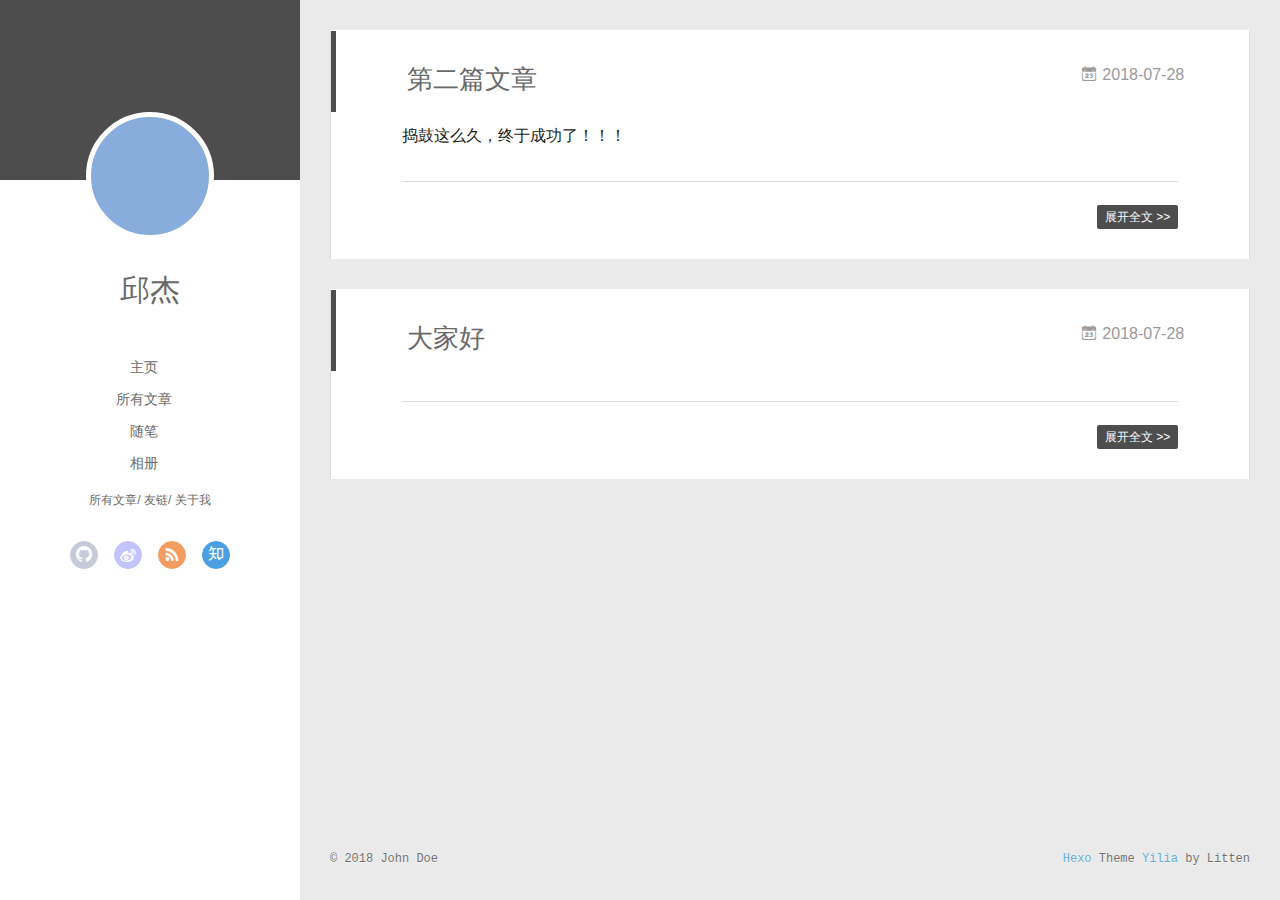
==== commit d1f04bca: "Site updated: 2018-07-28 17:15:52" ====
--- a/index.html
+++ b/index.html
@@ -6,7 +6,7 @@
   <meta name="renderer" content="webkit">
   <meta http-equiv="X-UA-Compatible" content="IE=edge" >
   <link rel="dns-prefetch" href="http://yoursite.com">
-  <title></title>
+  <title>博客--邱杰</title>
   <meta name="viewport" content="width=device-width, initial-scale=1, maximum-scale=1">
   <meta property="og:type" content="website">
 <meta property="og:title">
@@ -44,7 +44,7 @@
 			<img src="" class="js-avatar">
 		</a>
 		<hgroup>
-		  <h1 class="header-author"><a href="">John Doe</a></h1>
+		  <h1 class="header-author"><a href="">邱杰</a></h1>
 		</hgroup>
 		
 
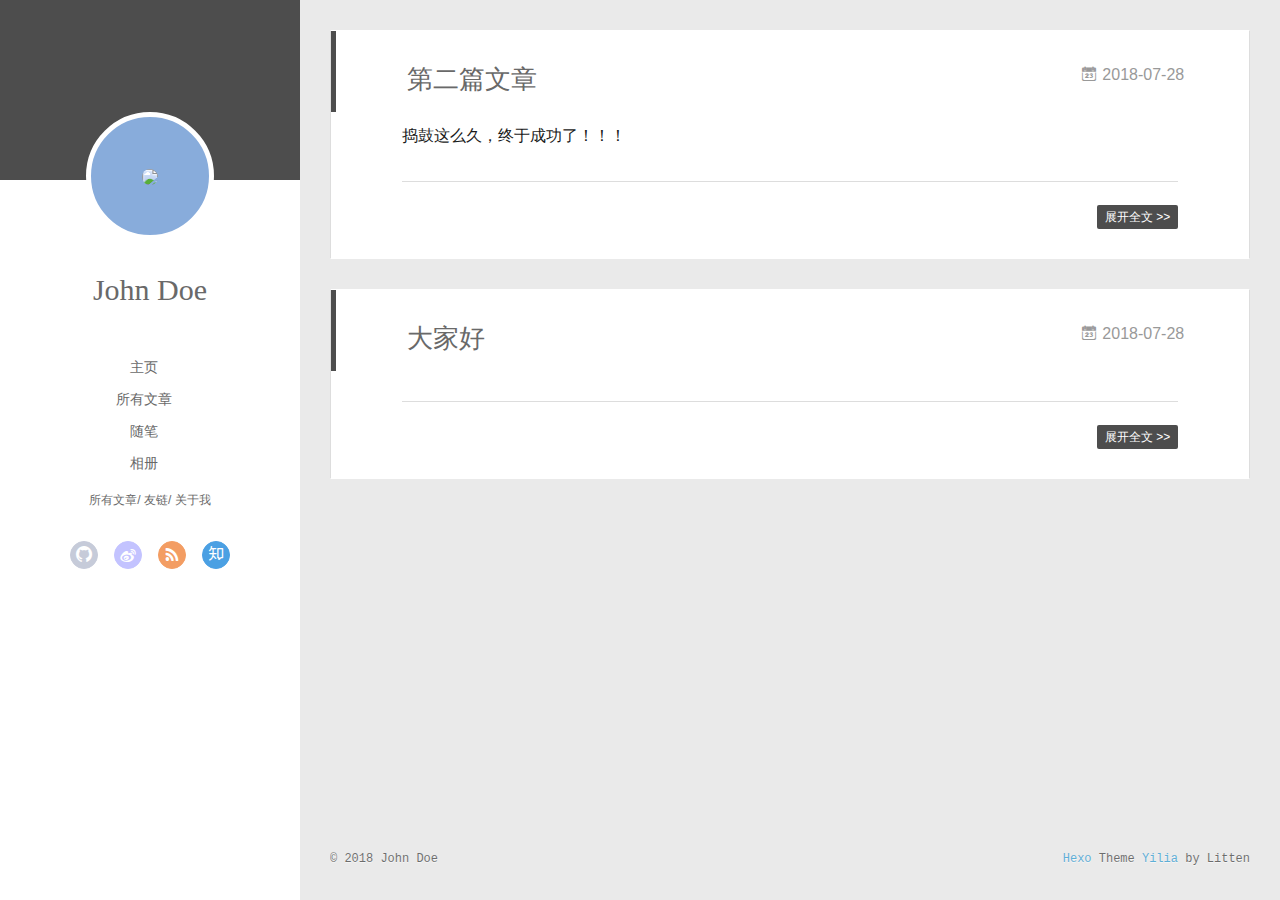
==== commit df06d300: "Site updated: 2018-07-29 13:41:05" ====
--- a/index.html
+++ b/index.html
@@ -6,7 +6,7 @@
   <meta name="renderer" content="webkit">
   <meta http-equiv="X-UA-Compatible" content="IE=edge" >
   <link rel="dns-prefetch" href="http://yoursite.com">
-  <title>博客--邱杰</title>
+  <title></title>
   <meta name="viewport" content="width=device-width, initial-scale=1, maximum-scale=1">
   <meta property="og:type" content="website">
 <meta property="og:title">
@@ -41,10 +41,10 @@
 <div class="intrude-less">
 	<header id="header" class="inner">
 		<a href="" class="profilepic">
-			<img src="" class="js-avatar">
+			<img src="/source/img/touxiang.png" class="js-avatar">
 		</a>
 		<hgroup>
-		  <h1 class="header-author"><a href="">邱杰</a></h1>
+		  <h1 class="header-author"><a href="">John Doe</a></h1>
 		</hgroup>
 		
 
@@ -103,7 +103,7 @@
 	<div class="intrude-less">
 		<header id="header" class="inner">
 			<div class="profilepic">
-				<img src="" class="js-avatar">
+				<img src="/source/img/touxiang.png" class="js-avatar">
 			</div>
 			<hgroup>
 			  <h1 class="header-author js-header-author">John Doe</h1>
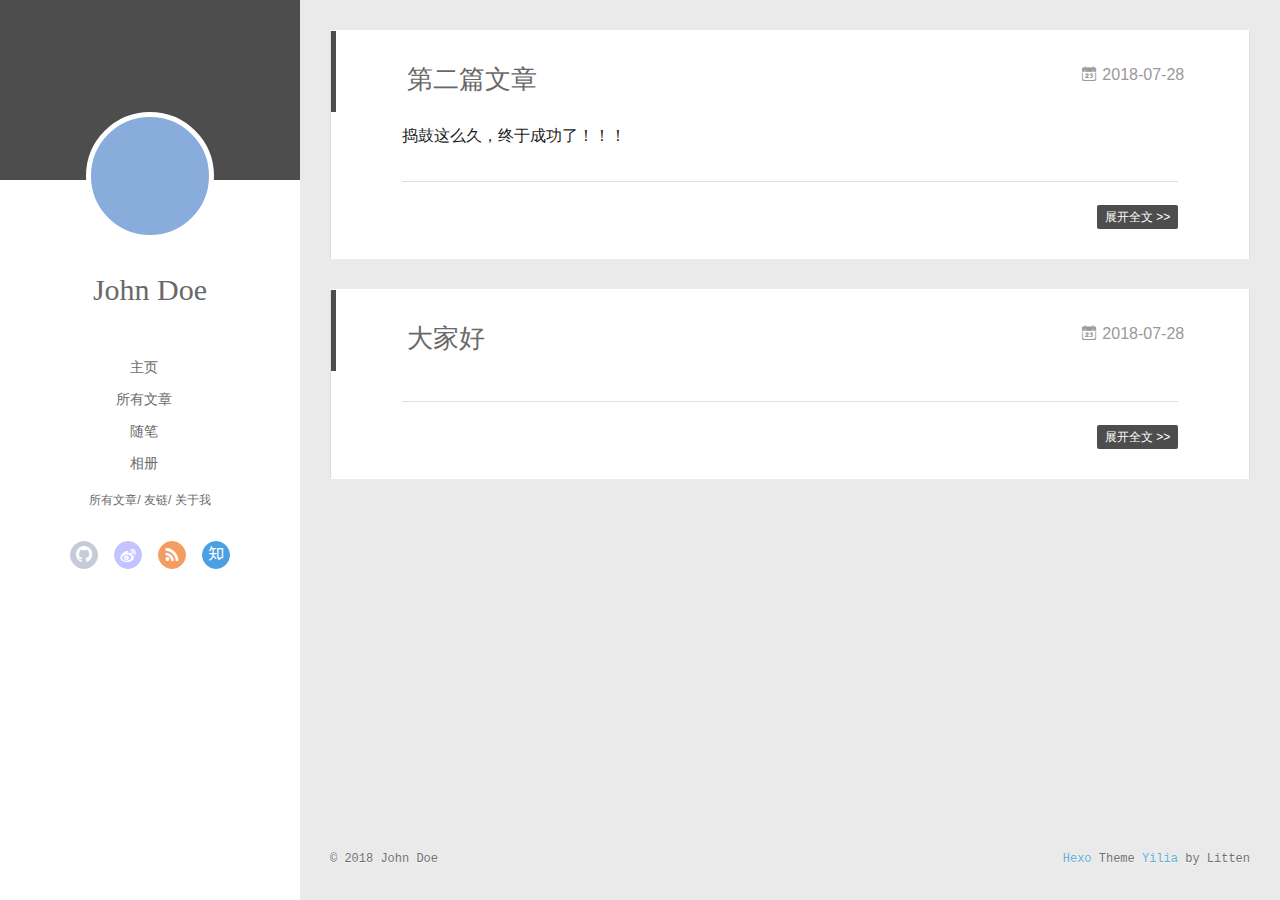
==== commit 350c1841: "Site updated: 2018-07-29 17:10:14" ====
--- a/index.html
+++ b/index.html
@@ -41,7 +41,7 @@
 <div class="intrude-less">
 	<header id="header" class="inner">
 		<a href="" class="profilepic">
-			<img src="/source/img/touxiang.png" class="js-avatar">
+			<img src="" class="js-avatar">
 		</a>
 		<hgroup>
 		  <h1 class="header-author"><a href="">John Doe</a></h1>
@@ -103,7 +103,7 @@
 	<div class="intrude-less">
 		<header id="header" class="inner">
 			<div class="profilepic">
-				<img src="/source/img/touxiang.png" class="js-avatar">
+				<img src="" class="js-avatar">
 			</div>
 			<hgroup>
 			  <h1 class="header-author js-header-author">John Doe</h1>
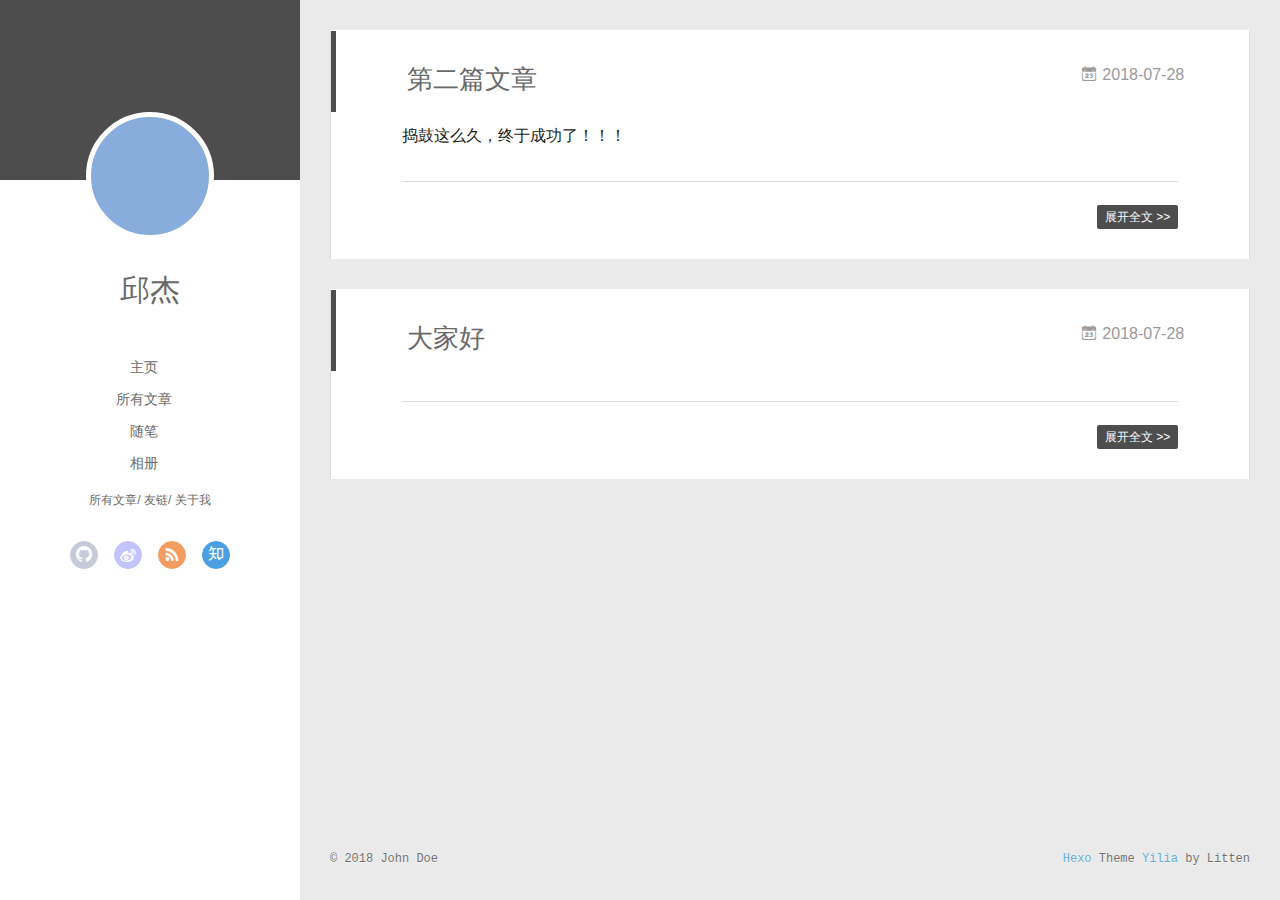
==== commit 176738ab: "Site updated: 2018-07-29 17:12:33" ====
--- a/index.html
+++ b/index.html
@@ -6,7 +6,7 @@
   <meta name="renderer" content="webkit">
   <meta http-equiv="X-UA-Compatible" content="IE=edge" >
   <link rel="dns-prefetch" href="http://yoursite.com">
-  <title></title>
+  <title>博客--邱杰</title>
   <meta name="viewport" content="width=device-width, initial-scale=1, maximum-scale=1">
   <meta property="og:type" content="website">
 <meta property="og:title">
@@ -44,7 +44,7 @@
 			<img src="" class="js-avatar">
 		</a>
 		<hgroup>
-		  <h1 class="header-author"><a href="">John Doe</a></h1>
+		  <h1 class="header-author"><a href="">邱杰</a></h1>
 		</hgroup>
 		
 
@@ -106,7 +106,7 @@
 				<img src="" class="js-avatar">
 			</div>
 			<hgroup>
-			  <h1 class="header-author js-header-author">John Doe</h1>
+			  <h1 class="header-author js-header-author">邱杰</h1>
 			</hgroup>
 			
 			
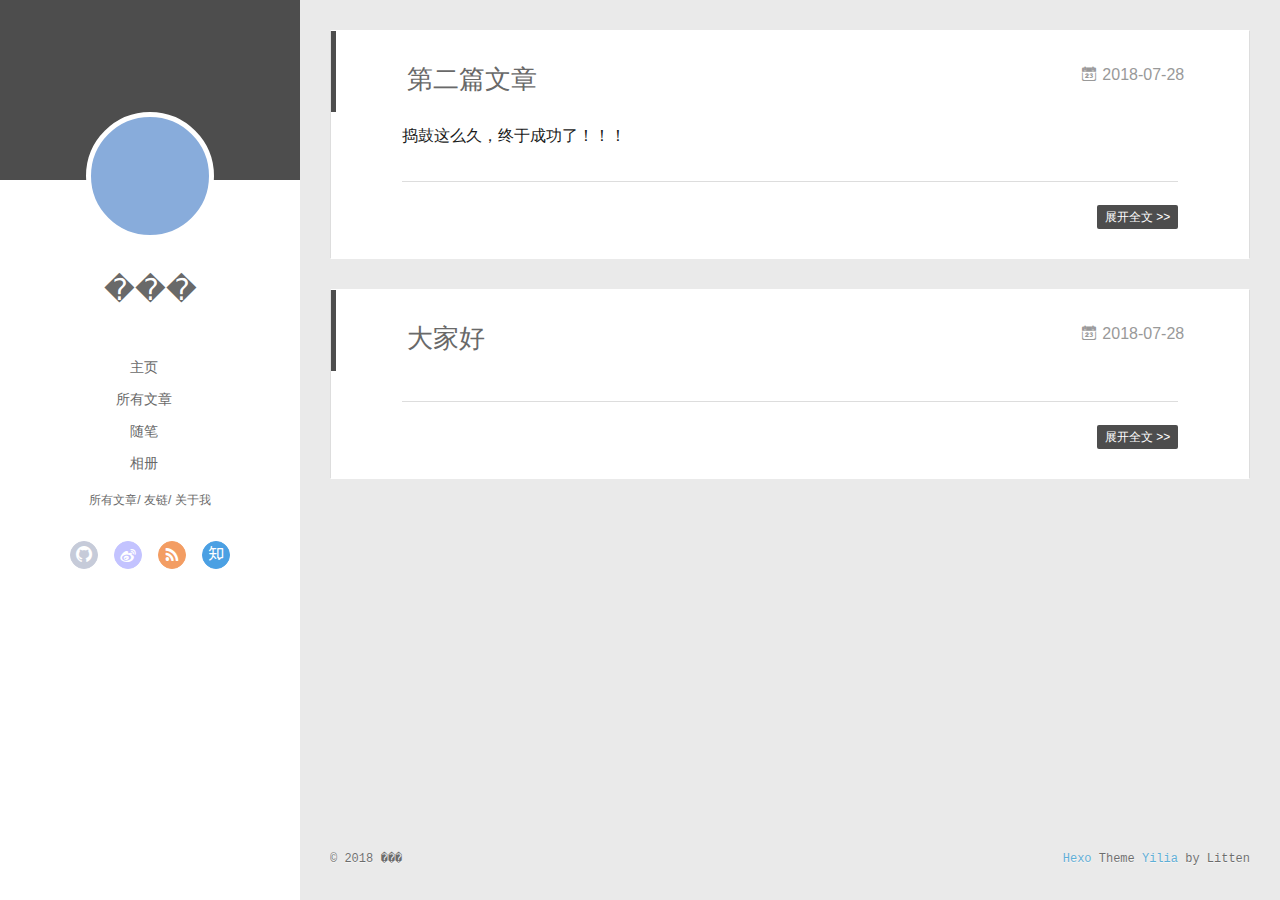
==== commit 25b18cf9: "Site updated: 2018-07-29 17:13:57" ====
--- a/index.html
+++ b/index.html
@@ -6,7 +6,7 @@
   <meta name="renderer" content="webkit">
   <meta http-equiv="X-UA-Compatible" content="IE=edge" >
   <link rel="dns-prefetch" href="http://yoursite.com">
-  <title>博客--邱杰</title>
+  <title></title>
   <meta name="viewport" content="width=device-width, initial-scale=1, maximum-scale=1">
   <meta property="og:type" content="website">
 <meta property="og:title">
@@ -44,7 +44,7 @@
 			<img src="" class="js-avatar">
 		</a>
 		<hgroup>
-		  <h1 class="header-author"><a href="">邱杰</a></h1>
+		  <h1 class="header-author"><a href="">���</a></h1>
 		</hgroup>
 		
 
@@ -106,7 +106,7 @@
 				<img src="" class="js-avatar">
 			</div>
 			<hgroup>
-			  <h1 class="header-author js-header-author">邱杰</h1>
+			  <h1 class="header-author js-header-author">���</h1>
 			</hgroup>
 			
 			
@@ -297,7 +297,7 @@
   <div class="outer">
     <div id="footer-info">
     	<div class="footer-left">
-    		&copy; 2018 John Doe
+    		&copy; 2018 ���
     	</div>
       	<div class="footer-right">
       		<a href="http://hexo.io/" target="_blank">Hexo</a>  Theme <a href="https://github.com/litten/hexo-theme-yilia" target="_blank">Yilia</a> by Litten
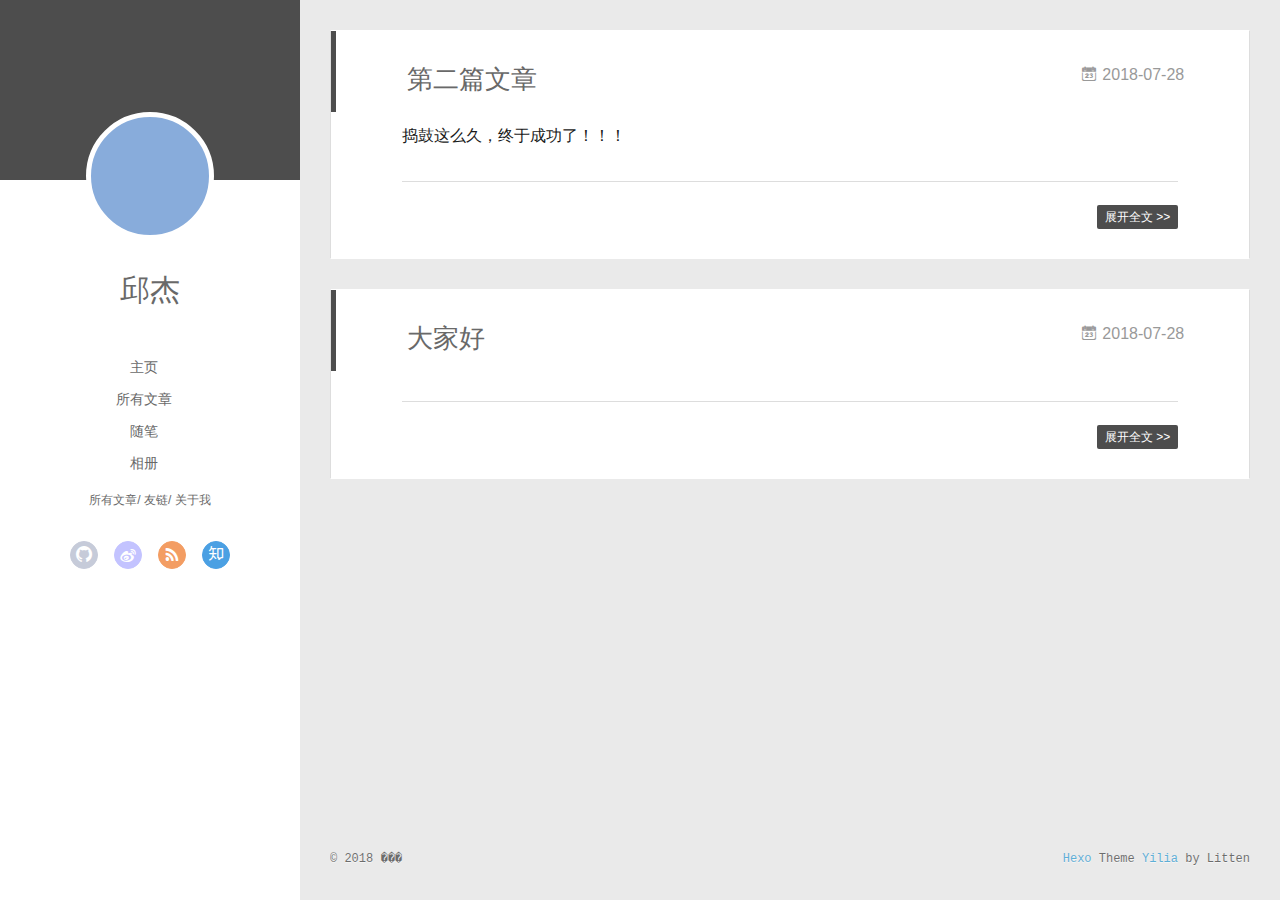
==== commit a8aa54d7: "Site updated: 2018-07-29 17:15:52" ====
--- a/index.html
+++ b/index.html
@@ -6,7 +6,7 @@
   <meta name="renderer" content="webkit">
   <meta http-equiv="X-UA-Compatible" content="IE=edge" >
   <link rel="dns-prefetch" href="http://yoursite.com">
-  <title></title>
+  <title>博客--邱杰</title>
   <meta name="viewport" content="width=device-width, initial-scale=1, maximum-scale=1">
   <meta property="og:type" content="website">
 <meta property="og:title">
@@ -44,7 +44,7 @@
 			<img src="" class="js-avatar">
 		</a>
 		<hgroup>
-		  <h1 class="header-author"><a href="">���</a></h1>
+		  <h1 class="header-author"><a href="">邱杰</a></h1>
 		</hgroup>
 		
 
@@ -106,7 +106,7 @@
 				<img src="" class="js-avatar">
 			</div>
 			<hgroup>
-			  <h1 class="header-author js-header-author">���</h1>
+			  <h1 class="header-author js-header-author">邱杰</h1>
 			</hgroup>
 			
 			
